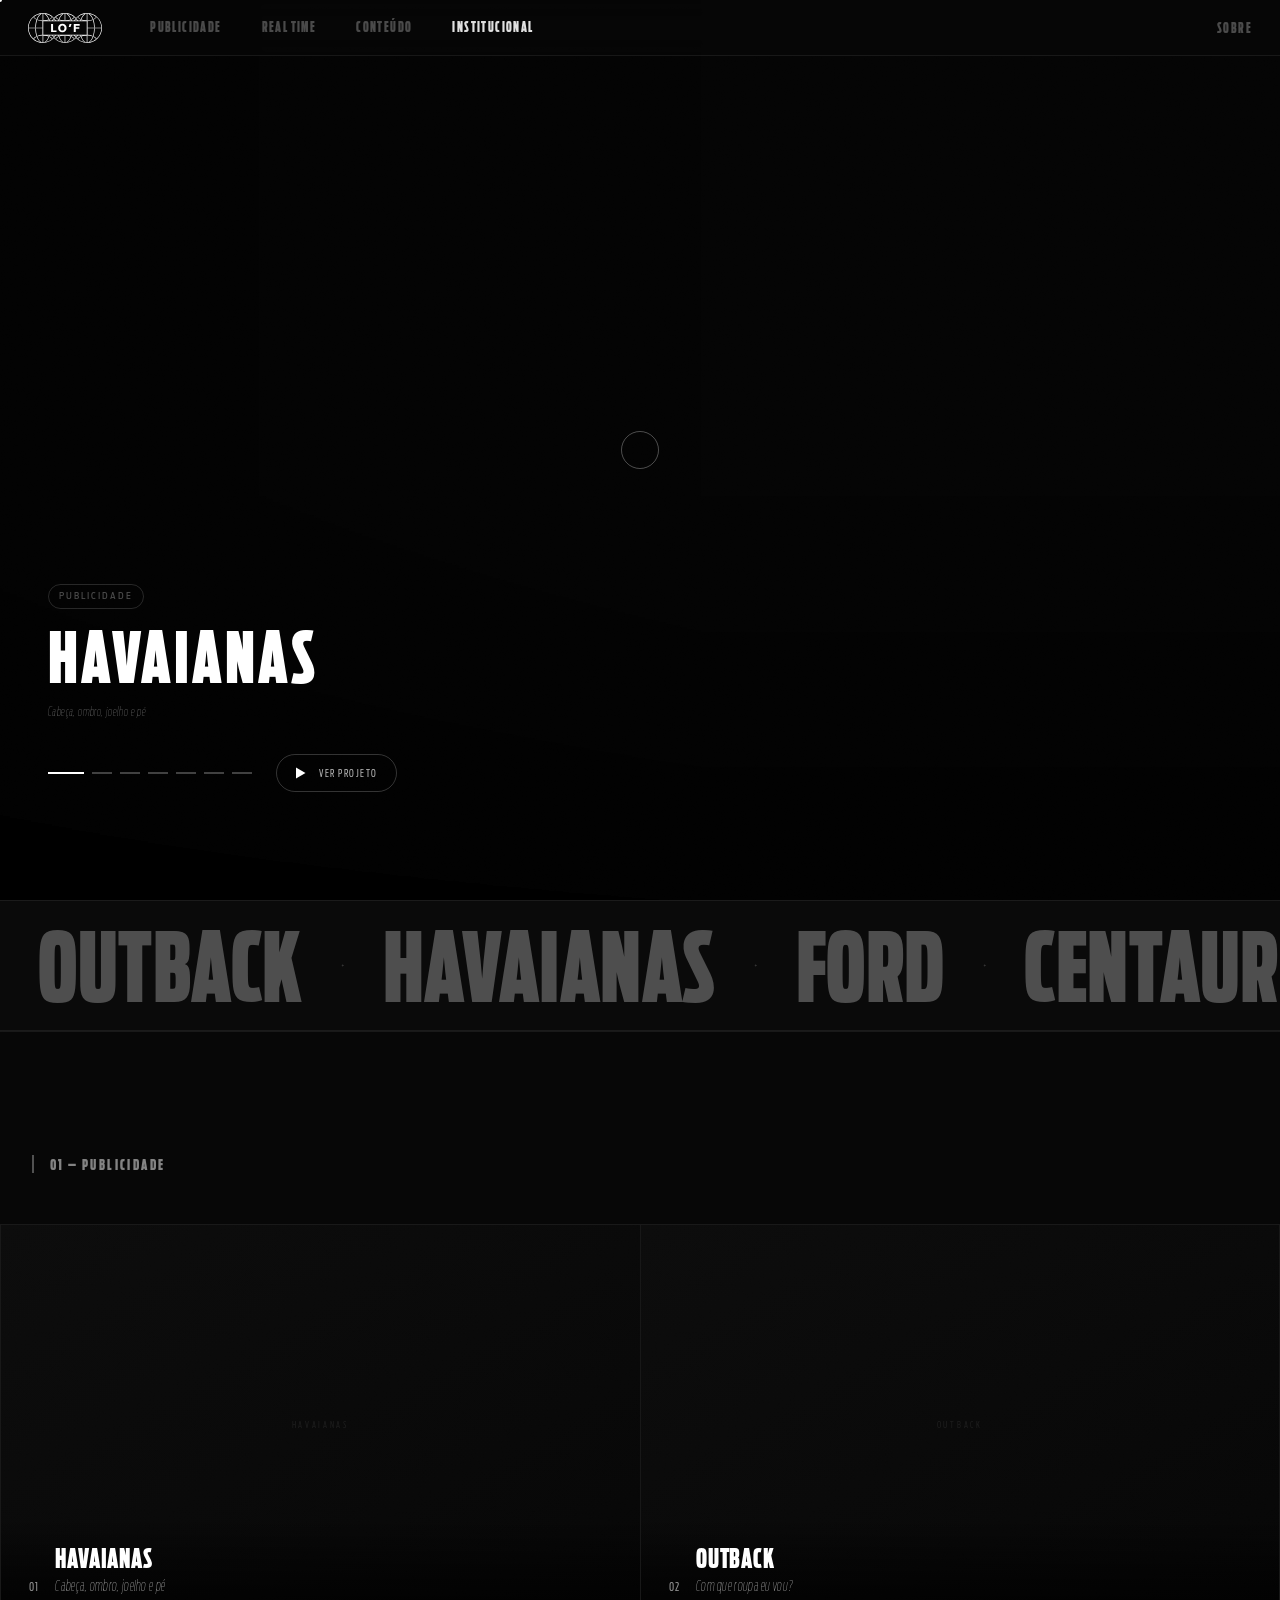
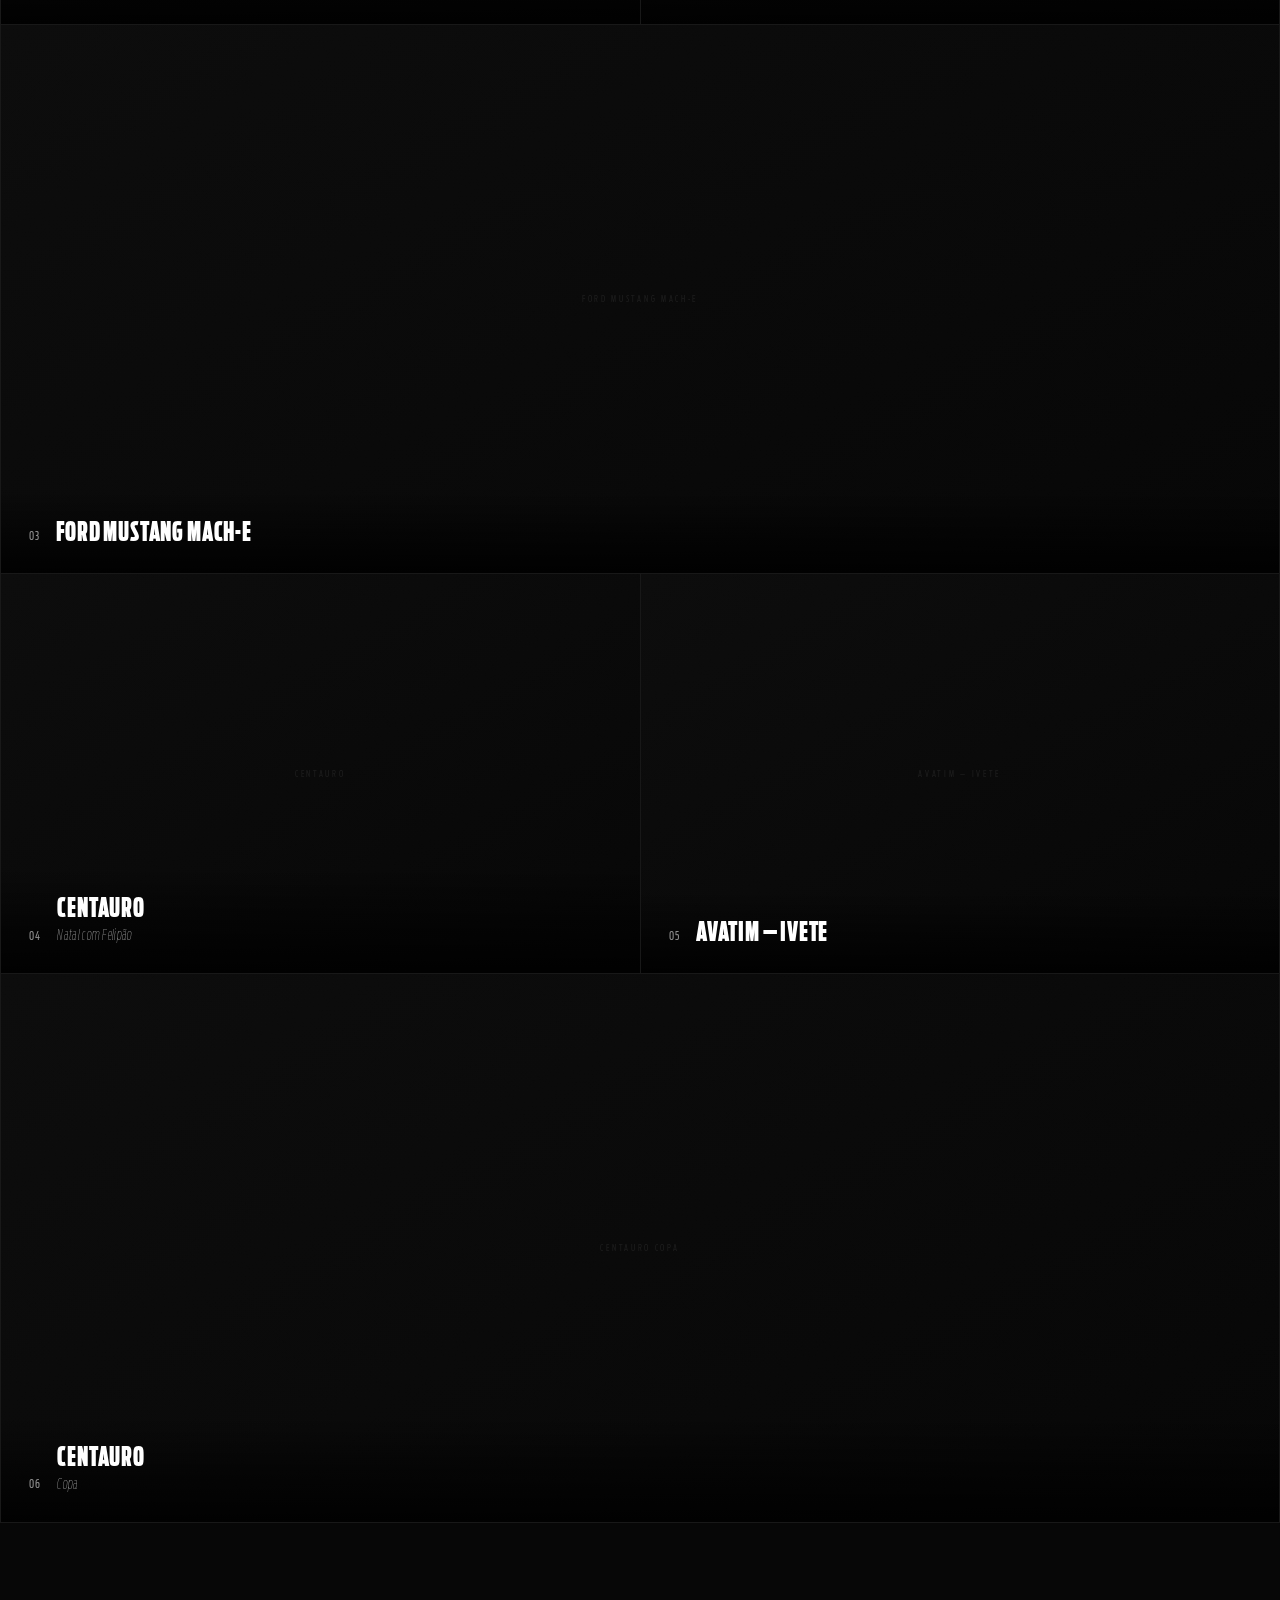
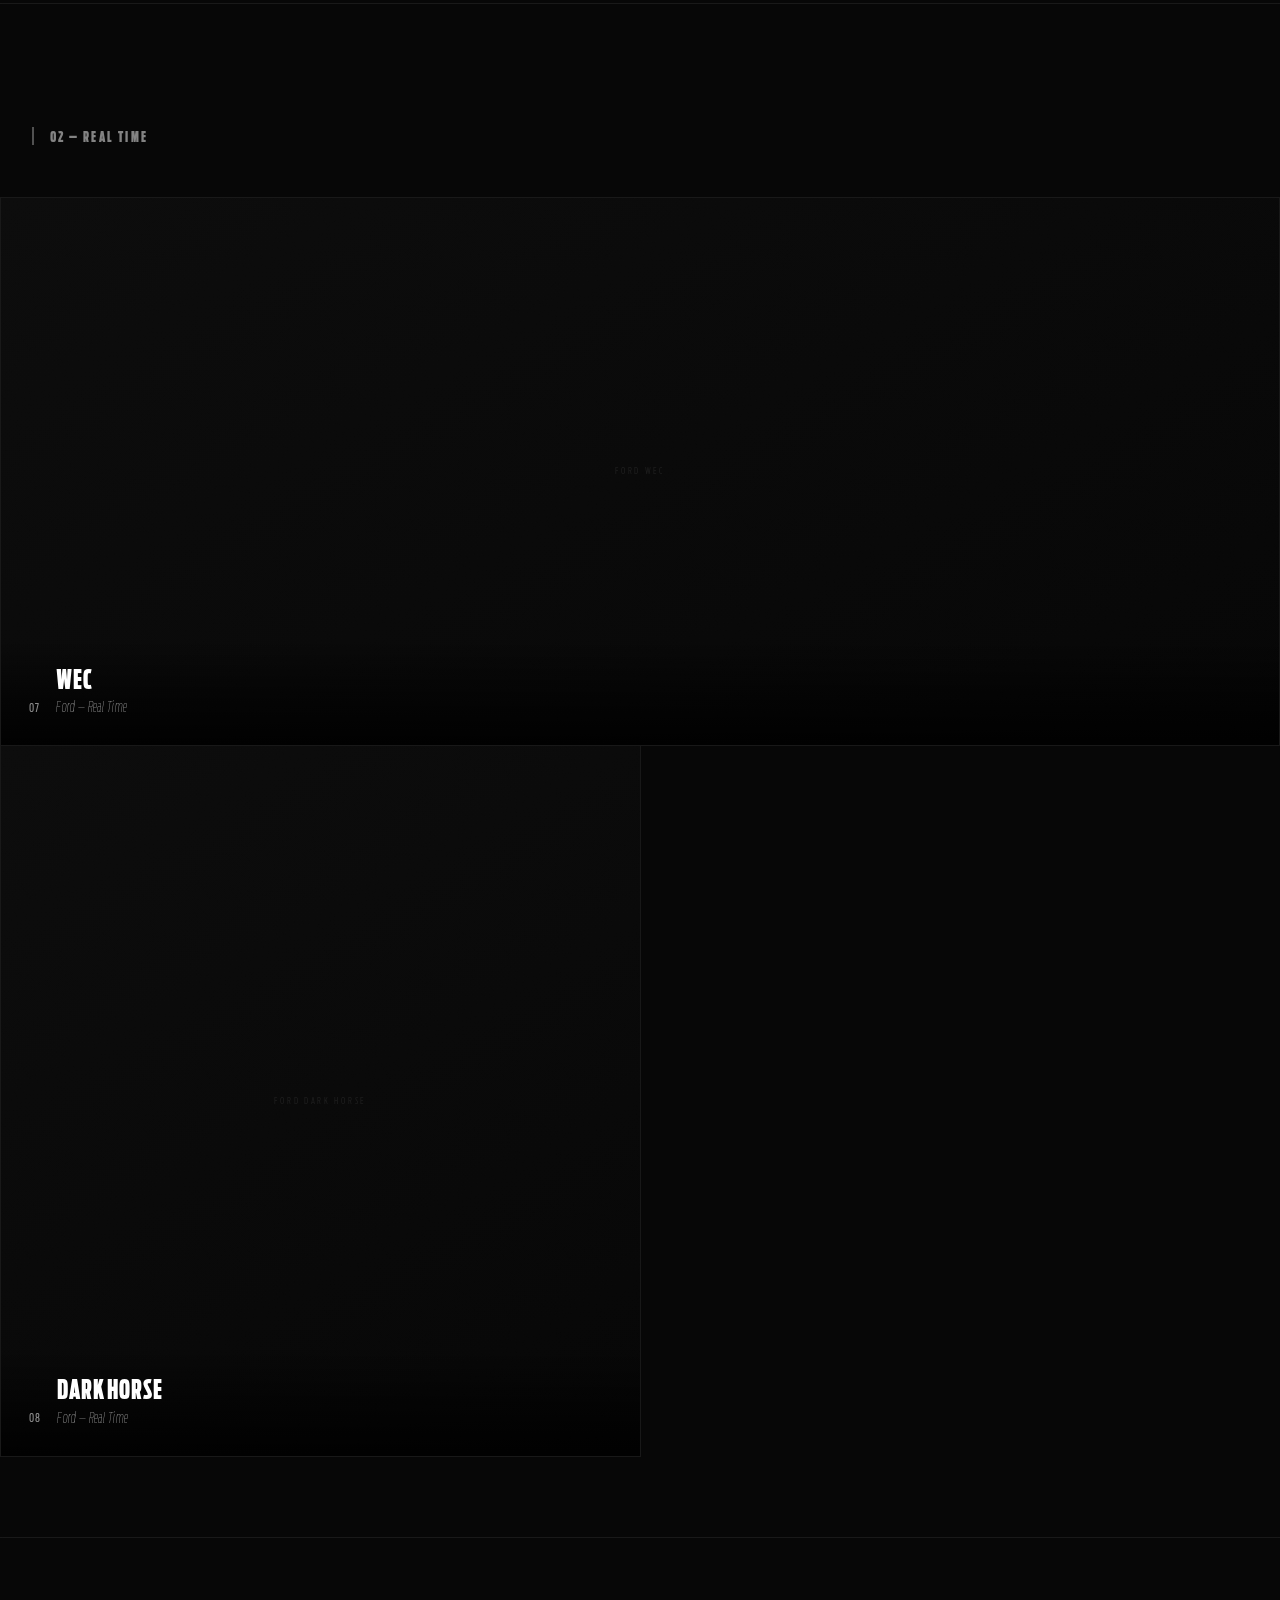
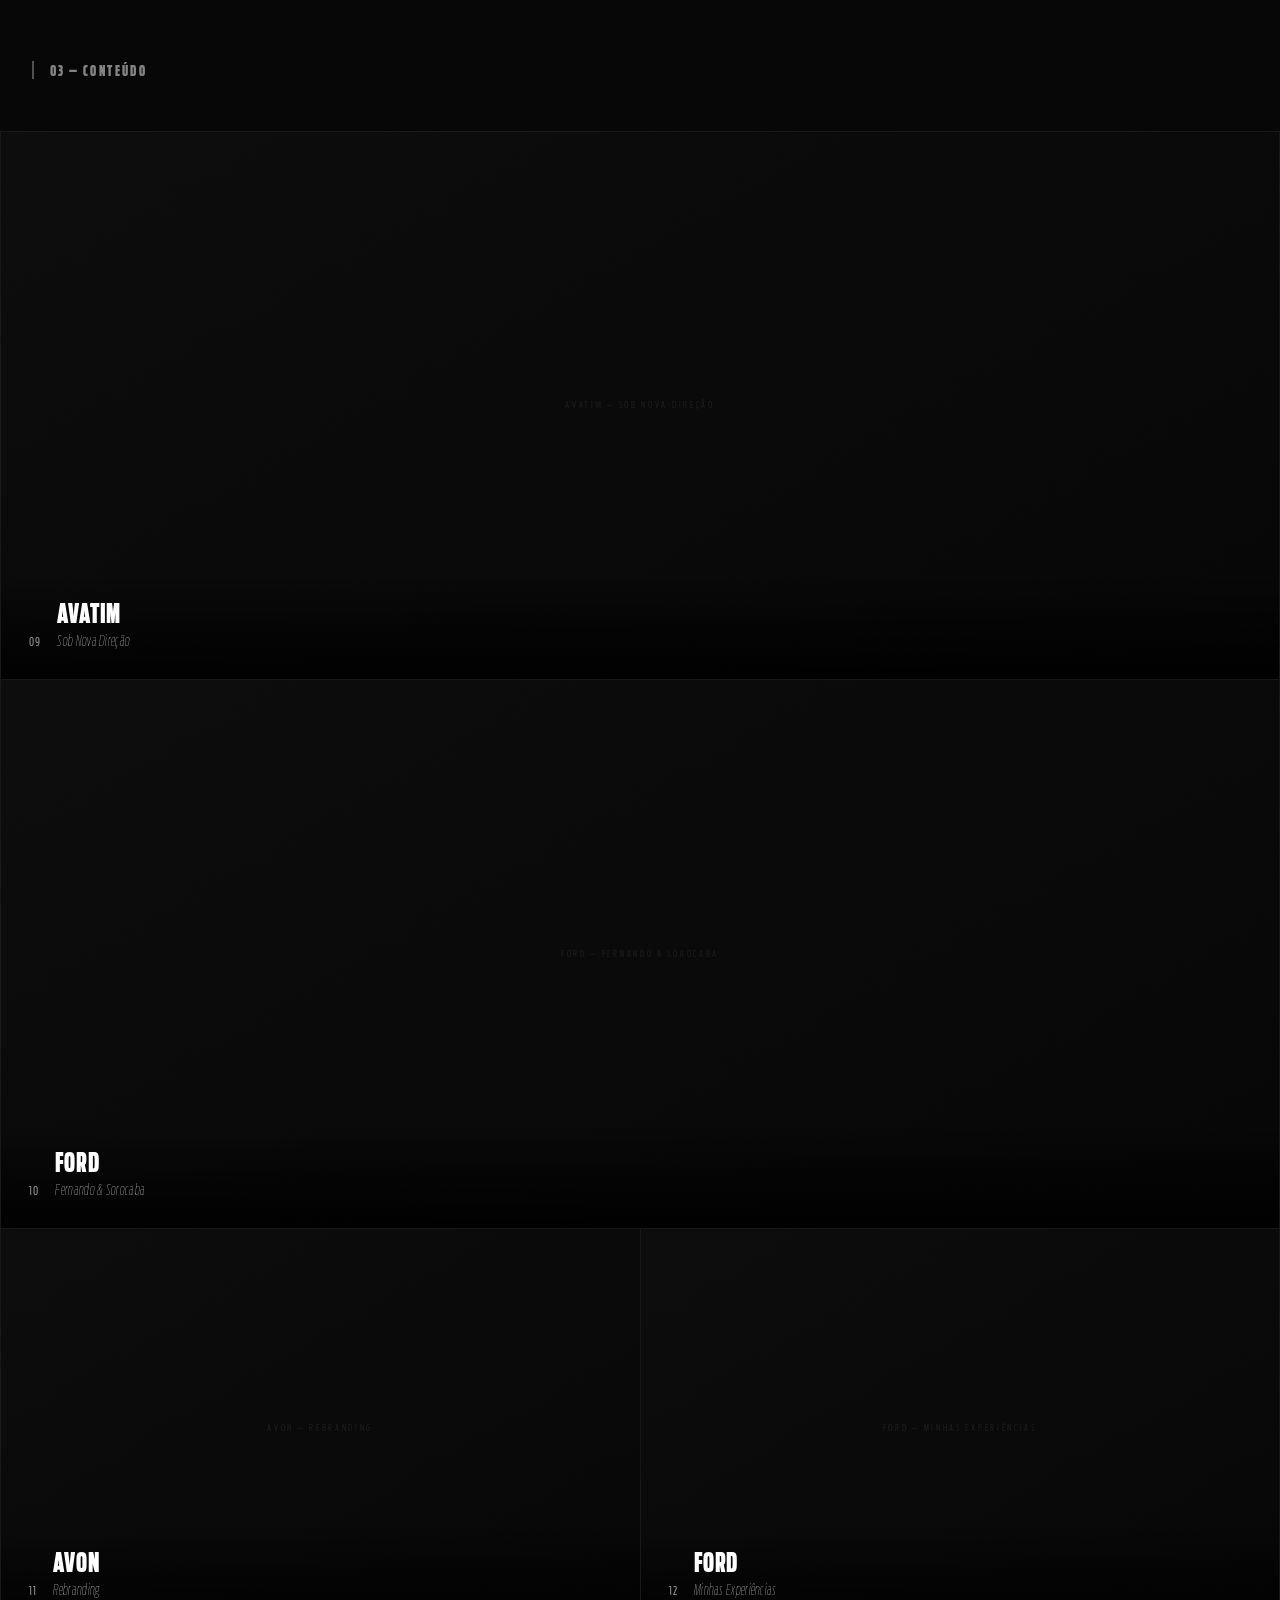
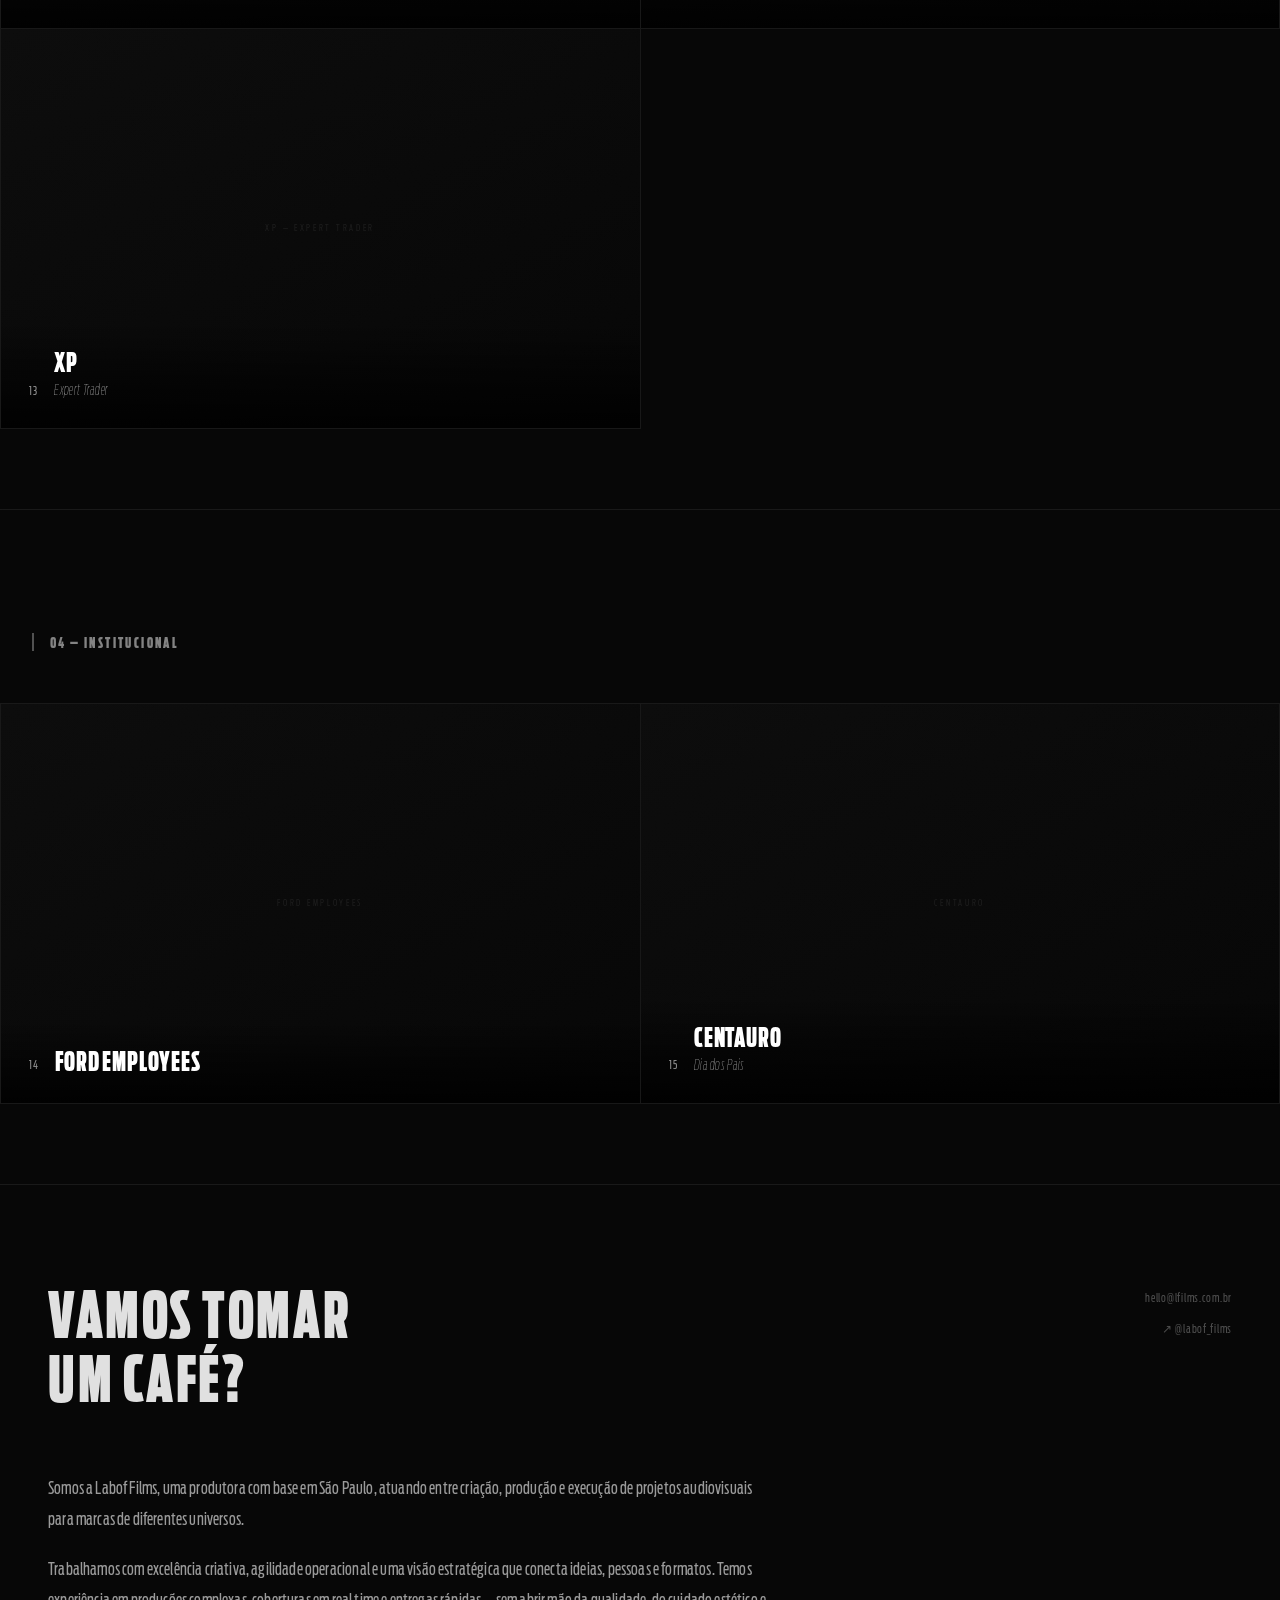
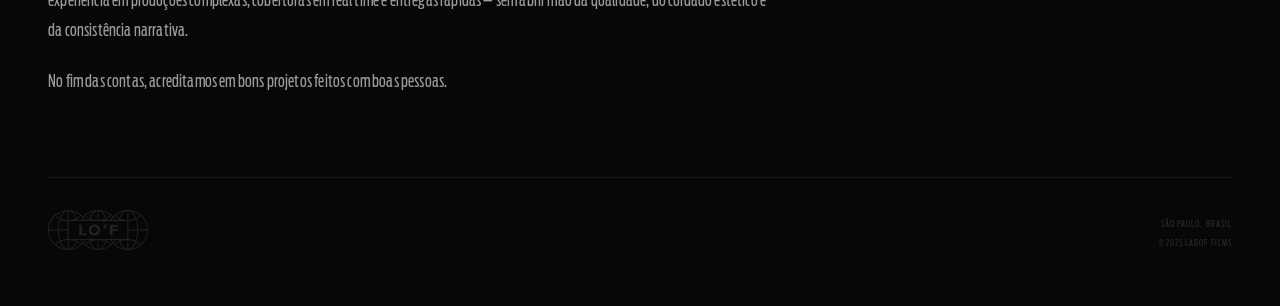
==== index.html @ b220f568 "Site Labof Films — versão inicial para publicação Portfólio estático da produtora Labof Films (São P" ====
<!DOCTYPE html>
<html lang="pt-BR">
<head>
  <meta charset="UTF-8" />
  <meta name="viewport" content="width=device-width, initial-scale=1.0" />
  <title>Labof Films</title>
  <link rel="stylesheet" href="css/style.css?v=9" />
  <!-- Fontes locais Ford Antenna -->
</head>
<body>

  <!-- Fundo desfocado fixo — imagem do projeto ativo vaza por baixo do vidro -->
  <div class="blur-bg" id="blurBg">
    <div class="blur-bg-img visible" id="blurBgA"></div>
    <div class="blur-bg-img" id="blurBgB"></div>
  </div>

  <!-- Custom cursor -->
  <div class="cursor" id="cursor"></div>
  <div class="cursor-dot" id="cursorDot"></div>

  <!-- ═══════════════════════════════════════════════
       INTRO — Logo screen (2s then fades)
  ════════════════════════════════════════════════ -->
  <div class="intro" id="intro">
    <div class="intro-logo-wrap" id="introLogoWrap">
      <img src="assets/logo/labof-logo-white.svg" alt="Labof Films" class="intro-logo" id="introLogo" />
    </div>
  </div>

  <!-- ═══════════════════════════════════════════════
       NAV — Fixed, appears after intro
  ════════════════════════════════════════════════ -->
  <nav class="nav" id="nav">
    <a href="#" class="nav-logo" id="navLogo">
      <img src="assets/logo/labof-logo-white.svg" alt="Labof Films" />
    </a>
    <div class="nav-links">
      <a href="#section-publicidade" class="nav-link">Publicidade</a>
      <a href="#section-realtime" class="nav-link">Real Time</a>
      <a href="#section-conteudo" class="nav-link">Conteúdo</a>
      <a href="#section-institucional" class="nav-link">Institucional</a>
    </div>
    <button class="nav-sobre" id="navSobre">Sobre</button>
  </nav>

  <!-- ═══════════════════════════════════════════════
       HERO — Full-screen slideshow
  ════════════════════════════════════════════════ -->
  <section class="hero" id="hero">
    <!-- Slides -->
    <div class="hero-slides" id="heroSlides">

      <div class="hero-slide active" data-id="havaianas" data-vimeo="549407968" data-title="Havaianas" data-sub="Cabeça, ombro, joelho e pé" data-tag="Publicidade">
        <div class="slide-bg">
          <iframe src="https://player.vimeo.com/video/549407968?background=1&autoplay=1&loop=1&muted=1&quality=auto&dnt=1" frameborder="0" allow="autoplay; fullscreen" allowfullscreen tabindex="-1" aria-hidden="true"></iframe>
        </div>
      </div>

      <div class="hero-slide" data-id="outback" data-vimeo="1202701373" data-title="Outback" data-sub="Com que roupa eu vou?" data-tag="Publicidade">
        <div class="slide-bg">
          <iframe src="https://player.vimeo.com/video/1202701373?background=1&autoplay=1&loop=1&muted=1&quality=auto&dnt=1" frameborder="0" allow="autoplay; fullscreen" allowfullscreen tabindex="-1" aria-hidden="true"></iframe>
        </div>
      </div>

      <div class="hero-slide" data-id="ford-mustang" data-vimeo="896895463" data-title="Ford Mustang Mach-E" data-sub="" data-tag="Publicidade">
        <div class="slide-bg">
          <iframe src="https://player.vimeo.com/video/896895463?background=1&autoplay=1&loop=1&muted=1&quality=auto&dnt=1" frameborder="0" allow="autoplay; fullscreen" allowfullscreen tabindex="-1" aria-hidden="true"></iframe>
        </div>
      </div>

      <div class="hero-slide" data-id="ford-wec" data-vimeo="1103595061" data-title="WEC" data-sub="Ford — Real Time" data-tag="Real Time">
        <div class="slide-bg">
          <iframe src="https://player.vimeo.com/video/1103595061?background=1&autoplay=1&loop=1&muted=1&quality=auto&dnt=1" frameborder="0" allow="autoplay; fullscreen" allowfullscreen tabindex="-1" aria-hidden="true"></iframe>
        </div>
      </div>

      <div class="hero-slide" data-id="avatim-snd" data-vimeo="1034055050" data-title="Avatim" data-sub="Sob Nova Direção" data-tag="Conteúdo">
        <div class="slide-bg">
          <iframe src="https://player.vimeo.com/video/1034055050?background=1&autoplay=1&loop=1&muted=1&quality=auto&dnt=1" frameborder="0" allow="autoplay; fullscreen" allowfullscreen tabindex="-1" aria-hidden="true"></iframe>
        </div>
      </div>

      <div class="hero-slide" data-id="ford-employees" data-vimeo="1056047226" data-title="Ford Employees" data-sub="" data-tag="Institucional">
        <div class="slide-bg">
          <iframe src="https://player.vimeo.com/video/1056047226?background=1&autoplay=1&loop=1&muted=1&quality=auto&dnt=1" frameborder="0" allow="autoplay; fullscreen" allowfullscreen tabindex="-1" aria-hidden="true"></iframe>
        </div>
      </div>

      <div class="hero-slide" data-id="centauro-pais" data-vimeo="1104136580" data-title="Centauro" data-sub="Dia dos Pais" data-tag="Institucional">
        <div class="slide-bg">
          <iframe src="https://player.vimeo.com/video/1104136580?background=1&autoplay=1&loop=1&muted=1&quality=auto&dnt=1" frameborder="0" allow="autoplay; fullscreen" allowfullscreen tabindex="-1" aria-hidden="true"></iframe>
        </div>
      </div>

    </div>

    <!-- Hero UI overlay -->
    <div class="hero-ui">
      <div class="hero-info">
        <span class="hero-tag" id="heroTag">Publicidade</span>
        <h2 class="hero-title" id="heroTitle">Havaianas</h2>
        <p class="hero-sub" id="heroSub">Cabeça, ombro, joelho e pé</p>
      </div>
      <div class="hero-controls">
        <div class="hero-dots" id="heroDots"></div>
        <button class="hero-play-btn" id="heroPlayBtn">
          <svg width="18" height="18" viewBox="0 0 18 18" fill="none">
            <path d="M5 3.5L14.5 9L5 14.5V3.5Z" fill="white"/>
          </svg>
          <span>Ver projeto</span>
        </button>
      </div>
    </div>

  </section>

  <!-- ═══════════════════════════════════════════════
       TICKER — clientes rolando
  ════════════════════════════════════════════════ -->
  <div class="clients-ticker" aria-hidden="true">
    <div class="ticker-track">
      <span>Outback</span><span class="ticker-sep">✦</span>
      <span>Havaianas</span><span class="ticker-sep">✦</span>
      <span>Ford</span><span class="ticker-sep">✦</span>
      <span>Centauro</span><span class="ticker-sep">✦</span>
      <span>WEC</span><span class="ticker-sep">✦</span>
      <span>Dark Horse</span><span class="ticker-sep">✦</span>
      <span>Avatim</span><span class="ticker-sep">✦</span>
      <!-- duplicado para loop infinito suave -->
      <span>Outback</span><span class="ticker-sep">✦</span>
      <span>Havaianas</span><span class="ticker-sep">✦</span>
      <span>Ford</span><span class="ticker-sep">✦</span>
      <span>Centauro</span><span class="ticker-sep">✦</span>
      <span>WEC</span><span class="ticker-sep">✦</span>
      <span>Dark Horse</span><span class="ticker-sep">✦</span>
      <span>Avatim</span><span class="ticker-sep">✦</span>
    </div>
  </div>

  <!-- ═══════════════════════════════════════════════
       SECTIONS — by category
  ════════════════════════════════════════════════ -->
  <main class="main" id="main">

    <!-- ── PUBLICIDADE ── -->
    <section class="category-section" id="section-publicidade" data-cat="Publicidade">
      <div class="section-label">
        <span class="section-tag">01 — Publicidade</span>
      </div>
      <div class="projects-grid">

        <article class="project" data-id="havaianas" data-vimeo="549407968" data-title="Havaianas" data-sub="Cabeça, ombro, joelho e pé">
          <div class="project-thumb">
            <div class="thumb-inner">
              <div class="thumb-placeholder">HAVAIANAS</div>
            </div>
            <div class="thumb-overlay"></div>
          </div>
          <div class="project-info">
            <span class="project-idx">01</span>
            <div class="project-text">
              <strong>Havaianas</strong>
              <em>Cabeça, ombro, joelho e pé</em>
            </div>
          </div>
        </article>

        <article class="project" data-id="outback" data-vimeo="1202701373" data-title="Outback" data-sub="Com que roupa eu vou?">
          <div class="project-thumb">
            <div class="thumb-inner">
              <div class="thumb-placeholder">OUTBACK</div>
            </div>
            <div class="thumb-overlay"></div>
          </div>
          <div class="project-info">
            <span class="project-idx">02</span>
            <div class="project-text">
              <strong>Outback</strong>
              <em>Com que roupa eu vou?</em>
            </div>
          </div>
        </article>

        <article class="project project--wide" data-id="ford-mustang" data-vimeo="896895463" data-title="Ford Mustang Mach-E" data-sub="">
          <div class="project-thumb">
            <div class="thumb-inner">
              <div class="thumb-placeholder">FORD MUSTANG MACH-E</div>
            </div>
            <div class="thumb-overlay"></div>
          </div>
          <div class="project-info">
            <span class="project-idx">03</span>
            <div class="project-text">
              <strong>Ford Mustang Mach-E</strong>
              <em></em>
            </div>
          </div>
        </article>

        <article class="project" data-id="centauro-natal" data-vimeo="1168498394" data-title="Centauro" data-sub="Natal com Felipão">
          <div class="project-thumb">
            <div class="thumb-inner">
              <div class="thumb-placeholder">CENTAURO</div>
            </div>
            <div class="thumb-overlay"></div>
          </div>
          <div class="project-info">
            <span class="project-idx">04</span>
            <div class="project-text">
              <strong>Centauro</strong>
              <em>Natal com Felipão</em>
            </div>
          </div>
        </article>

        <article class="project" data-id="avatim-ivete" data-vimeo="1202701374" data-title="Avatim — Ivete" data-sub="">
          <div class="project-thumb">
            <div class="thumb-inner">
              <div class="thumb-placeholder">AVATIM — IVETE</div>
            </div>
            <div class="thumb-overlay"></div>
          </div>
          <div class="project-info">
            <span class="project-idx">05</span>
            <div class="project-text">
              <strong>Avatim — Ivete</strong>
              <em></em>
            </div>
          </div>
        </article>

        <article class="project project--wide" data-id="centauro-copa" data-vimeo="1202701375" data-title="Centauro" data-sub="Copa">
          <div class="project-thumb">
            <div class="thumb-inner">
              <div class="thumb-placeholder">CENTAURO COPA</div>
            </div>
            <div class="thumb-overlay"></div>
          </div>
          <div class="project-info">
            <span class="project-idx">06</span>
            <div class="project-text">
              <strong>Centauro</strong>
              <em>Copa</em>
            </div>
          </div>
        </article>

      </div>
    </section>

    <!-- ── REAL TIME ── -->
    <section class="category-section" id="section-realtime" data-cat="Real Time">
      <div class="section-label">
        <span class="section-tag">02 — Real Time</span>
      </div>
      <div class="projects-grid">

        <article class="project project--wide" data-id="ford-wec" data-vimeo="1103595061" data-title="WEC" data-sub="Ford — Real Time">
          <div class="project-thumb">
            <div class="thumb-inner">
              <div class="thumb-placeholder">FORD WEC</div>
            </div>
            <div class="thumb-overlay"></div>
          </div>
          <div class="project-info">
            <span class="project-idx">06</span>
            <div class="project-text">
              <strong>WEC</strong>
              <em>Ford — Real Time</em>
            </div>
          </div>
        </article>

        <article class="project project--tall" data-id="ford-darkhorse" data-vimeo="1202701389" data-title="Dark Horse" data-sub="Ford — Real Time">
          <div class="project-thumb">
            <div class="thumb-inner">
              <div class="thumb-placeholder">FORD DARK HORSE</div>
            </div>
            <div class="thumb-overlay"></div>
          </div>
          <div class="project-info">
            <span class="project-idx">07</span>
            <div class="project-text">
              <strong>Dark Horse</strong>
              <em>Ford — Real Time</em>
            </div>
          </div>
        </article>

      </div>
    </section>

    <!-- ── CONTEÚDO ── -->
    <section class="category-section" id="section-conteudo" data-cat="Conteúdo">
      <div class="section-label">
        <span class="section-tag">03 — Conteúdo</span>
      </div>
      <div class="projects-grid">

        <article class="project project--wide" data-id="avatim-snd" data-vimeo="1034055050" data-title="Avatim" data-sub="Sob Nova Direção">
          <div class="project-thumb">
            <div class="thumb-inner">
              <div class="thumb-placeholder">AVATIM — SOB NOVA DIREÇÃO</div>
            </div>
            <div class="thumb-overlay"></div>
          </div>
          <div class="project-info">
            <span class="project-idx">08</span>
            <div class="project-text">
              <strong>Avatim</strong>
              <em>Sob Nova Direção</em>
            </div>
          </div>
        </article>

        <article class="project project--wide" data-id="ford-fernando-sorocaba" data-vimeo="1194520209" data-title="Ford" data-sub="Fernando & Sorocaba">
          <div class="project-thumb">
            <div class="thumb-inner">
              <div class="thumb-placeholder">FORD — FERNANDO &amp; SOROCABA</div>
            </div>
            <div class="thumb-overlay"></div>
          </div>
          <div class="project-info">
            <span class="project-idx">09</span>
            <div class="project-text">
              <strong>Ford</strong>
              <em>Fernando &amp; Sorocaba</em>
            </div>
          </div>
        </article>

        <article class="project" data-id="avon-rebranding" data-vimeo="PLACEHOLDER_AVON" data-title="Avon" data-sub="Rebranding">
          <div class="project-thumb">
            <div class="thumb-inner">
              <div class="thumb-placeholder">AVON — REBRANDING</div>
            </div>
            <div class="thumb-overlay"></div>
          </div>
          <div class="project-info">
            <span class="project-idx">10</span>
            <div class="project-text">
              <strong>Avon</strong>
              <em>Rebranding</em>
            </div>
          </div>
        </article>

        <article class="project" data-id="ford-minhas-experiencias" data-vimeo="1202701583" data-title="Ford" data-sub="Minhas Experiências">
          <div class="project-thumb">
            <div class="thumb-inner">
              <div class="thumb-placeholder">FORD — MINHAS EXPERIÊNCIAS</div>
            </div>
            <div class="thumb-overlay"></div>
          </div>
          <div class="project-info">
            <span class="project-idx">11</span>
            <div class="project-text">
              <strong>Ford</strong>
              <em>Minhas Experiências</em>
            </div>
          </div>
        </article>

        <article class="project" data-id="xp-expert-trader" data-vimeo="1202701372" data-title="XP" data-sub="Expert Trader">
          <div class="project-thumb">
            <div class="thumb-inner">
              <div class="thumb-placeholder">XP — EXPERT TRADER</div>
            </div>
            <div class="thumb-overlay"></div>
          </div>
          <div class="project-info">
            <span class="project-idx">12</span>
            <div class="project-text">
              <strong>XP</strong>
              <em>Expert Trader</em>
            </div>
          </div>
        </article>

      </div>
    </section>

    <!-- ── INSTITUCIONAL ── -->
    <section class="category-section" id="section-institucional" data-cat="Institucional">
      <div class="section-label">
        <span class="section-tag">04 — Institucional</span>
      </div>
      <div class="projects-grid">

        <article class="project" data-id="ford-employees" data-vimeo="1056047226" data-title="Ford Employees" data-sub="">
          <div class="project-thumb">
            <div class="thumb-inner">
              <div class="thumb-placeholder">FORD EMPLOYEES</div>
            </div>
            <div class="thumb-overlay"></div>
          </div>
          <div class="project-info">
            <span class="project-idx">10</span>
            <div class="project-text">
              <strong>Ford Employees</strong>
              <em></em>
            </div>
          </div>
        </article>

        <article class="project" data-id="centauro-pais" data-vimeo="1104136580" data-title="Centauro" data-sub="Dia dos Pais">
          <div class="project-thumb">
            <div class="thumb-inner">
              <div class="thumb-placeholder">CENTAURO</div>
            </div>
            <div class="thumb-overlay"></div>
          </div>
          <div class="project-info">
            <span class="project-idx">11</span>
            <div class="project-text">
              <strong>Centauro</strong>
              <em>Dia dos Pais</em>
            </div>
          </div>
        </article>

      </div>
    </section>

    <!-- ── FOOTER ── -->
    <footer class="footer">
      <div class="footer-top">
        <p class="footer-headline">Vamos tomar<br>um café?</p>
        <div class="footer-contacts">
          <a href="mailto:hello@lfilms.com.br" class="footer-contact-link">hello@lfilms.com.br</a>
          <a href="https://www.instagram.com/labof_films/" target="_blank" rel="noopener" class="footer-contact-link">↗ @labof_films</a>
        </div>
      </div>
      <div class="footer-body">
        <p>Somos a Labof Films, uma produtora com base em São Paulo, atuando entre criação, produção e execução de projetos audiovisuais para marcas de diferentes universos.</p>
        <p>Trabalhamos com excelência criativa, agilidade operacional e uma visão estratégica que conecta ideias, pessoas e formatos. Temos experiência em produções complexas, coberturas em real time e entregas rápidas — sem abrir mão da qualidade, do cuidado estético e da consistência narrativa.</p>
        <p>No fim das contas, acreditamos em bons projetos feitos com boas pessoas.</p>
      </div>
      <div class="footer-bottom">
        <img src="assets/logo/labof-logo-white.svg" alt="Labof Films" class="footer-logo" />
        <div class="footer-meta">
          <span>São Paulo, Brasil</span>
          <span>© 2025 Labof Films</span>
        </div>
      </div>
    </footer>

  </main>

  <!-- ═══════════════════════════════════════════════
       SOBRE overlay
  ════════════════════════════════════════════════ -->
  <div class="sobre-overlay" id="sobreOverlay">
    <button class="sobre-close" id="sobreClose">
      <svg width="16" height="16" viewBox="0 0 16 16" fill="none">
        <path d="M2 2L14 14M14 2L2 14" stroke="currentColor" stroke-width="1"/>
      </svg>
    </button>
    <div class="sobre-content">
      <div class="sobre-col sobre-col--logo">
        <img src="assets/logo/labof-logo-white.svg" alt="Labof Films" />
      </div>
      <div class="sobre-col sobre-col--text">
        <p>Acreditamos no audiovisual como um território de experimentação. Um espaço onde ideias ganham forma, linguagem e impacto. Um lugar onde criação, técnica e estratégia se encontram para transformar conceitos em narrativas relevantes, bem executadas e vivas no tempo em que acontecem.</p>
        <p>Trabalhamos com uma abordagem aberta e colaborativa de produção. Olhamos além do óbvio, conectando talentos, equipes e soluções que fazem sentido para cada desafio, seja ele criativo, técnico ou operacional.</p>
        <p>Valorizamos quem se arrisca, quem testa novos caminhos, quem entende que inovação também está na forma de produzir. Especialmente em projetos que exigem precisão, velocidade e entregas em tempo real — como no universo automotivo, onde acumulamos sólida experiência.</p>
        <p>Não por discurso, mas porque isso eleva o trabalho. E porque o impacto de um bom filme vai além da tela — ele reverbera na marca, no público e no mundo ao redor.</p>
        <div class="sobre-links">
          <a href="https://www.instagram.com/labof_films/" target="_blank" rel="noopener">↗ Instagram</a>
          <a href="mailto:hello@lfilms.com.br">hello@lfilms.com.br</a>
        </div>
      </div>
    </div>
  </div>

  <!-- ═══════════════════════════════════════════════
       VIDEO MODAL
  ════════════════════════════════════════════════ -->
  <div class="modal" id="modal">
    <div class="modal-backdrop" id="modalBackdrop"></div>
    <button class="modal-close" id="modalClose">
      <svg width="16" height="16" viewBox="0 0 16 16" fill="none">
        <path d="M2 2L14 14M14 2L2 14" stroke="white" stroke-width="1"/>
      </svg>
    </button>
    <div class="modal-body">
      <div class="modal-player" id="modalPlayer"></div>
      <p class="modal-label" id="modalLabel"></p>
    </div>
  </div>

  <script src="js/common.js?v=3"></script>
  <script src="js/main.js?v=11"></script>
</body>
</html>
---- css/style.css ----
/* ─── Fontes ─────────────────────────────────────────────────── */
@font-face {
  font-family: 'Antenna';
  src: url('../assets/fonts/ford-antenna-black-cmp-587eb6f0d9e46.otf') format('opentype');
  font-weight: 900;
  font-style: normal;
  font-display: swap;
}
@font-face {
  font-family: 'Antenna';
  src: url('../assets/fonts/ford-antenna-medium-cnd-587bd97171cbd.otf') format('opentype');
  font-weight: 500;
  font-style: normal;
  font-display: swap;
}
@font-face {
  font-family: 'Antenna';
  src: url('../assets/fonts/ford-antenna-regular-xcnd-589558121012a.otf') format('opentype');
  font-weight: 400;
  font-style: normal;
  font-display: swap;
}
@font-face {
  font-family: 'Antenna';
  src: url('../assets/fonts/ford-antenna-thin-italic-xcnd-58894adb8be4f.otf') format('opentype');
  font-weight: 200;
  font-style: italic;
  font-display: swap;
}

/* ─── Reset & tokens ────────────────────────────────────────── */
*, *::before, *::after { box-sizing: border-box; margin: 0; padding: 0; }

:root {
  --bg:       #080808;
  --text:     #e0e0e0;
  --muted:    rgba(255,255,255,.28);
  --border:   rgba(255,255,255,.07);
  --ease:     cubic-bezier(0.16, 1, 0.3, 1);
  --nav-h:    56px;
}

html { scroll-behavior: smooth; }

body {
  background: var(--bg);
  color: var(--text);
  font-family: 'Antenna', sans-serif;
  font-weight: 400;
  font-size: 13px;
  line-height: 1.6;
  cursor: none;
  overflow-x: hidden;
  -webkit-font-smoothing: antialiased;
  -moz-osx-font-smoothing: grayscale;
  letter-spacing: .02em;
}

a  { color: inherit; text-decoration: none; }
img { display: block; max-width: 100%; }
button { font-family: inherit; background: none; border: none; cursor: none; }

/* ─── Cursor (anel + ponto, lazy follow) ─────────────────────── */
.cursor {
  position: fixed;
  width: 38px; height: 38px;
  border: 1px solid rgba(255,255,255,.3);
  border-radius: 50%;
  pointer-events: none;
  z-index: 9000;
  transform: translate(-50%,-50%);
  transition: width .4s var(--ease), height .4s var(--ease),
              border-color .3s, opacity .2s;
  mix-blend-mode: difference;
}
.cursor-dot {
  position: fixed;
  width: 4px; height: 4px;
  background: #fff;
  border-radius: 50%;
  pointer-events: none;
  z-index: 9001;
  transform: translate(-50%,-50%);
  mix-blend-mode: difference;
}
body.c-expand .cursor { width: 64px; height: 64px; border-color: rgba(255,255,255,.15); }
body.c-hidden .cursor, body.c-hidden .cursor-dot { opacity: 0; }

/* ─── Ticker de clientes ─────────────────────────────────────── */
.clients-ticker {
  position: relative;
  width: 100%;
  overflow: hidden;
  background: #0a0a0a;
  border-top: 1px solid var(--border);
  border-bottom: 1px solid var(--border);
  padding: 0;
  z-index: 10;
}

.ticker-track {
  display: flex;
  align-items: center;
  white-space: nowrap;
  animation: tickerScroll 32s linear infinite;
  will-change: transform;
}

.ticker-track span {
  font-size: clamp(42px, 7.5vw, 96px);
  font-weight: 900;
  line-height: .82;
  letter-spacing: .005em;
  text-transform: uppercase;
  color: var(--muted);
  padding: .26em .4em;             /* texto preenche a barra; padding define a altura */
  transition: color .3s;
}

.ticker-track span:hover { color: var(--text); }

.ticker-sep {
  font-size: .32em !important;     /* separador pequeno, centralizado */
  color: rgba(255,255,255,.18) !important;
  padding: 0 !important;
  letter-spacing: 0 !important;
  align-self: center;
}

@keyframes tickerScroll {
  from { transform: translateX(0); }
  to   { transform: translateX(-50%); }
}

/* ─── Intro ──────────────────────────────────────────────────── */
.intro {
  position: fixed;
  inset: 0;
  background: var(--bg);
  display: flex;
  align-items: center;
  justify-content: center;
  z-index: 8000;
  /* saída: logo expande e funde com o hero */
  transition: opacity 1.1s var(--ease), visibility 1.1s;
}
.intro.out {
  opacity: 0;
  visibility: hidden;
  pointer-events: none;
}

.intro-logo-wrap {
  width: min(340px, 55vw);
  opacity: 0;
  animation: introIn .9s var(--ease) .3s forwards;
  transform-origin: center center;
  /* na saída, o wrapper vai crescer junto com o fade do intro */
  transition: transform 1.1s var(--ease);
}
.intro.out .intro-logo-wrap {
  transform: scale(1.18);
}
@keyframes introIn {
  from { opacity: 0; transform: scale(.88) translateY(12px); }
  to   { opacity: 1; transform: scale(1)   translateY(0); }
}

/* logo 3D rotate enquanto intro mostra */
.intro-logo {
  width: 100%;
  animation: logoSpin 2s ease-in-out .3s 1 forwards;
  transform-style: preserve-3d;
}
@keyframes logoSpin {
  0%   { transform: perspective(700px) rotateY(-22deg) rotateX(10deg); filter: brightness(.7); }
  55%  { transform: perspective(700px) rotateY(8deg)  rotateX(-5deg);  filter: brightness(1.1); }
  100% { transform: perspective(700px) rotateY(0deg)  rotateX(0deg);   filter: brightness(1); }
}

/* ─── NAV ────────────────────────────────────────────────────── */
.nav {
  position: fixed;
  top: 0; left: 0; right: 0;
  height: var(--nav-h);
  display: flex;
  align-items: center;
  padding: 0 28px;
  gap: 32px;
  z-index: 500;
  background: rgba(8,8,8,.7);
  backdrop-filter: blur(14px);
  -webkit-backdrop-filter: blur(14px);
  border-bottom: 1px solid var(--border);
  opacity: 0;
  transform: translateY(-100%);
  transition: opacity .7s var(--ease), transform .7s var(--ease);
}
.nav.show { opacity: 1; transform: translateY(0); }

.nav-logo img { height: 30px; width: auto; }

.nav-links {
  display: flex;
  gap: 40px;
  flex: 1;
  padding-left: 16px;   /* alinhado à esquerda, bem espaçado */
}
.nav-link {
  font-size: 14px;
  font-weight: 900;
  letter-spacing: .1em;
  text-transform: uppercase;
  color: var(--muted);
  transition: color .2s;
}
.nav-link:hover, .nav-link.active { color: var(--text); }

.nav-sobre {
  font-size: 14px;
  font-weight: 900;
  letter-spacing: .1em;
  text-transform: uppercase;
  color: var(--muted);
  margin-left: auto;
  transition: color .2s;
  padding: 0;
}
.nav-sobre:hover { color: var(--text); }

/* ─── HERO ───────────────────────────────────────────────────── */
.hero {
  position: relative;
  width: 100%;
  height: 100svh;
  overflow: hidden;
  background: #040404;
}

/* Slides */
.hero-slides { position: absolute; inset: 0; cursor: pointer; }

.hero-slide {
  position: absolute;
  inset: 0;
  opacity: 0;
  transition: opacity 1.2s var(--ease);
}
.hero-slide.active { opacity: 1; }

/* Primeiro slide entra com o fundo crescendo levemente */
.hero-slide.active .slide-bg {
  animation: heroReveal 1.8s var(--ease) forwards;
}
@keyframes heroReveal {
  from { transform: scale(1.08); filter: brightness(.3); }
  to   { transform: scale(1);    filter: brightness(1); }
}

.slide-bg {
  position: absolute;
  inset: 0;
  overflow: hidden;
}

.slide-bg img {
  width: 100%; height: 100%;
  object-fit: cover;
  transform: scale(1.06);
  filter: brightness(.55) grayscale(.2);
  transition: transform 6s linear;
}
.hero-slide.active .slide-bg img {
  transform: scale(1);
}

/* Vimeo background iframe — cover exato como object-fit:cover */
.slide-bg iframe {
  position: absolute;
  top: 50%;
  left: 50%;
  /* 16:9 → garante que cobre 100vh e 100vw */
  width: max(100vw, 177.78vh);  /* 177.78vh = 100/9*16 */
  height: max(100vh, 56.25vw);  /* 56.25vw  = 100/16*9 */
  transform: translate(-50%, -50%);
  border: none;
  pointer-events: none;
  filter: brightness(.7) grayscale(.15);
}

/* thumbnail placeholder */
.slide-placeholder {
  background: linear-gradient(135deg, #0e0e0e 0%, #050505 100%);
}
.slide-bg.slide-placeholder {
  position: absolute;
  inset: 0;
}

/* dark vignette */
.hero::after {
  content: '';
  position: absolute;
  inset: 0;
  background:
    linear-gradient(to top,  rgba(0,0,0,.75) 0%, transparent 45%),
    linear-gradient(to right, rgba(0,0,0,.4) 0%, transparent 55%);
  pointer-events: none;
  z-index: 2;
}

/* Grain */
.hero::before {
  content: '';
  position: absolute;
  inset: 0;
  background-image: url("data:image/svg+xml,%3Csvg xmlns='http://www.w3.org/2000/svg' width='260' height='260'%3E%3Cfilter id='n'%3E%3CfeTurbulence type='fractalNoise' baseFrequency='0.8' numOctaves='4' stitchTiles='stitch'/%3E%3CfeColorMatrix type='saturate' values='0'/%3E%3C/filter%3E%3Crect width='260' height='260' filter='url(%23n)' opacity='0.06'/%3E%3C/svg%3E");
  background-size: 180px 180px;
  mix-blend-mode: overlay;
  z-index: 3;
  pointer-events: none;
  opacity: .7;
}

/* Hero UI overlay */
.hero-ui {
  position: absolute;
  inset: 0;
  z-index: 5;
  display: flex;
  flex-direction: column;
  justify-content: flex-end;
  padding: 0 48px 80px;
  /* entra após o intro sair */
  opacity: 0;
  transform: translateY(18px);
  transition: opacity .9s var(--ease) .2s, transform .9s var(--ease) .2s;
}
.hero-ui.show { opacity: 1; transform: translateY(0); }

.hero-info { margin-bottom: 32px; }

.hero-tag {
  display: inline-block;
  font-size: 9px;
  font-weight: 500;
  letter-spacing: .22em;
  text-transform: uppercase;
  color: var(--muted);
  margin-bottom: 12px;
  border: 1px solid rgba(255,255,255,.15);
  padding: 4px 10px;
  border-radius: 100px;
}

.hero-title {
  font-size: clamp(36px, 5.5vw, 76px);
  font-weight: 900;
  letter-spacing: .04em;
  line-height: 1.0;
  color: #fff;
  text-transform: uppercase;
  transition: opacity .4s, transform .4s;
}

.hero-sub {
  font-size: 13px;
  font-weight: 200;
  font-style: italic;
  color: rgba(255,255,255,.45);
  margin-top: 10px;
  letter-spacing: .03em;
  transition: opacity .4s, transform .4s;
}

/* Controls */
.hero-controls {
  display: flex;
  align-items: center;
  gap: 24px;
  margin-bottom: 28px;
}

.hero-dots {
  display: flex;
  gap: 8px;
}
.hero-dot {
  width: 20px; height: 2px;
  background: rgba(255,255,255,.25);
  border: none;
  cursor: none;
  transition: background .3s, width .3s;
  padding: 0;
}
.hero-dot.active {
  background: #fff;
  width: 36px;
}

.hero-play-btn {
  display: flex;
  align-items: center;
  gap: 10px;
  font-size: 10px;
  letter-spacing: .15em;
  text-transform: uppercase;
  color: rgba(255,255,255,.7);
  border: 1px solid rgba(255,255,255,.2);
  padding: 9px 18px 9px 14px;
  border-radius: 100px;
  transition: color .2s, border-color .2s, background .2s;
}
.hero-play-btn:hover {
  color: #fff;
  border-color: rgba(255,255,255,.5);
  background: rgba(255,255,255,.06);
}


/* ─── MAIN ───────────────────────────────────────────────────── */
.main {
  position: relative;
  background: transparent;   /* deixa o blur-bg vazar */
}

/* ─── Fundo desfocado fixo (vidro) ─────────────────────────── */
/* Camada de imagens borradas que ficam fixas enquanto o
   conteúdo rola por cima, criando o efeito de vidro fosco    */
.blur-bg {
  position: fixed;
  inset: 0;
  z-index: 0;
  pointer-events: none;
  overflow: hidden;
}
.blur-bg-img {
  position: absolute;
  inset: -10%;           /* um pouco maior pra blur não cortar nas bordas */
  width: 120%; height: 120%;
  background-size: cover;
  background-position: center;
  filter: blur(48px) brightness(.35) saturate(.6);
  opacity: 0;
  transition: opacity 1.4s ease;
}
.blur-bg-img.visible { opacity: 1; }

/* ─── CATEGORY SECTION ───────────────────────────────────────── */
.category-section {
  position: relative;
  z-index: 1;
  padding: 120px 0 80px;
  border-top: 1px solid var(--border);
  /* vidro fosco sobre o blur-bg */
  background: rgba(8,8,8,.55);
  backdrop-filter: blur(2px);
  -webkit-backdrop-filter: blur(2px);
}

.section-label {
  padding: 0 32px;
  margin-bottom: 48px;
  opacity: 0;
  transform: translateY(12px);
  transition: opacity .7s var(--ease), transform .7s var(--ease);
}
.section-label.reveal { opacity: 1; transform: translateY(0); }

.section-tag {
  font-size: 15px;
  font-weight: 900;
  letter-spacing: .16em;
  text-transform: uppercase;
  color: rgba(255,255,255,.5);
  border-left: 2px solid rgba(255,255,255,.3);
  padding-left: 16px;
}

/* Active section highlight in nav */
.section-tag.active-section { color: rgba(255,255,255,.55); }

/* ─── PROJECTS GRID ──────────────────────────────────────────── */
.projects-grid {
  display: grid;
  grid-template-columns: repeat(2, 1fr);
  border-top: 1px solid var(--border);
  border-left: 1px solid var(--border);
}

.project {
  position: relative;
  border-right: 1px solid var(--border);
  border-bottom: 1px solid var(--border);
  overflow: hidden;
  cursor: none;
  opacity: 0;
  transform: translateY(20px);
  transition:
    opacity .65s var(--ease),
    transform .65s var(--ease);
}
.project.reveal { opacity: 1; transform: translateY(0); }
.project:nth-child(2) { transition-delay: .07s; }
.project:nth-child(3) { transition-delay: .04s; }
.project:nth-child(4) { transition-delay: .11s; }

.project--wide { grid-column: 1 / -1; }

/* ── Thumbnail ── */
.project-thumb {
  position: relative;
  overflow: hidden;
  background: #060606;
}
.project:not(.project--wide):not(.project--tall) .project-thumb { aspect-ratio: 16/10; }
.project--wide .project-thumb { aspect-ratio: 21/9; }
.project--tall .project-thumb { aspect-ratio: 9/10; }

.thumb-inner {
  position: absolute;
  inset: 0;
  transition: transform .9s var(--ease);
}
.project:hover .thumb-inner { transform: scale(1.04); }

.thumb-inner img {
  width: 100%; height: 100%;
  object-fit: cover;
  filter: brightness(.7) grayscale(.15);
  transition: filter .5s;
}
.project:hover .thumb-inner img { filter: brightness(.55); }

.thumb-placeholder {
  position: absolute; inset: 0;
  display: flex; align-items: center; justify-content: center;
  font-size: 9px;
  letter-spacing: .3em;
  color: rgba(255,255,255,.08);
  background: linear-gradient(150deg, #0c0c0c, #060606);
}

/* grain on each thumb */
.project-thumb::before {
  content: '';
  position: absolute; inset: 0;
  background-image: url("data:image/svg+xml,%3Csvg xmlns='http://www.w3.org/2000/svg' width='220' height='220'%3E%3Cfilter id='n'%3E%3CfeTurbulence type='fractalNoise' baseFrequency='0.8' numOctaves='4' stitchTiles='stitch'/%3E%3CfeColorMatrix type='saturate' values='0'/%3E%3C/filter%3E%3Crect width='220' height='220' filter='url(%23n)' opacity='0.05'/%3E%3C/svg%3E");
  background-size: 180px 180px;
  mix-blend-mode: overlay;
  z-index: 2;
  pointer-events: none;
}

.thumb-overlay {
  position: absolute; inset: 0;
  background: linear-gradient(to top, rgba(0,0,0,.5) 0%, transparent 50%);
  z-index: 3;
  pointer-events: none;
  opacity: 0;
  transition: opacity .4s;
}
.project:hover .thumb-overlay { opacity: 1; }

/* play ring on hover */
.project-thumb::after {
  content: '';
  position: absolute;
  top: 50%; left: 50%;
  width: 56px; height: 56px;
  border: 1px solid rgba(255,255,255,.55);
  border-radius: 50%;
  transform: translate(-50%,-50%) scale(.75);
  opacity: 0;
  z-index: 4;
  pointer-events: none;
  transition: opacity .3s var(--ease), transform .3s var(--ease);
  background: url("data:image/svg+xml,%3Csvg xmlns='http://www.w3.org/2000/svg' viewBox='0 0 56 56'%3E%3Cpath d='M23 19L37 28L23 37V19Z' fill='white'/%3E%3C/svg%3E") center/56px no-repeat;
}
.project:hover .project-thumb::after {
  opacity: 1;
  transform: translate(-50%,-50%) scale(1);
}

/* ── Hover preview: freeze frame P&B → vídeo colorido ── */
.thumb-poster {
  position: absolute; inset: 0;
  width: 100%; height: 100%;
  object-fit: cover;
  filter: grayscale(1) brightness(.6) contrast(1.05);
  transition: filter .55s var(--ease), transform 1.2s var(--ease);
  z-index: 0;
}
.thumb-video {
  position: absolute; inset: 0;
  overflow: hidden;
  opacity: 0;
  transition: opacity .55s var(--ease);
  z-index: 1;
  pointer-events: none;
}
.thumb-video iframe {
  position: absolute;
  top: 50%; left: 50%;
  transform: translate(-50%, -50%);
  border: 0;
  aspect-ratio: 16 / 9;
  /* preenche pela altura (cards mais estreitos que 16:9 → corta nas laterais) */
  height: 100%;
  width: auto;
}
/* cards wide (21:9) são mais largos que o vídeo → preenche pela largura */
.project--wide .thumb-video iframe {
  width: 100%;
  height: auto;
}
/* hover → colore o frame e revela o vídeo */
.project:hover .thumb-poster { filter: grayscale(0) brightness(1); transform: scale(1.05); }
.project:hover .thumb-video  { opacity: 1; }
/* com poster, esconde o texto-placeholder */
.project.has-poster .thumb-placeholder { display: none; }

/* ── Project info bar ── */
/* Legenda sobre o frame */
.project-info {
  position: absolute;
  left: 0; right: 0; bottom: 0;
  z-index: 5;
  display: flex;
  align-items: flex-end;
  gap: 16px;
  padding: 26px 28px;
  background: linear-gradient(to top,
    rgba(0,0,0,.9) 0%, rgba(0,0,0,.5) 50%, transparent 100%);
  pointer-events: none;
}
.project-idx {
  font-size: 12px;
  color: rgba(255,255,255,.55);
  letter-spacing: .1em;
  font-variant-numeric: tabular-nums;
  line-height: 1.8;
}
.project-text {
  display: flex;
  flex-direction: column;
  gap: 3px;
  flex: 1;
}
.project-text strong {
  font-size: clamp(22px, 2.1vw, 30px);
  font-weight: 900;
  letter-spacing: .03em;
  text-transform: uppercase;
  color: #fff;
  line-height: 1.02;
}
.project-text em {
  font-size: 15px;
  font-style: italic;
  font-weight: 200;
  letter-spacing: .02em;
  color: rgba(255,255,255,.7);
}

/* ─── FOOTER ─────────────────────────────────────────────────── */
.footer {
  border-top: 1px solid var(--border);
  padding: 96px 48px 56px;
  position: relative;
  z-index: 1;
  background: rgba(8,8,8,.8);
  backdrop-filter: blur(16px);
  -webkit-backdrop-filter: blur(16px);
}

.footer-top {
  display: flex;
  justify-content: space-between;
  align-items: flex-start;
  margin-bottom: 64px;
}

.footer-headline {
  font-size: clamp(40px, 5vw, 80px);
  font-weight: 900;
  line-height: 1.0;
  letter-spacing: .04em;
  text-transform: uppercase;
  color: var(--text);
}

.footer-contacts {
  display: flex;
  flex-direction: column;
  align-items: flex-end;
  gap: 12px;
  padding-top: 8px;
}

.footer-contact-link {
  font-size: 12px;
  letter-spacing: .06em;
  color: var(--muted);
  transition: color .2s;
  position: relative;
}
.footer-contact-link::after {
  content: '';
  position: absolute;
  bottom: -2px; left: 0;
  width: 0; height: 1px;
  background: var(--text);
  transition: width .3s var(--ease);
}
.footer-contact-link:hover { color: var(--text); }
.footer-contact-link:hover::after { width: 100%; }

.footer-body {
  max-width: 720px;
  margin-bottom: 80px;
}
.footer-body p {
  font-size: 17px;
  font-weight: 400;
  line-height: 1.8;
  color: rgba(255,255,255,.6);
  margin-bottom: 20px;
  letter-spacing: .01em;
}

.footer-bottom {
  display: flex;
  justify-content: space-between;
  align-items: flex-end;
  padding-top: 32px;
  border-top: 1px solid var(--border);
}
.footer-logo { width: 100px; opacity: .1; }
.footer-meta {
  display: flex;
  flex-direction: column;
  align-items: flex-end;
  gap: 4px;
  font-size: 9px;
  letter-spacing: .12em;
  text-transform: uppercase;
  color: rgba(255,255,255,.15);
}

/* ─── SOBRE OVERLAY ──────────────────────────────────────────── */
.sobre-overlay {
  position: fixed; inset: 0;
  background: rgba(5,5,5,.97);
  z-index: 600;
  display: flex;
  align-items: center;
  justify-content: center;
  opacity: 0;
  pointer-events: none;
  transition: opacity .5s var(--ease);
}
.sobre-overlay.open { opacity: 1; pointer-events: all; }

.sobre-close {
  position: absolute;
  top: 28px; right: 36px;
  color: var(--muted);
  transition: color .2s, transform .3s var(--ease);
  padding: 8px;
}
.sobre-close:hover { color: var(--text); transform: rotate(90deg); }

.sobre-content {
  display: grid;
  grid-template-columns: 220px 1fr;
  gap: 80px;
  max-width: 960px;
  width: 100%;
  padding: 0 60px;
  transform: translateY(18px);
  transition: transform .6s var(--ease);
}
.sobre-overlay.open .sobre-content { transform: translateY(0); }

.sobre-col--logo img { width: 160px; opacity: .5; }

.sobre-col--text p {
  font-size: 13px;
  font-weight: 400;
  line-height: 1.9;
  color: rgba(255,255,255,.4);
  margin-bottom: 20px;
  max-width: 520px;
  letter-spacing: .01em;
}

.sobre-links {
  display: flex;
  flex-direction: column;
  gap: 10px;
  margin-top: 36px;
  padding-top: 28px;
  border-top: 1px solid var(--border);
}
.sobre-links a {
  font-size: 10px;
  letter-spacing: .12em;
  text-transform: uppercase;
  color: var(--muted);
  transition: color .2s;
}
.sobre-links a:hover { color: var(--text); }

/* ─── MODAL ──────────────────────────────────────────────────── */
.modal {
  position: fixed; inset: 0;
  z-index: 700;
  display: flex;
  align-items: center;
  justify-content: center;
  opacity: 0;
  pointer-events: none;
  transition: opacity .4s var(--ease);
}
.modal.open { opacity: 1; pointer-events: all; }

.modal-backdrop {
  position: absolute; inset: 0;
  background: rgba(0,0,0,.95);
}

.modal-close {
  position: fixed;
  top: 24px; right: 32px;
  z-index: 2;
  color: var(--muted);
  border: 1px solid var(--border);
  border-radius: 50%;
  width: 38px; height: 38px;
  display: flex; align-items: center; justify-content: center;
  transition: color .2s, border-color .2s, transform .3s var(--ease);
}
.modal-close:hover { color: #fff; border-color: rgba(255,255,255,.3); transform: rotate(90deg); }

.modal-body {
  position: relative; z-index: 1;
  width: 90vw; max-width: 1140px;
  transform: scale(.97);
  transition: transform .5s var(--ease);
}
.modal.open .modal-body { transform: scale(1); }

.modal-player {
  position: relative;
  width: 100%;
  aspect-ratio: 16/9;
  background: #000;
}
.modal-player iframe {
  position: absolute; inset: 0;
  width: 100%; height: 100%;
  border: none;
}

.modal-label {
  margin-top: 14px;
  font-size: 10px;
  letter-spacing: .12em;
  text-transform: uppercase;
  color: var(--muted);
}

/* ─── Scrollbar ──────────────────────────────────────────────── */
::-webkit-scrollbar { width: 3px; }
::-webkit-scrollbar-track { background: var(--bg); }
::-webkit-scrollbar-thumb { background: #1c1c1c; }
::selection { background: #fff; color: #000; }

/* ─── Mobile ─────────────────────────────────────────────────── */
@media (max-width: 768px) {
  body { cursor: auto; }
  .cursor, .cursor-dot { display: none; }
  .nav-links { display: none; }
  .nav { padding: 0 20px; }
  .nav-logo img { height: 24px; }
  .hero-ui { padding: 0 24px 60px; }
  .hero-title { font-size: 32px; }
  .scroll-hint { display: none; }
  .projects-grid { grid-template-columns: 1fr; }
  .project--wide { grid-column: 1; }
  .category-section { padding: 72px 0 48px; }
  .footer { padding: 72px 24px 48px; }
  .footer-top { flex-direction: column; gap: 32px; }
  .footer-contacts { align-items: flex-start; }
  .sobre-content { grid-template-columns: 1fr; gap: 32px; padding: 0 24px; }
  .sobre-col--logo { display: none; }
}
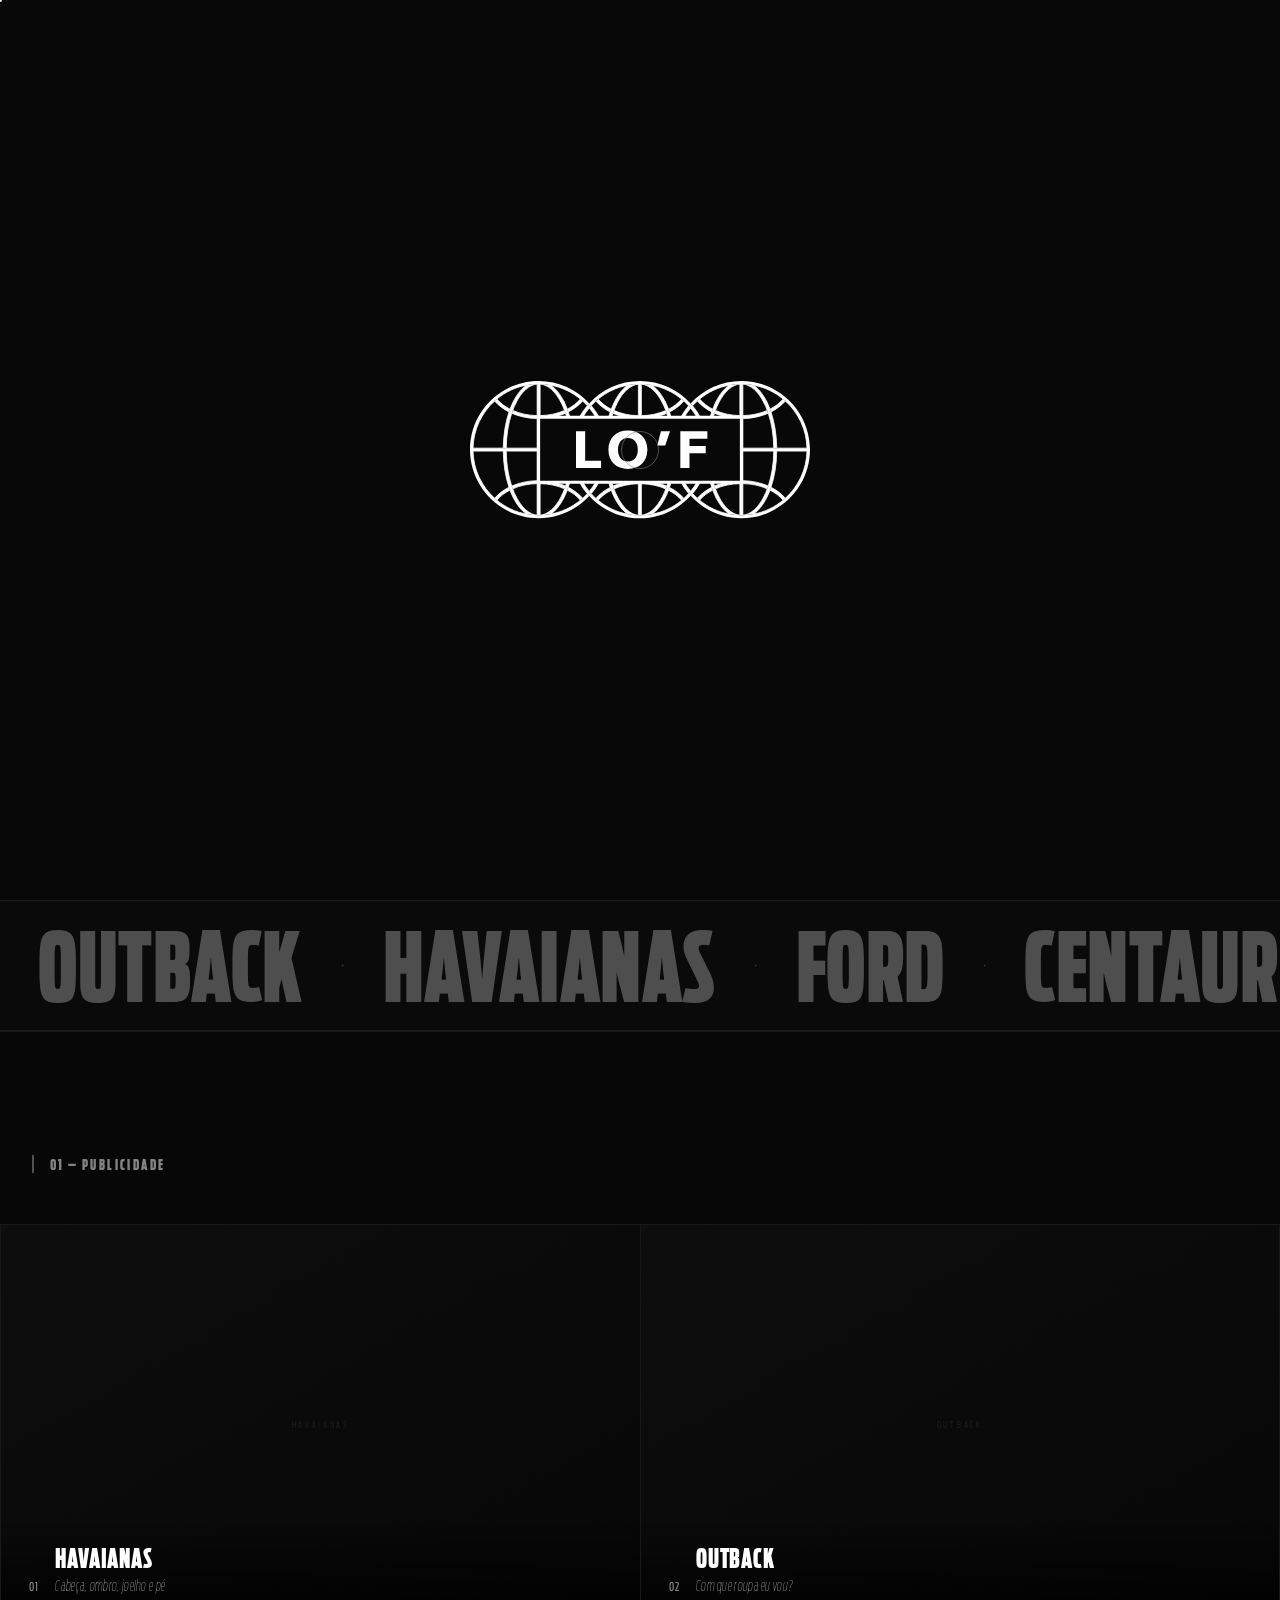
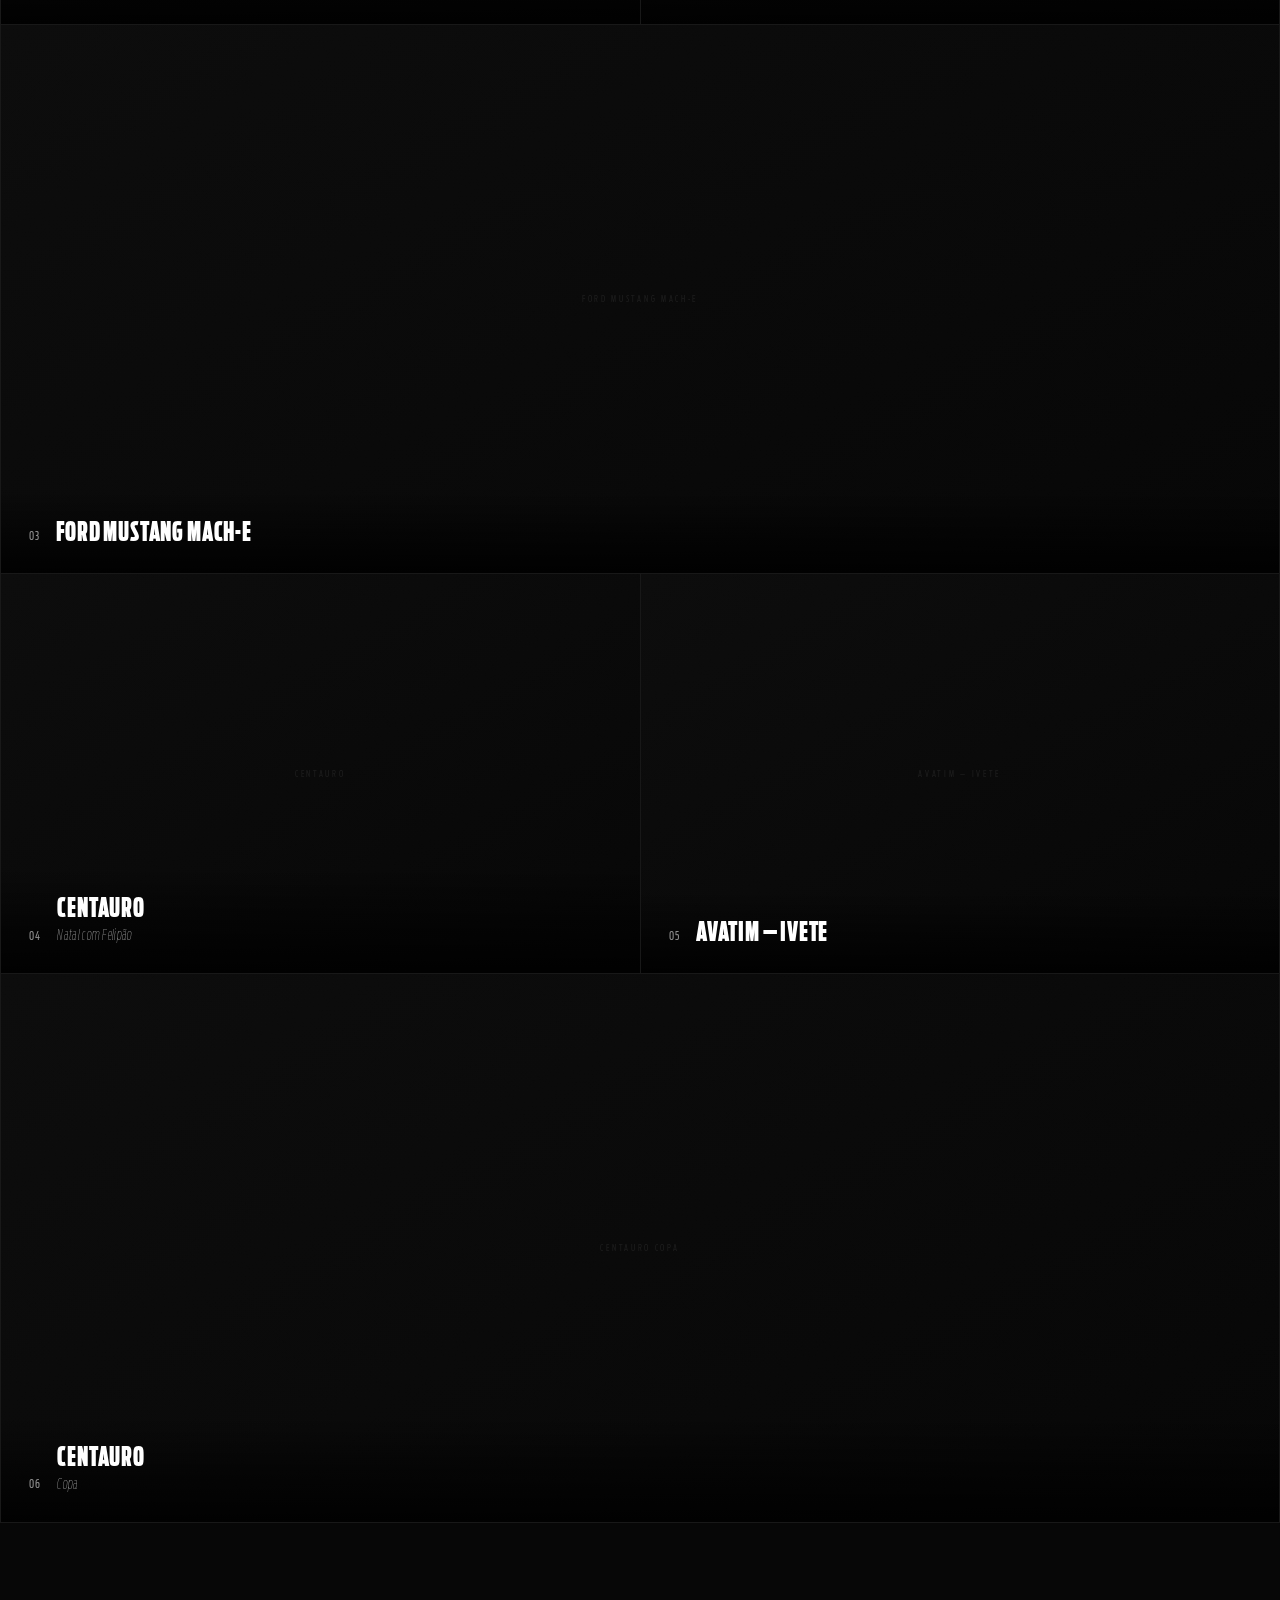
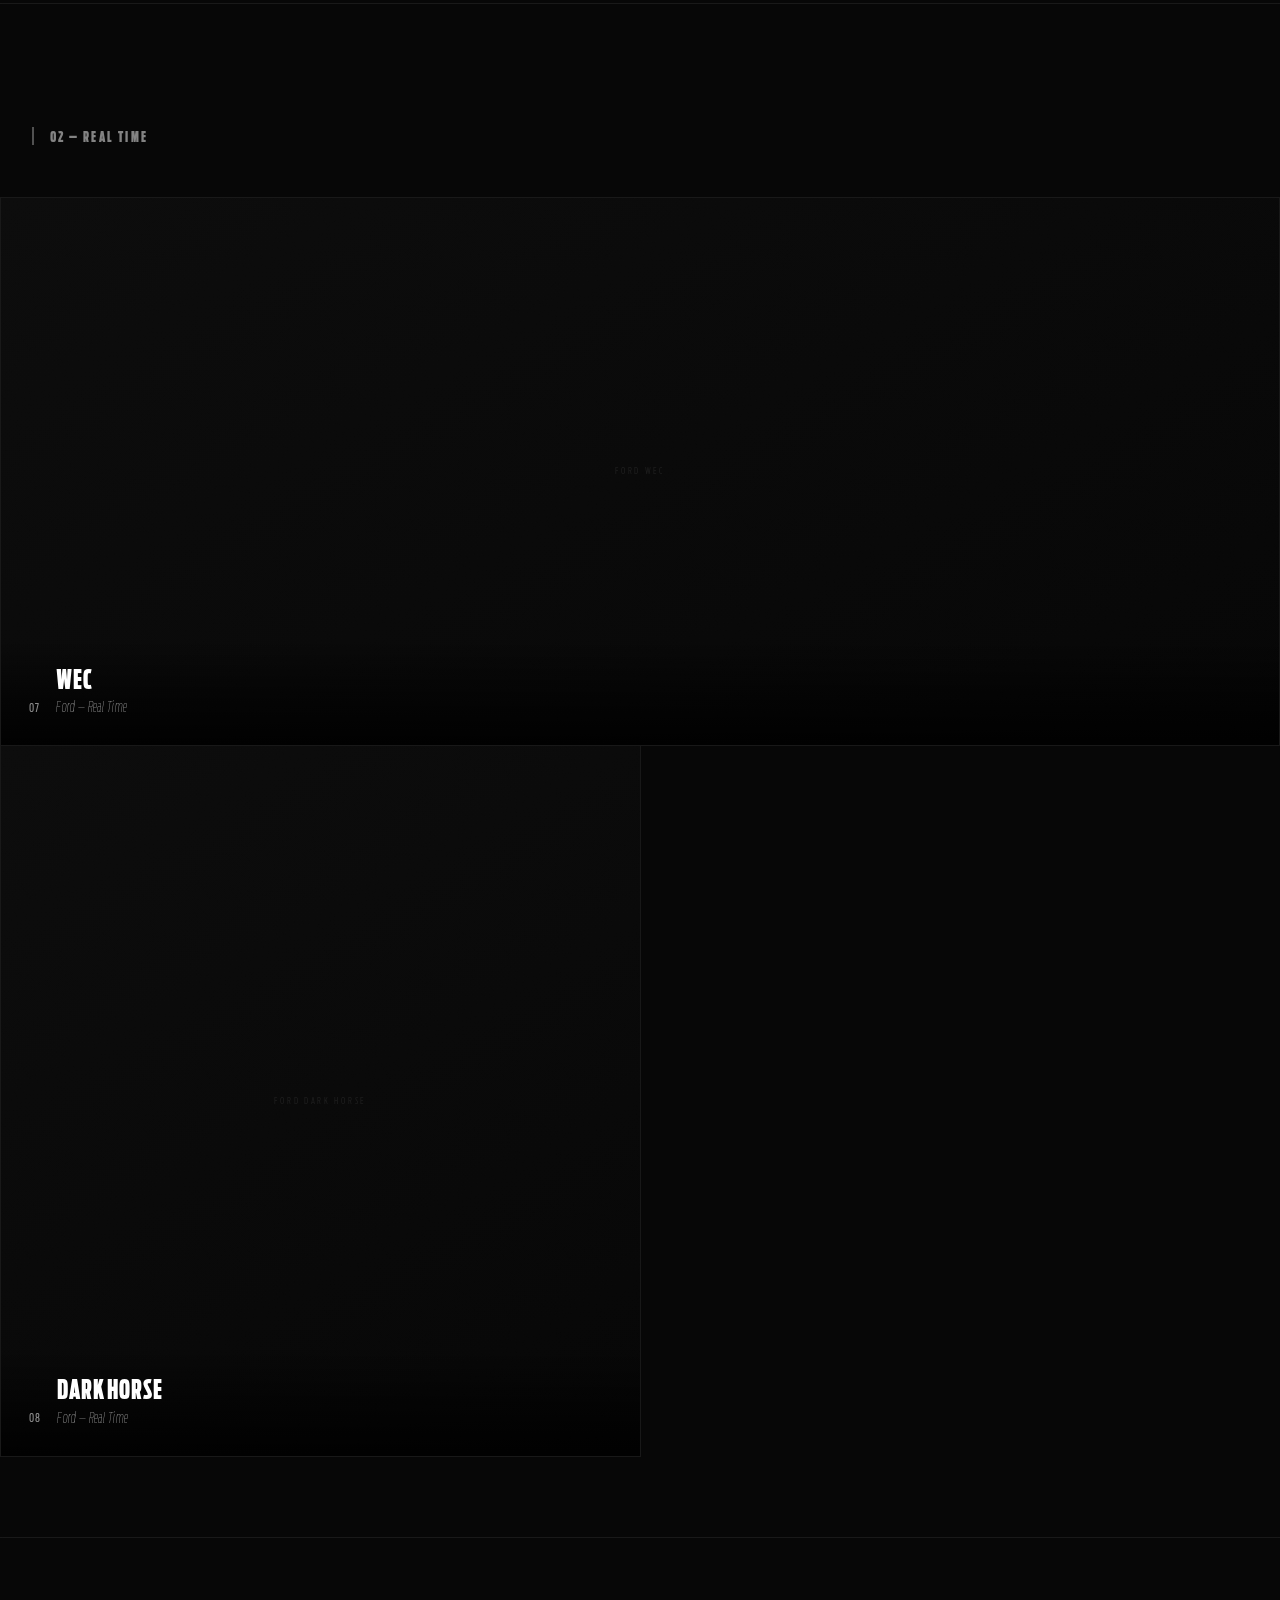
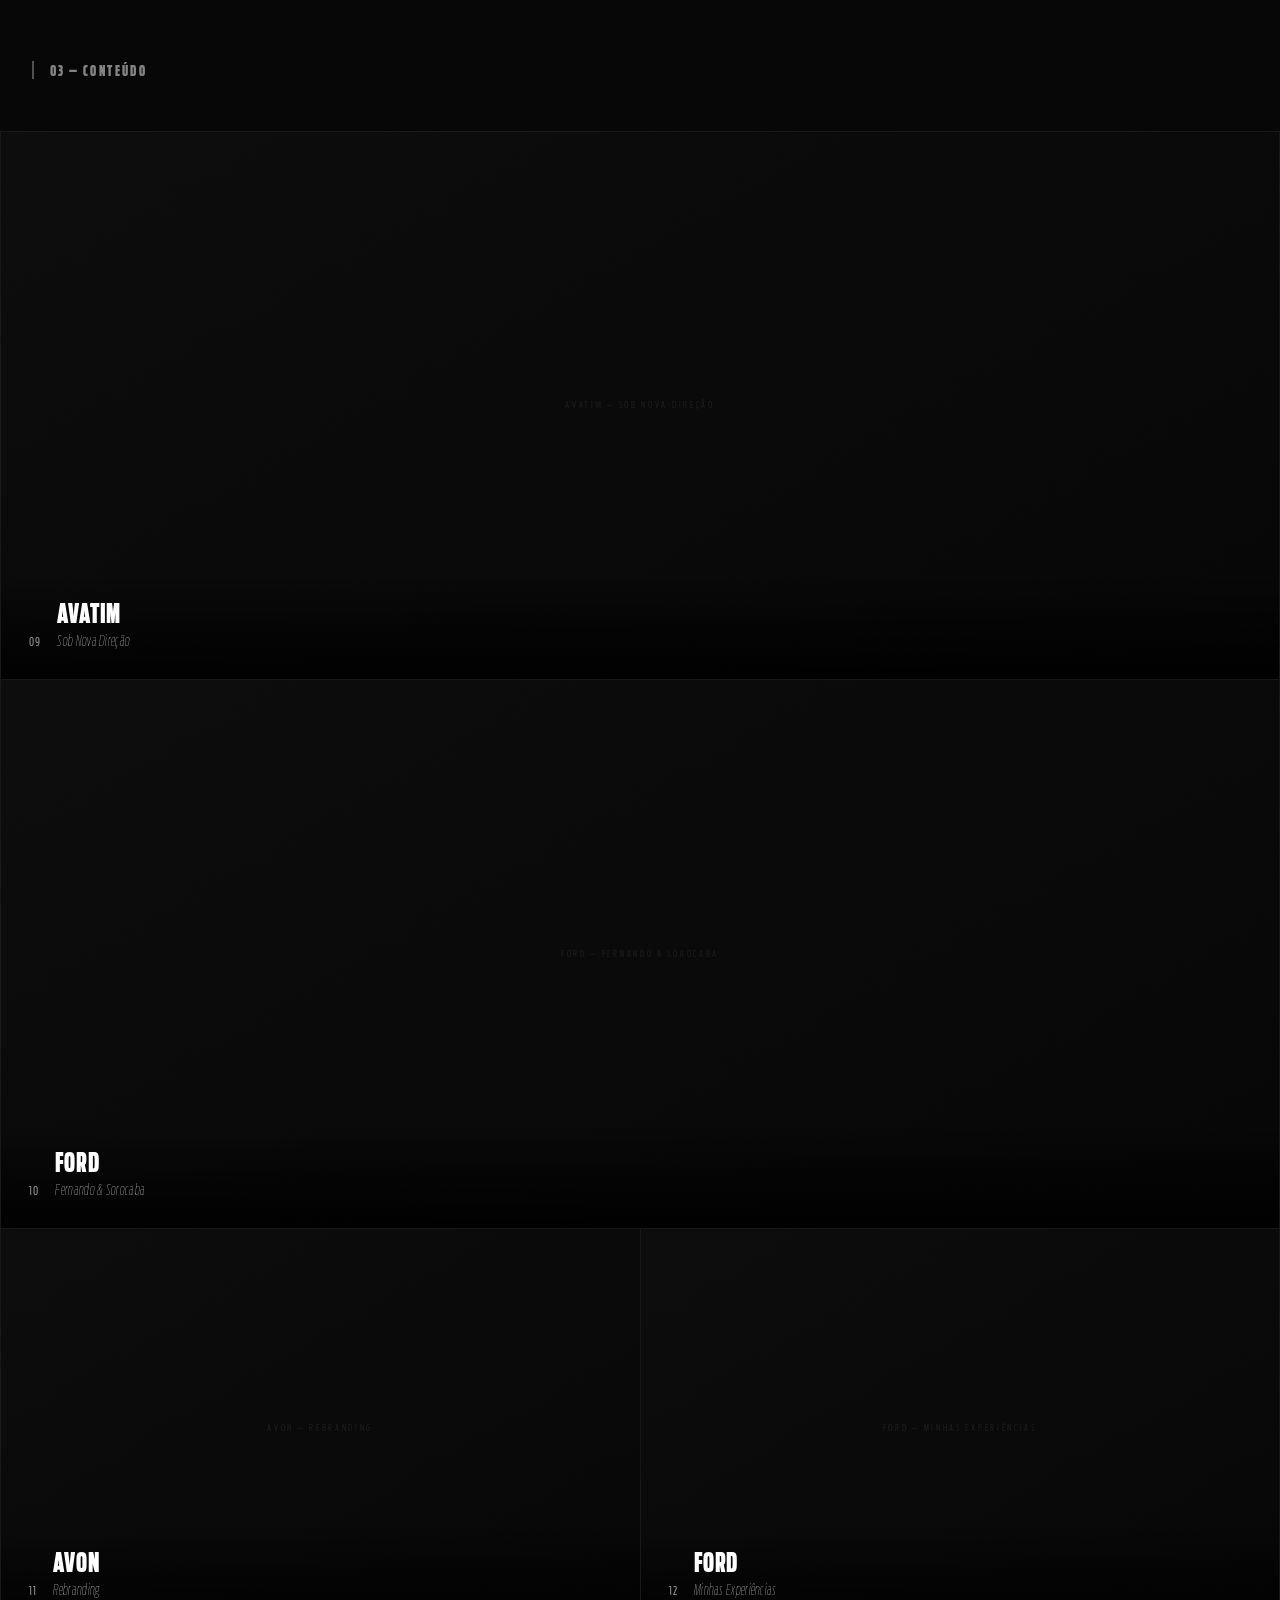
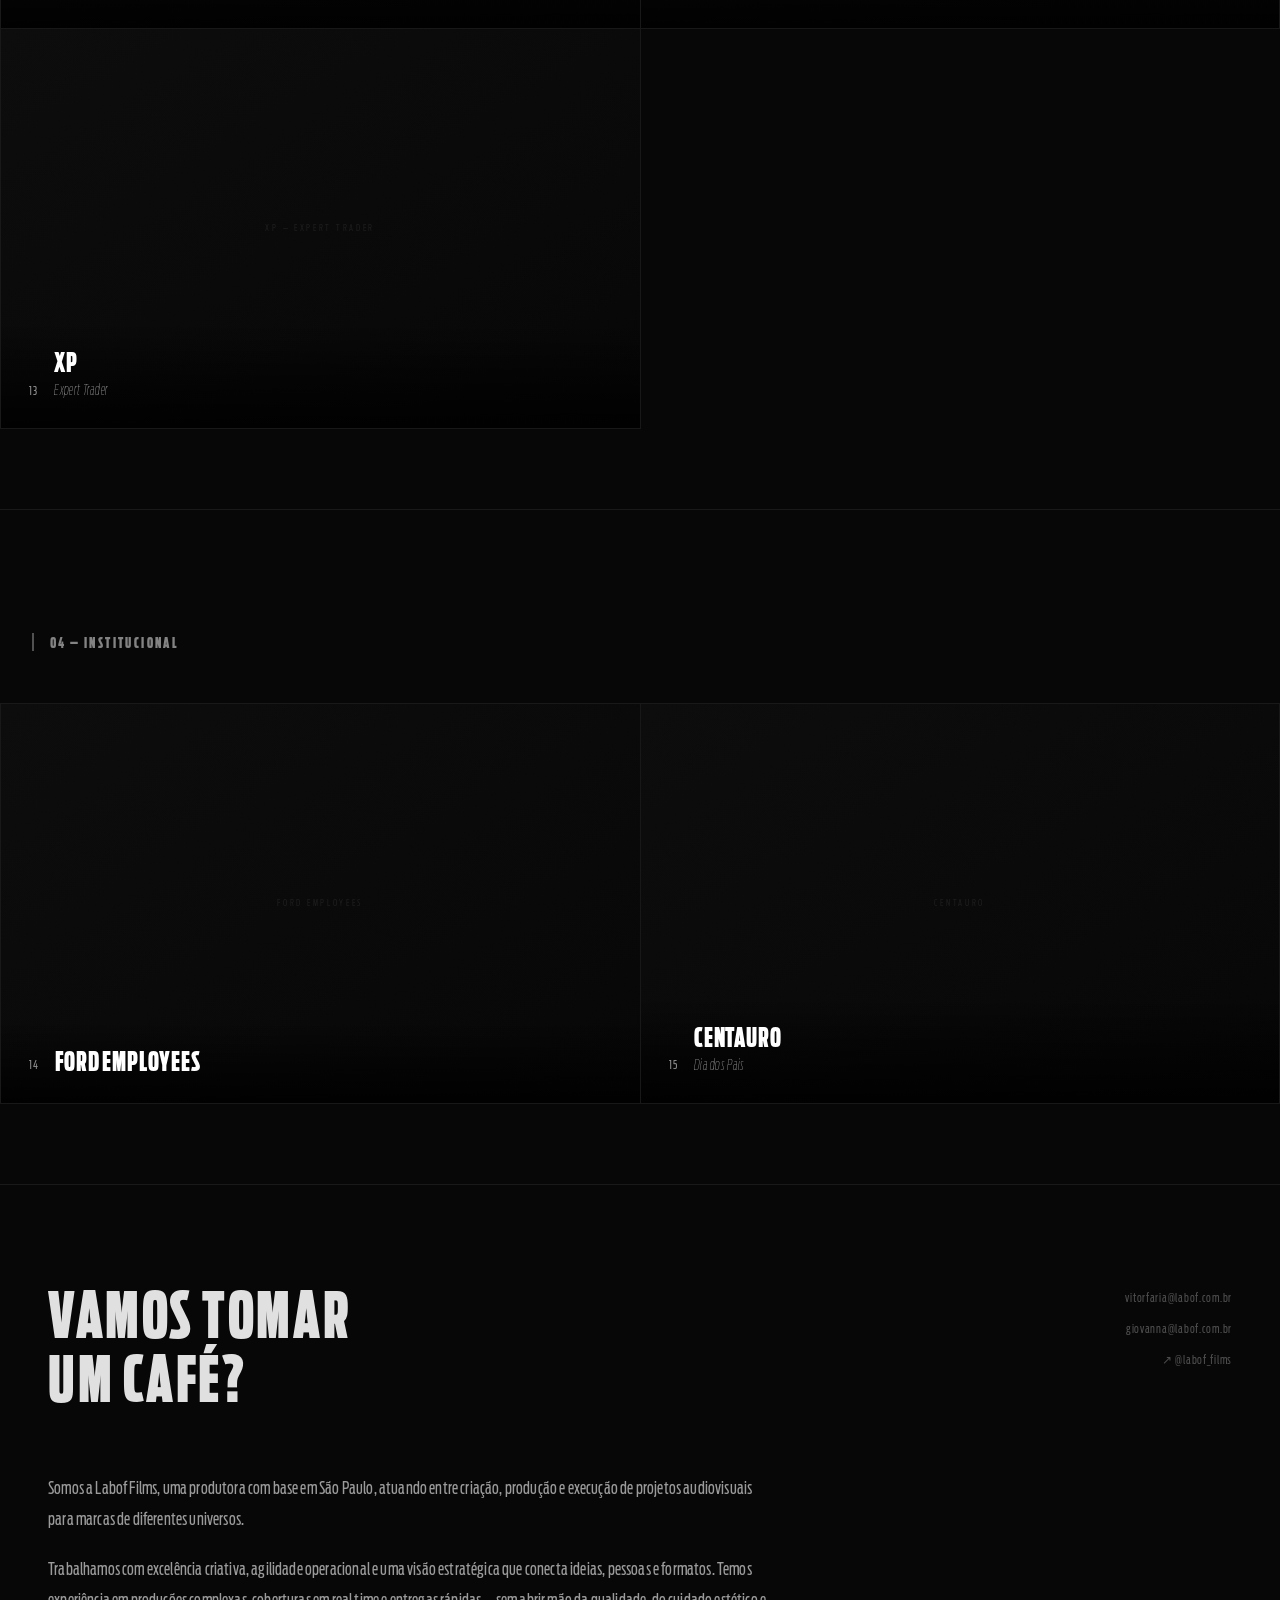
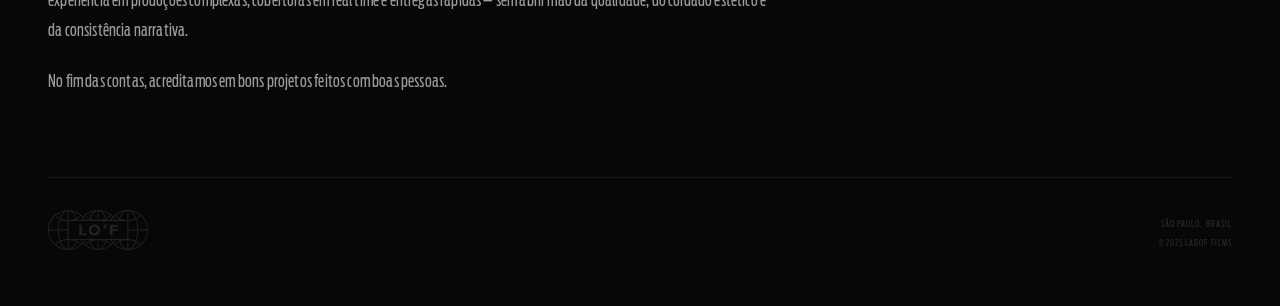
==== commit a7510512: "Emails atualizados + vídeos Avon + animação do logo (stroke-draw) - Emails: vitorfaria@labof.com.br " ====
--- a/index.html
+++ b/index.html
@@ -4,7 +4,7 @@
   <meta charset="UTF-8" />
   <meta name="viewport" content="width=device-width, initial-scale=1.0" />
   <title>Labof Films</title>
-  <link rel="stylesheet" href="css/style.css?v=9" />
+  <link rel="stylesheet" href="css/style.css?v=15" />
   <!-- Fontes locais Ford Antenna -->
 </head>
 <body>
@@ -24,7 +24,7 @@
   ════════════════════════════════════════════════ -->
   <div class="intro" id="intro">
     <div class="intro-logo-wrap" id="introLogoWrap">
-      <img src="assets/logo/labof-logo-white.svg" alt="Labof Films" class="intro-logo" id="introLogo" />
+      <div class="intro-logo" id="introLogo"></div>
     </div>
   </div>
 
@@ -214,7 +214,7 @@
           </div>
         </article>
 
-        <article class="project" data-id="avatim-ivete" data-vimeo="1202701374" data-title="Avatim — Ivete" data-sub="">
+        <article class="project" data-id="avatim-ivete" data-vimeo="1202701374" data-title="Avatim — Ivete" data-sub="" style="--poster-zoom:1.35">
           <div class="project-thumb">
             <div class="thumb-inner">
               <div class="thumb-placeholder">AVATIM — IVETE</div>
@@ -230,7 +230,7 @@
           </div>
         </article>
 
-        <article class="project project--wide" data-id="centauro-copa" data-vimeo="1202701375" data-title="Centauro" data-sub="Copa">
+        <article class="project project--wide" data-id="centauro-copa" data-vimeo="1202701375" data-title="Centauro" data-sub="Copa" style="--poster-zoom:1.35">
           <div class="project-thumb">
             <div class="thumb-inner">
               <div class="thumb-placeholder">CENTAURO COPA</div>
@@ -330,7 +330,7 @@
           </div>
         </article>
 
-        <article class="project" data-id="avon-rebranding" data-vimeo="PLACEHOLDER_AVON" data-title="Avon" data-sub="Rebranding">
+        <article class="project" data-id="avon-rebranding" data-vimeo="1203864929" data-title="Avon" data-sub="Rebranding">
           <div class="project-thumb">
             <div class="thumb-inner">
               <div class="thumb-placeholder">AVON — REBRANDING</div>
@@ -428,7 +428,8 @@
       <div class="footer-top">
         <p class="footer-headline">Vamos tomar<br>um café?</p>
         <div class="footer-contacts">
-          <a href="mailto:hello@lfilms.com.br" class="footer-contact-link">hello@lfilms.com.br</a>
+          <a href="mailto:vitorfaria@labof.com.br" class="footer-contact-link">vitorfaria@labof.com.br</a>
+          <a href="mailto:giovanna@labof.com.br" class="footer-contact-link">giovanna@labof.com.br</a>
           <a href="https://www.instagram.com/labof_films/" target="_blank" rel="noopener" class="footer-contact-link">↗ @labof_films</a>
         </div>
       </div>
@@ -468,7 +469,8 @@
         <p>Não por discurso, mas porque isso eleva o trabalho. E porque o impacto de um bom filme vai além da tela — ele reverbera na marca, no público e no mundo ao redor.</p>
         <div class="sobre-links">
           <a href="https://www.instagram.com/labof_films/" target="_blank" rel="noopener">↗ Instagram</a>
-          <a href="mailto:hello@lfilms.com.br">hello@lfilms.com.br</a>
+          <a href="mailto:vitorfaria@labof.com.br">vitorfaria@labof.com.br</a>
+          <a href="mailto:giovanna@labof.com.br">giovanna@labof.com.br</a>
         </div>
       </div>
     </div>
@@ -491,6 +493,6 @@
   </div>
 
   <script src="js/common.js?v=3"></script>
-  <script src="js/main.js?v=11"></script>
+  <script src="js/main.js?v=15"></script>
 </body>
 </html>
--- a/css/style.css
+++ b/css/style.css
@@ -152,31 +152,35 @@
 
 .intro-logo-wrap {
   width: min(340px, 55vw);
-  opacity: 0;
-  animation: introIn .9s var(--ease) .3s forwards;
   transform-origin: center center;
-  /* na saída, o wrapper vai crescer junto com o fade do intro */
+  /* na saída, o wrapper cresce junto com o fade do intro */
   transition: transform 1.1s var(--ease);
 }
 .intro.out .intro-logo-wrap {
   transform: scale(1.18);
 }
-@keyframes introIn {
-  from { opacity: 0; transform: scale(.88) translateY(12px); }
-  to   { opacity: 1; transform: scale(1)   translateY(0); }
-}
-
-/* logo 3D rotate enquanto intro mostra */
-.intro-logo {
-  width: 100%;
-  animation: logoSpin 2s ease-in-out .3s 1 forwards;
-  transform-style: preserve-3d;
-}
-@keyframes logoSpin {
-  0%   { transform: perspective(700px) rotateY(-22deg) rotateX(10deg); filter: brightness(.7); }
-  55%  { transform: perspective(700px) rotateY(8deg)  rotateX(-5deg);  filter: brightness(1.1); }
-  100% { transform: perspective(700px) rotateY(0deg)  rotateX(0deg);   filter: brightness(1); }
-}
+
+/* ── Logo: linhas se desenhando (stroke-draw) + fill surgindo ── */
+.intro-logo { width: 100%; }
+.intro-logo svg { width: 100%; height: auto; display: block; overflow: visible; }
+
+/* As linhas-guia (cls-1) viram traços brancos e se desenham */
+.intro-logo .cls-1 {
+  fill: none;
+  stroke: #fff;
+  stroke-width: 2.4;
+  stroke-linecap: round;
+  stroke-linejoin: round;
+}
+/* O preenchimento (cls-2: slivers + "LO'F") começa invisível */
+.intro-logo .cls-2 {
+  fill: #fff;
+  opacity: 0;
+  transition: opacity .8s var(--ease);
+}
+/* Quando preenche: fill aparece e os traços-guia somem (evita duplicar) */
+.intro-logo svg.fill-in .cls-2 { opacity: 1; }
+.intro-logo svg.fill-in .cls-1 { opacity: 0; transition: opacity .7s var(--ease) .25s; }
 
 /* ─── NAV ────────────────────────────────────────────────────── */
 .nav {
@@ -588,6 +592,8 @@
   width: 100%; height: 100%;
   object-fit: cover;
   filter: grayscale(1) brightness(.6) contrast(1.05);
+  transform: scale(var(--poster-zoom, 1));   /* zoom opcional por card */
+  transform-origin: center;
   transition: filter .55s var(--ease), transform 1.2s var(--ease);
   z-index: 0;
 }
@@ -595,6 +601,7 @@
   position: absolute; inset: 0;
   overflow: hidden;
   opacity: 0;
+  transform: scale(var(--poster-zoom, 1));   /* acompanha o zoom do poster */
   transition: opacity .55s var(--ease);
   z-index: 1;
   pointer-events: none;
@@ -615,7 +622,7 @@
   height: auto;
 }
 /* hover → colore o frame e revela o vídeo */
-.project:hover .thumb-poster { filter: grayscale(0) brightness(1); transform: scale(1.05); }
+.project:hover .thumb-poster { filter: grayscale(0) brightness(1); transform: scale(calc(var(--poster-zoom, 1) * 1.05)); }
 .project:hover .thumb-video  { opacity: 1; }
 /* com poster, esconde o texto-placeholder */
 .project.has-poster .thumb-placeholder { display: none; }
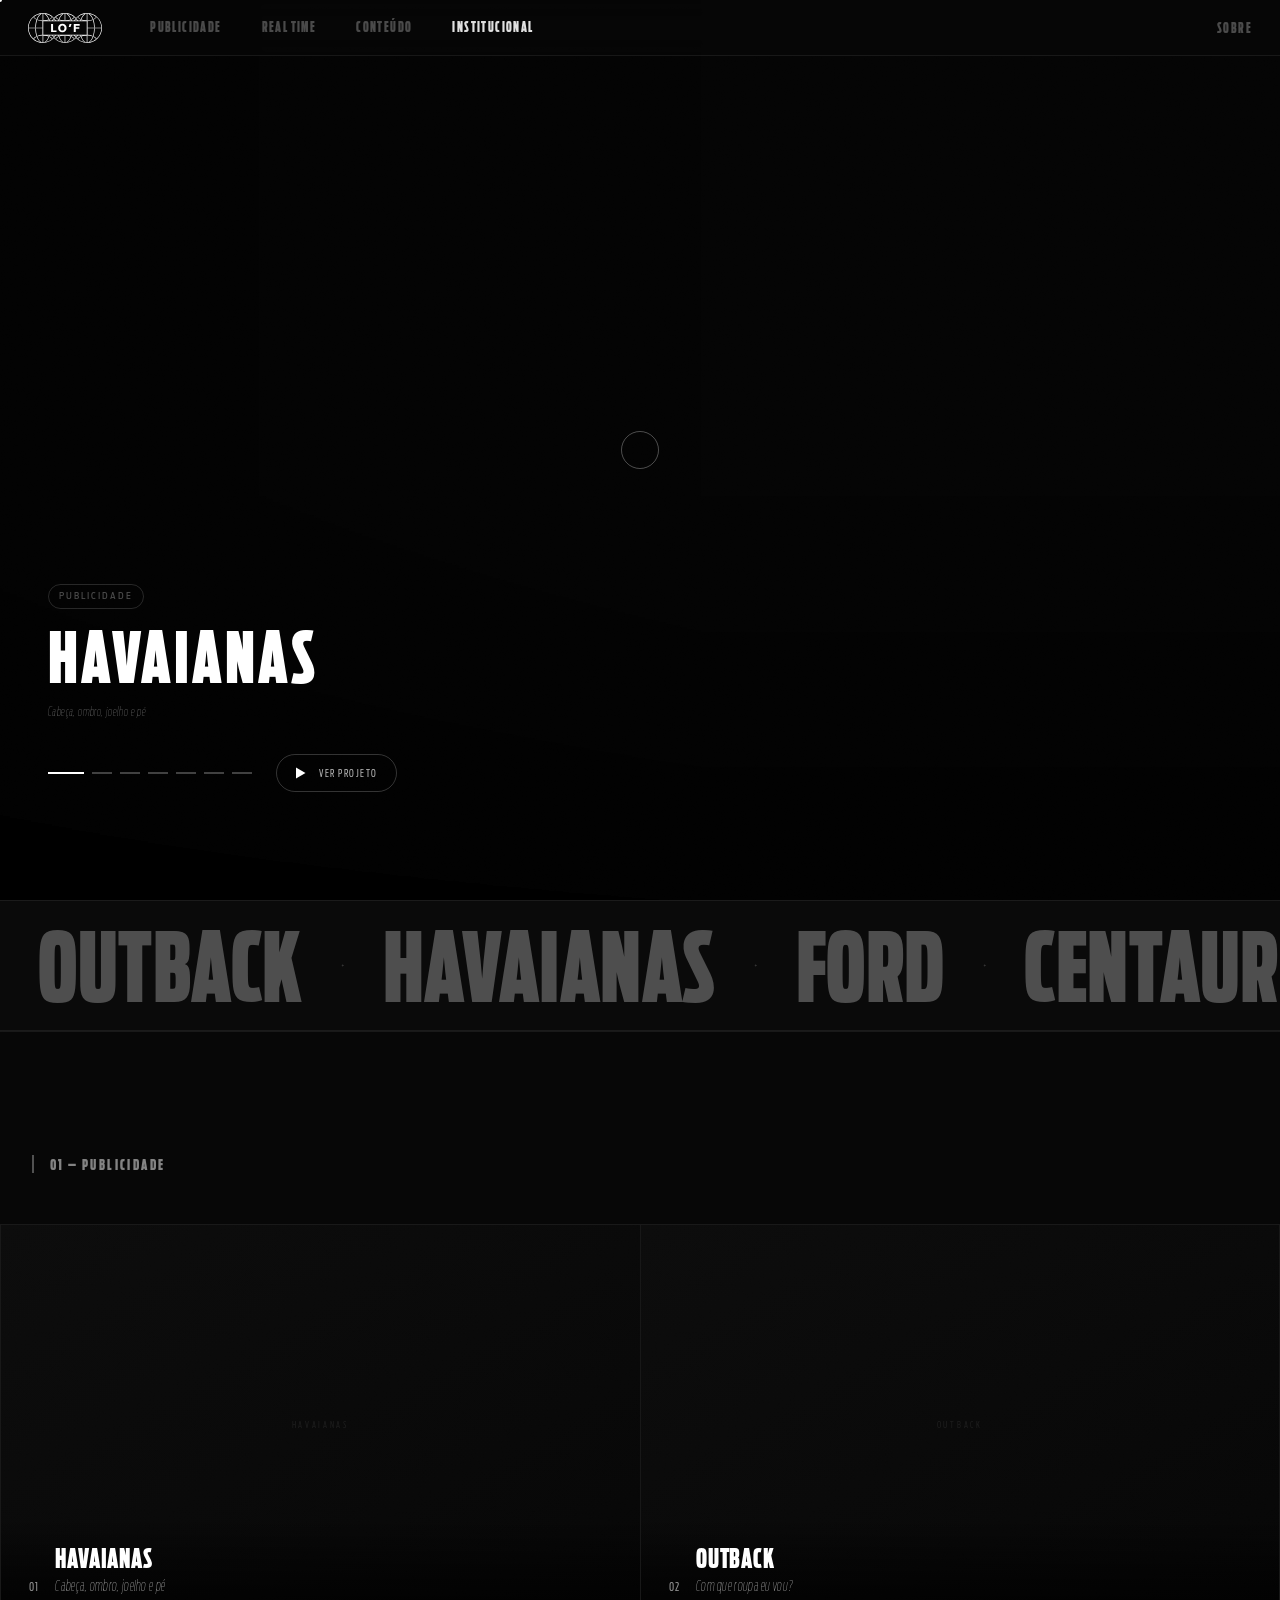
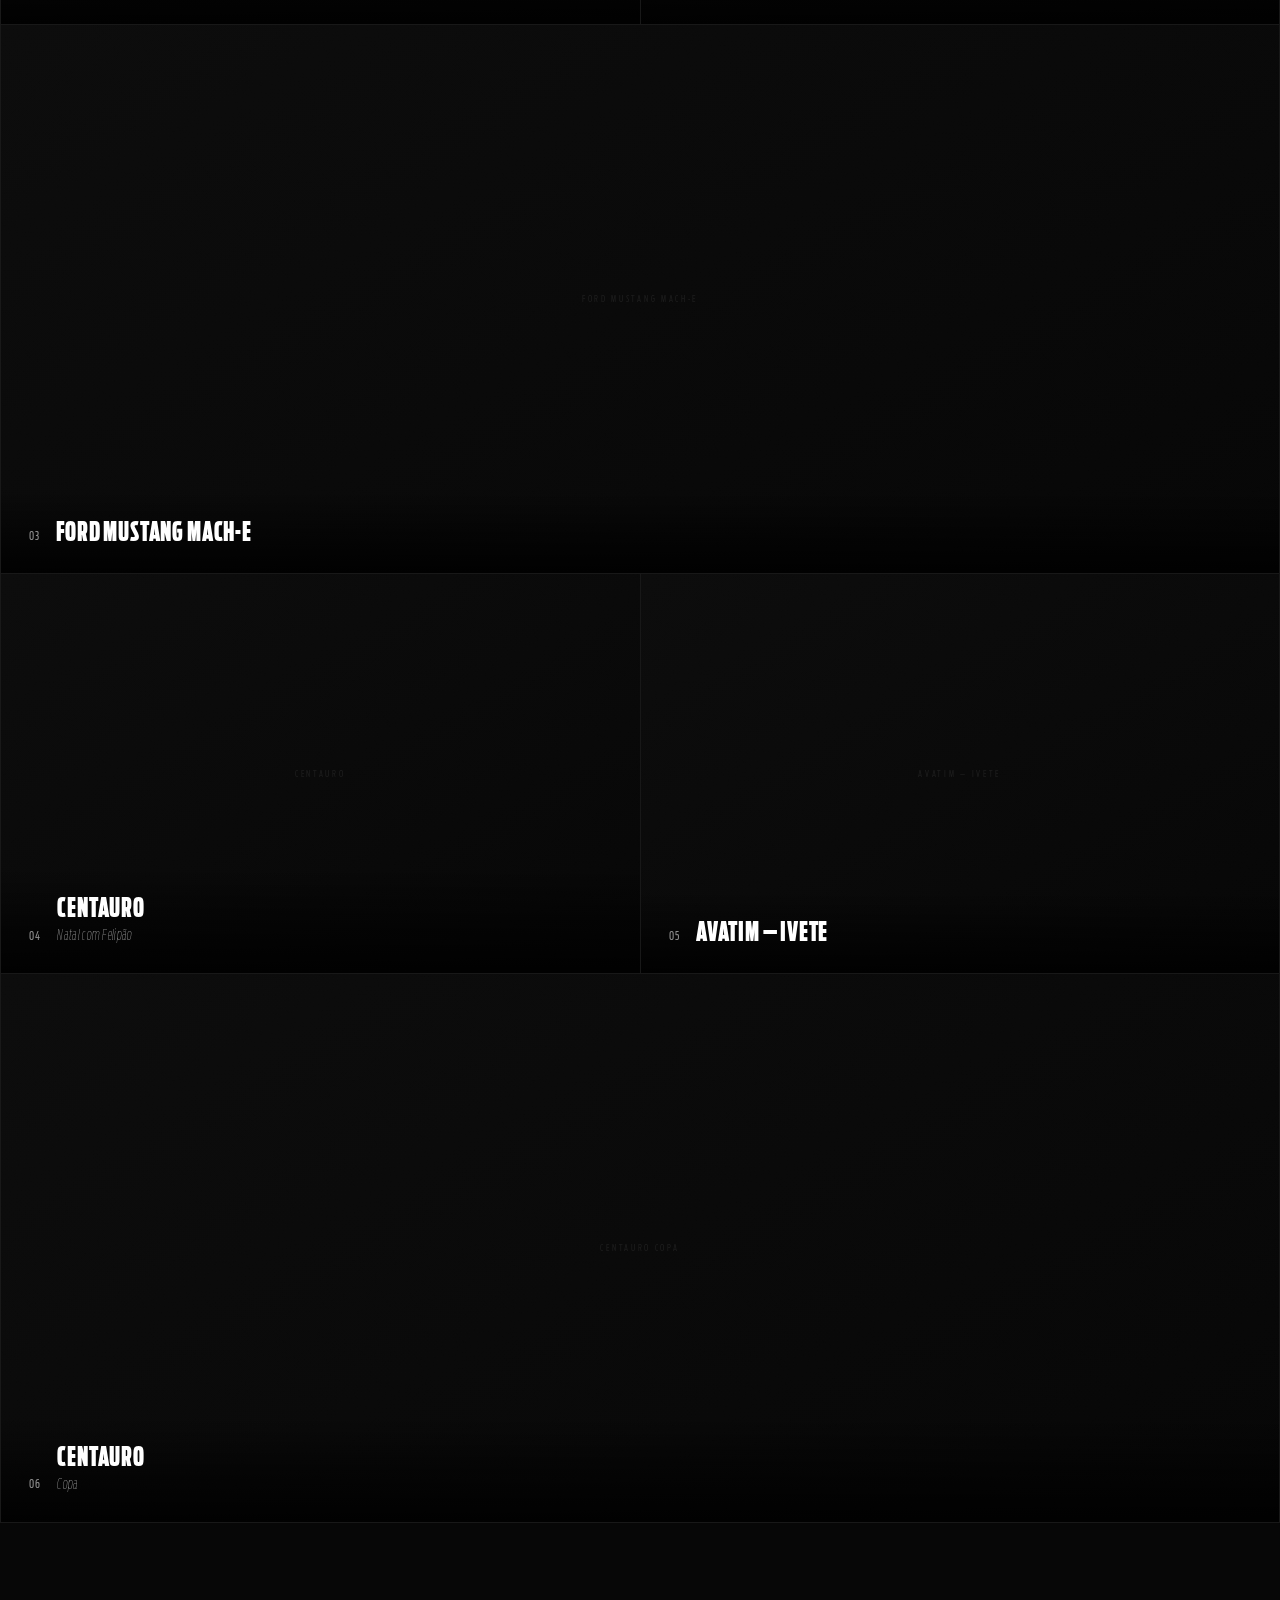
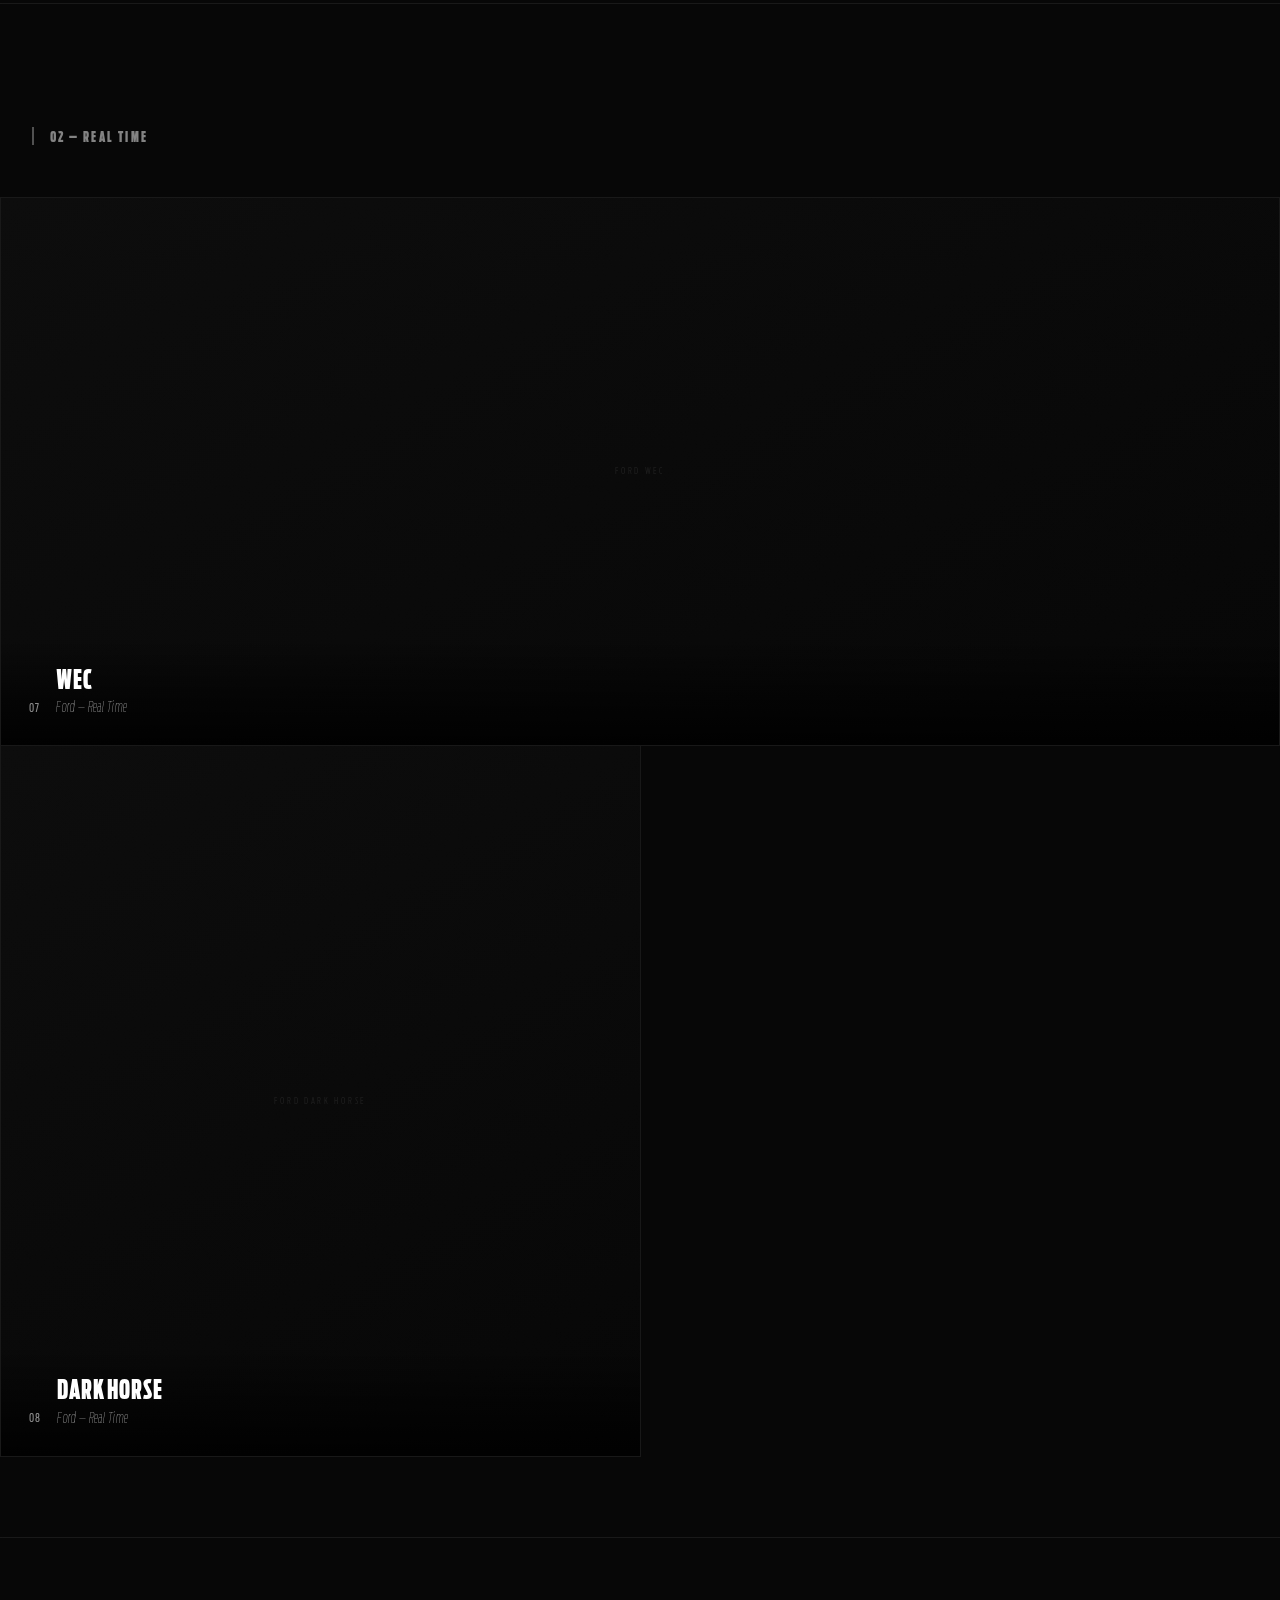
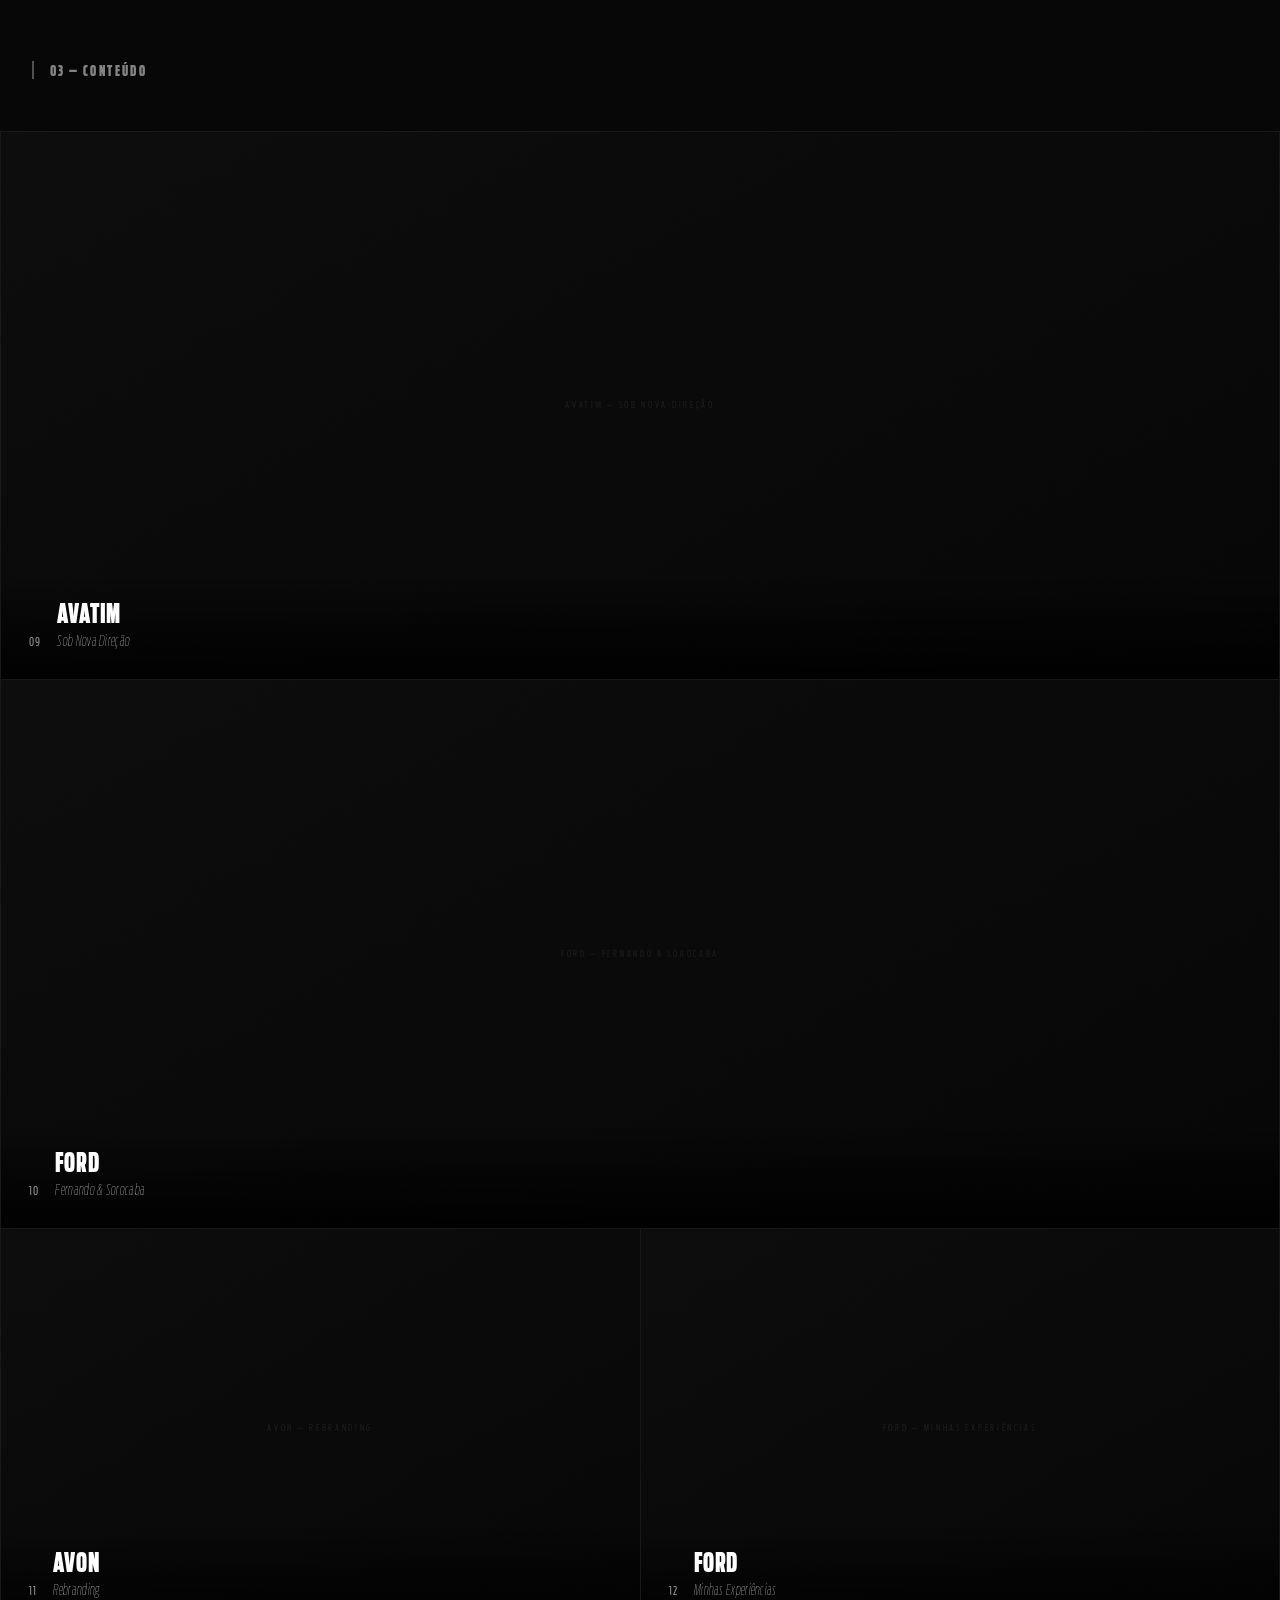
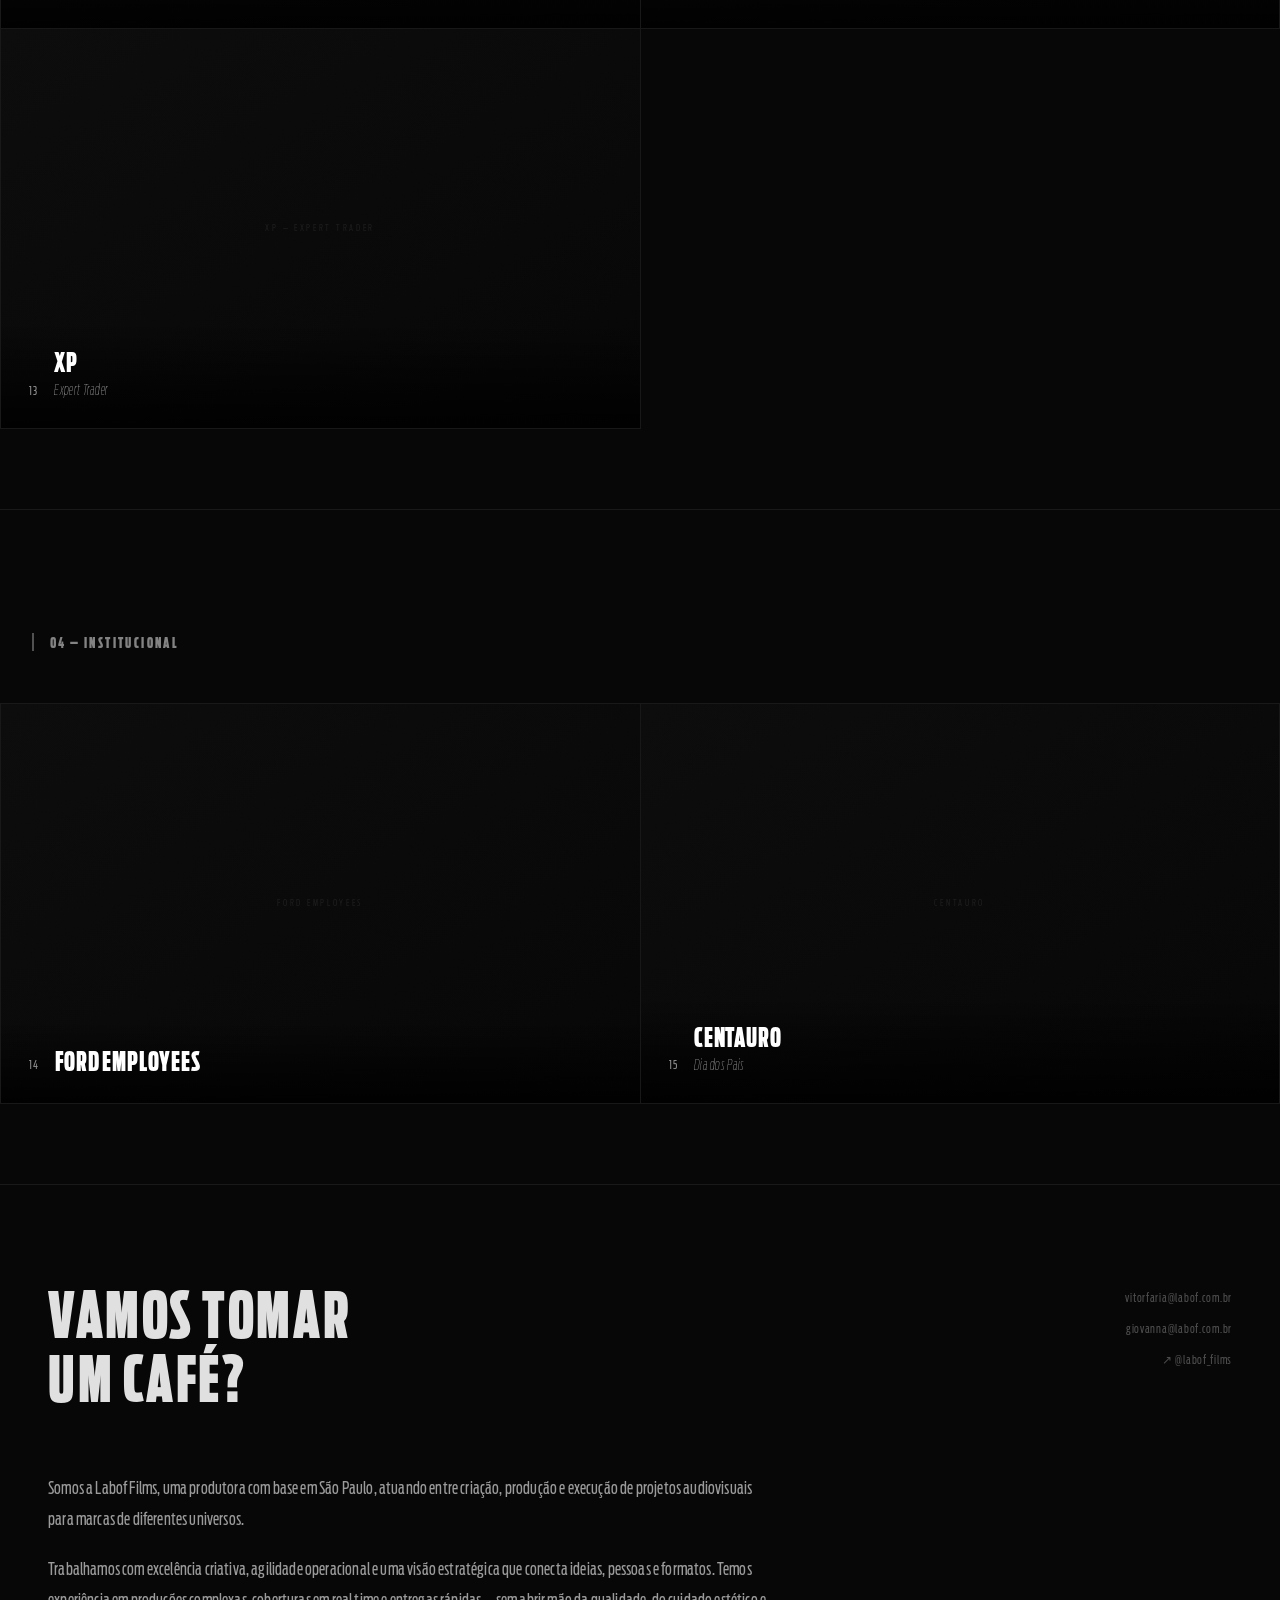
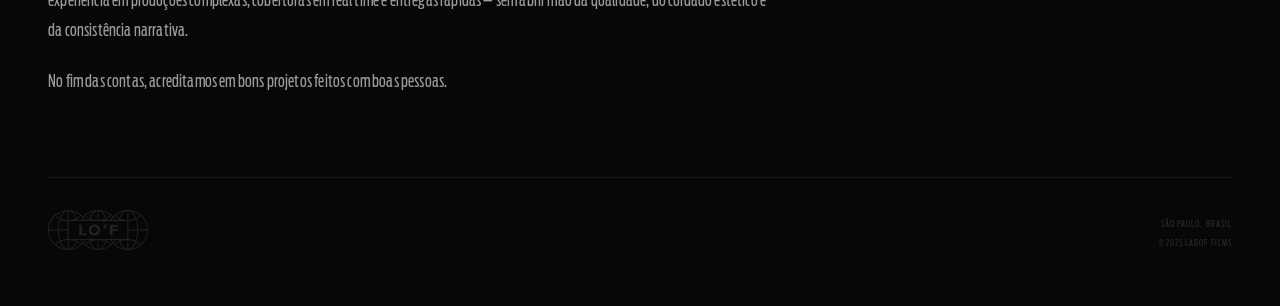
==== commit c98086aa: "Reverte animação do logo para o giro 3D original Co-Authored-By: Claude Sonnet 4.6 <noreply@anthropi" ====
--- a/index.html
+++ b/index.html
@@ -4,7 +4,7 @@
   <meta charset="UTF-8" />
   <meta name="viewport" content="width=device-width, initial-scale=1.0" />
   <title>Labof Films</title>
-  <link rel="stylesheet" href="css/style.css?v=15" />
+  <link rel="stylesheet" href="css/style.css?v=17" />
   <!-- Fontes locais Ford Antenna -->
 </head>
 <body>
@@ -24,7 +24,7 @@
   ════════════════════════════════════════════════ -->
   <div class="intro" id="intro">
     <div class="intro-logo-wrap" id="introLogoWrap">
-      <div class="intro-logo" id="introLogo"></div>
+      <img src="assets/logo/labof-logo-white.svg" alt="Labof Films" class="intro-logo" id="introLogo" />
     </div>
   </div>
 
@@ -493,6 +493,6 @@
   </div>
 
   <script src="js/common.js?v=3"></script>
-  <script src="js/main.js?v=15"></script>
+  <script src="js/main.js?v=17"></script>
 </body>
 </html>
--- a/css/style.css
+++ b/css/style.css
@@ -152,35 +152,29 @@
 
 .intro-logo-wrap {
   width: min(340px, 55vw);
+  opacity: 0;
+  animation: introIn .9s var(--ease) .3s forwards;
   transform-origin: center center;
-  /* na saída, o wrapper cresce junto com o fade do intro */
   transition: transform 1.1s var(--ease);
 }
 .intro.out .intro-logo-wrap {
   transform: scale(1.18);
 }
-
-/* ── Logo: linhas se desenhando (stroke-draw) + fill surgindo ── */
-.intro-logo { width: 100%; }
-.intro-logo svg { width: 100%; height: auto; display: block; overflow: visible; }
-
-/* As linhas-guia (cls-1) viram traços brancos e se desenham */
-.intro-logo .cls-1 {
-  fill: none;
-  stroke: #fff;
-  stroke-width: 2.4;
-  stroke-linecap: round;
-  stroke-linejoin: round;
-}
-/* O preenchimento (cls-2: slivers + "LO'F") começa invisível */
-.intro-logo .cls-2 {
-  fill: #fff;
-  opacity: 0;
-  transition: opacity .8s var(--ease);
-}
-/* Quando preenche: fill aparece e os traços-guia somem (evita duplicar) */
-.intro-logo svg.fill-in .cls-2 { opacity: 1; }
-.intro-logo svg.fill-in .cls-1 { opacity: 0; transition: opacity .7s var(--ease) .25s; }
+@keyframes introIn {
+  from { opacity: 0; transform: scale(.88) translateY(12px); }
+  to   { opacity: 1; transform: scale(1)   translateY(0); }
+}
+
+.intro-logo {
+  width: 100%;
+  animation: logoSpin 2s ease-in-out .3s 1 forwards;
+  transform-style: preserve-3d;
+}
+@keyframes logoSpin {
+  0%   { transform: perspective(700px) rotateY(-22deg) rotateX(10deg); filter: brightness(.7); }
+  55%  { transform: perspective(700px) rotateY(8deg)  rotateX(-5deg);  filter: brightness(1.1); }
+  100% { transform: perspective(700px) rotateY(0deg)  rotateX(0deg);   filter: brightness(1); }
+}
 
 /* ─── NAV ────────────────────────────────────────────────────── */
 .nav {
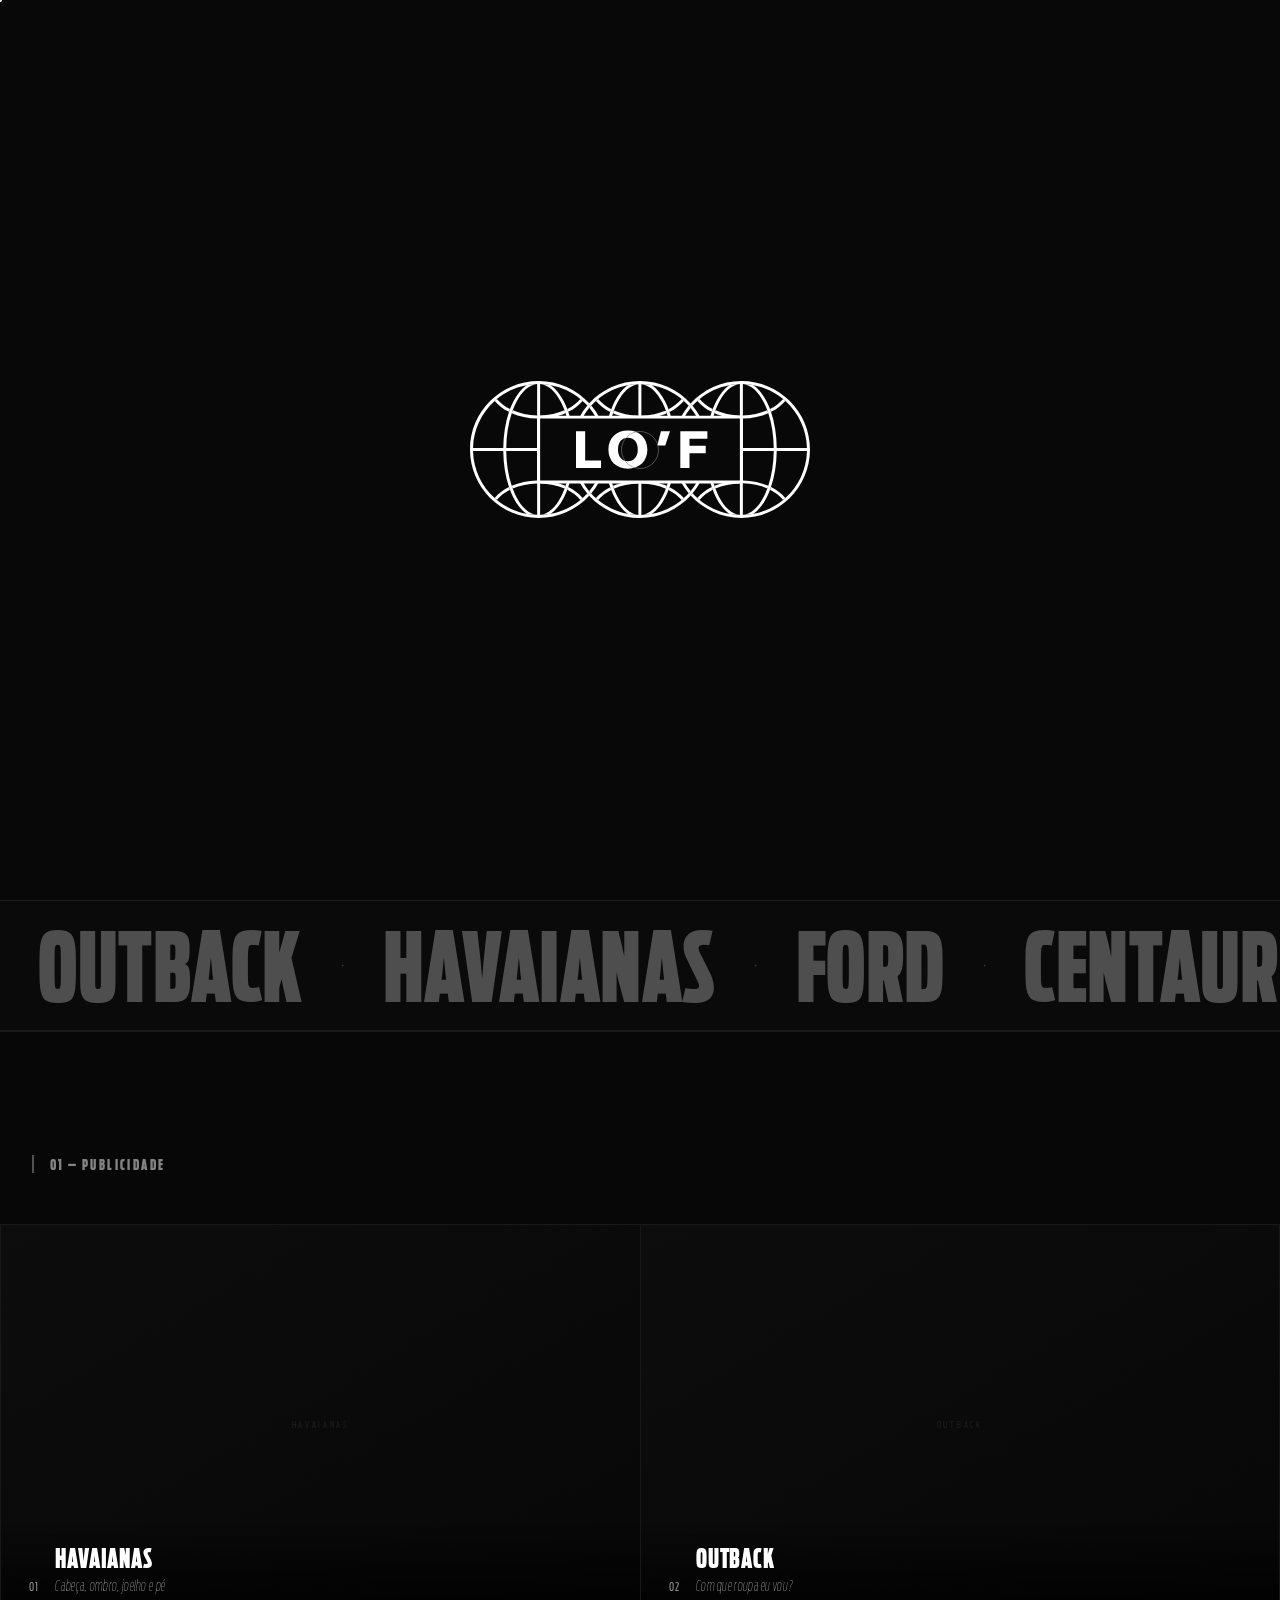
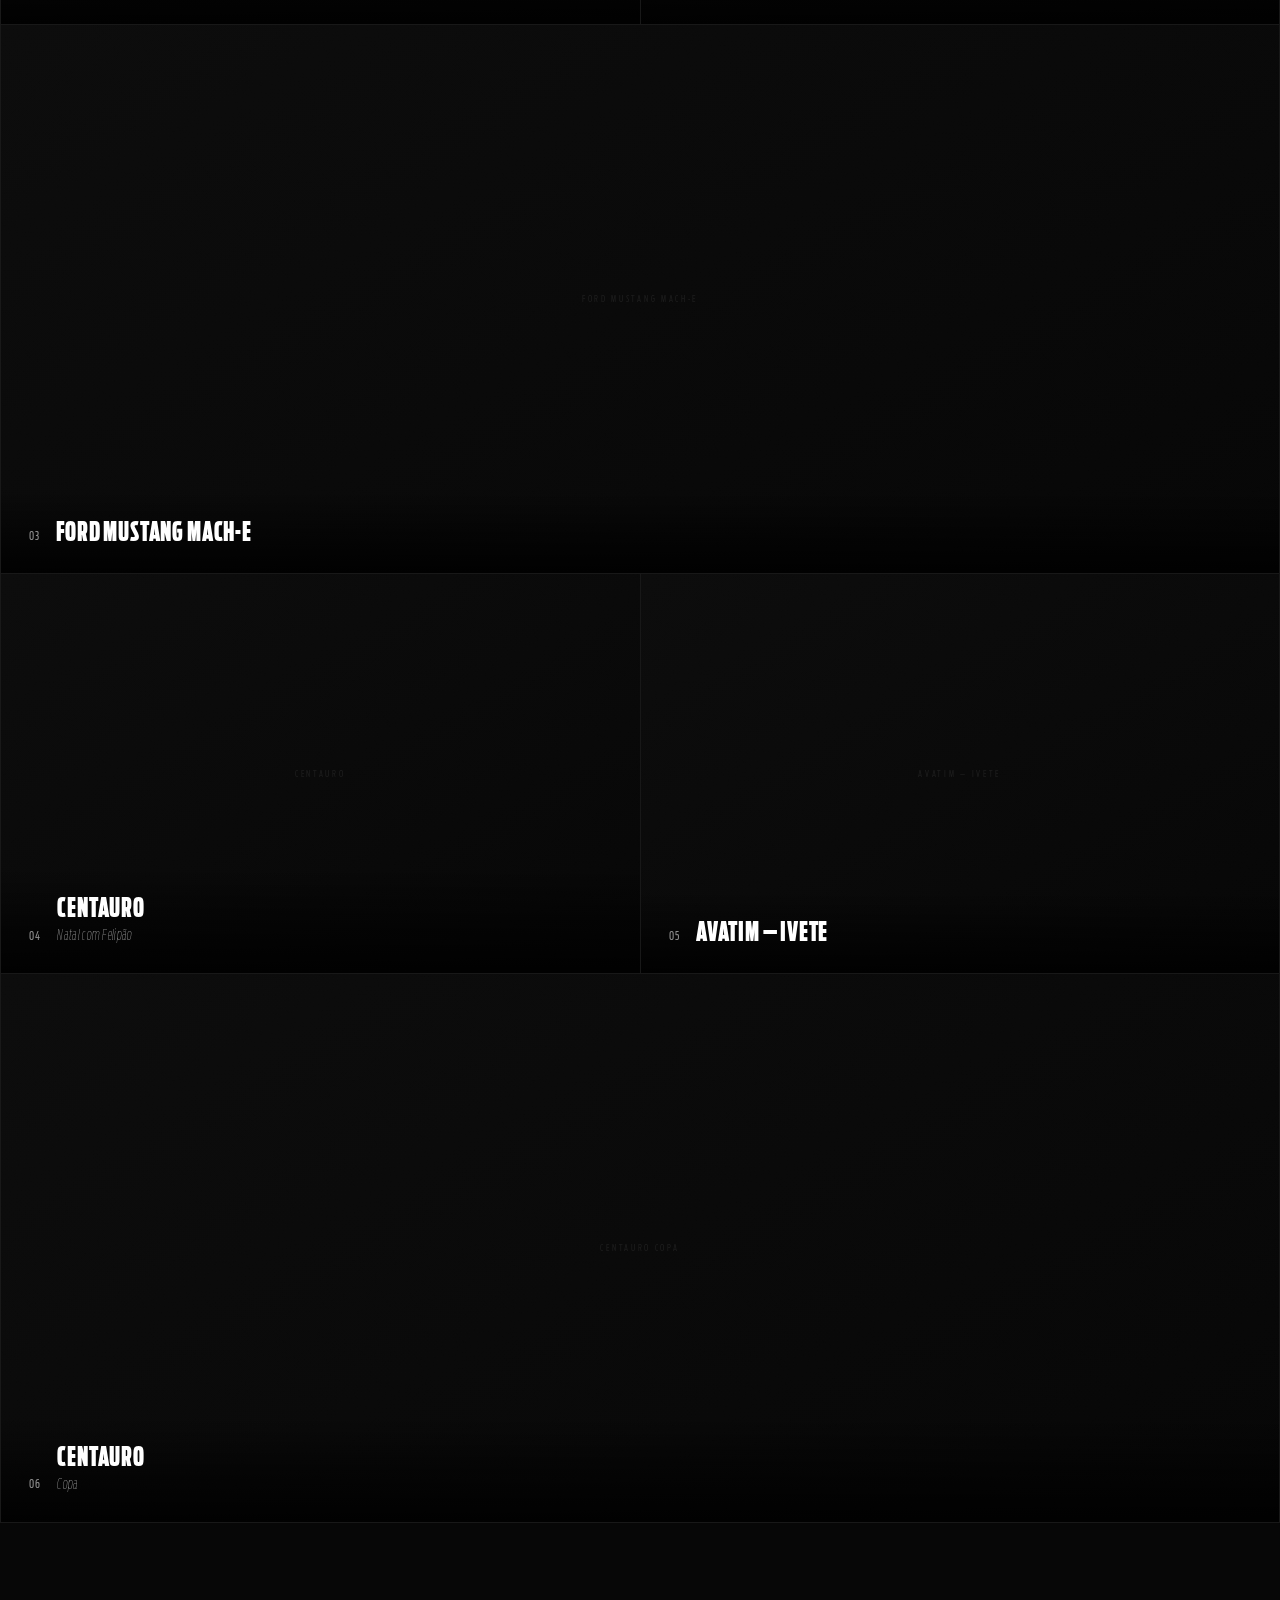
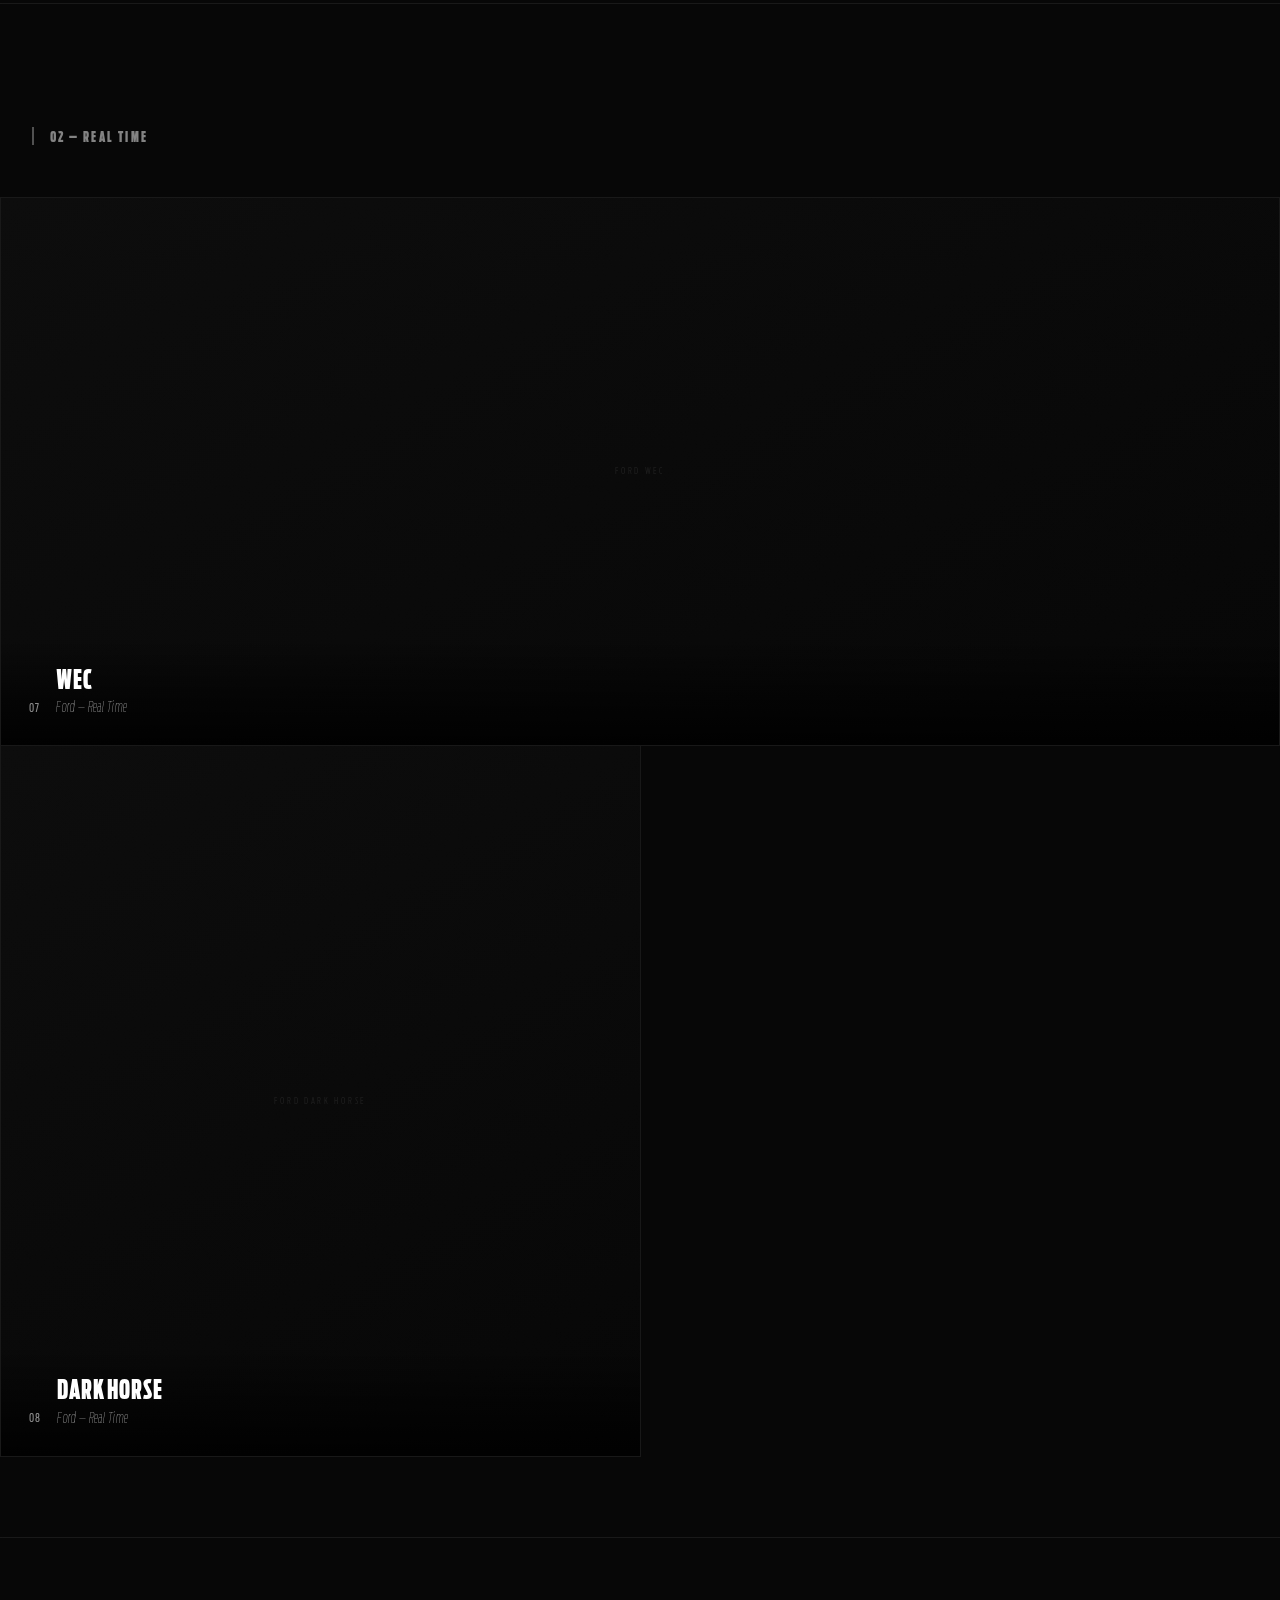
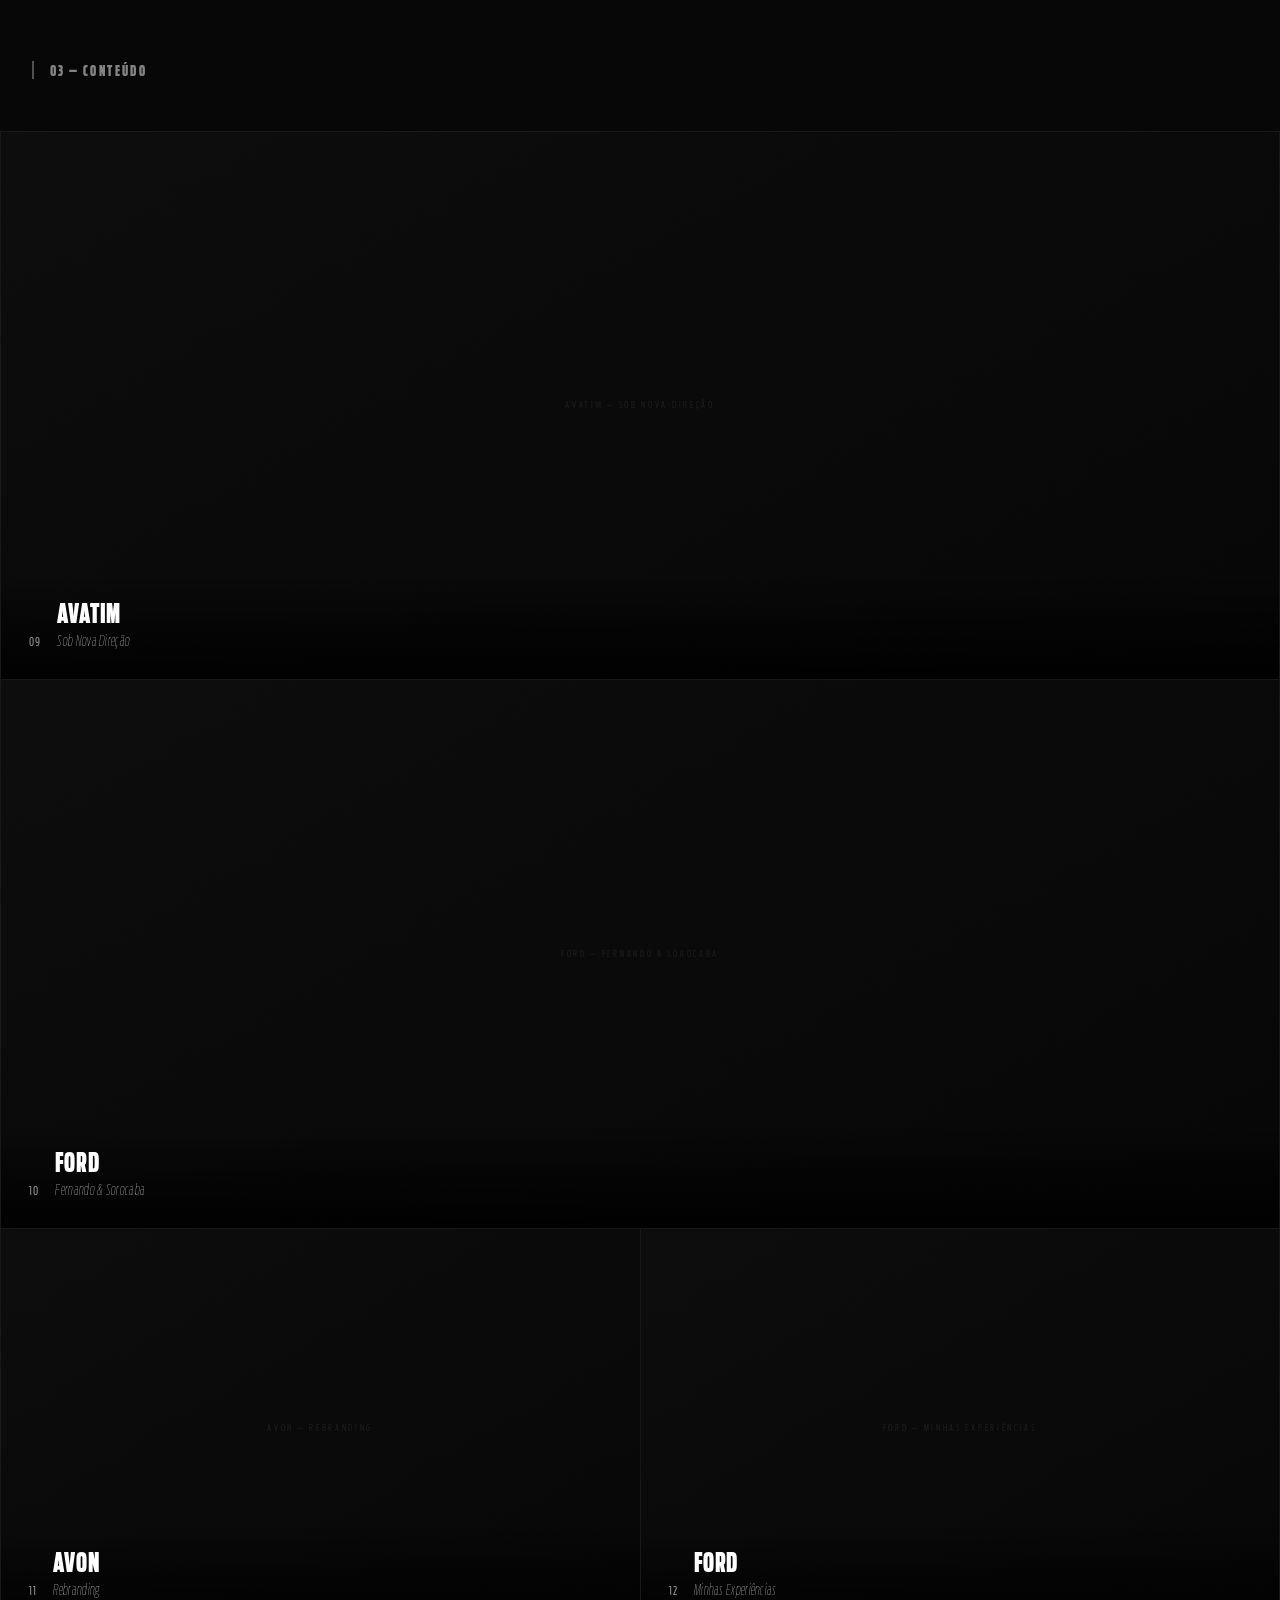
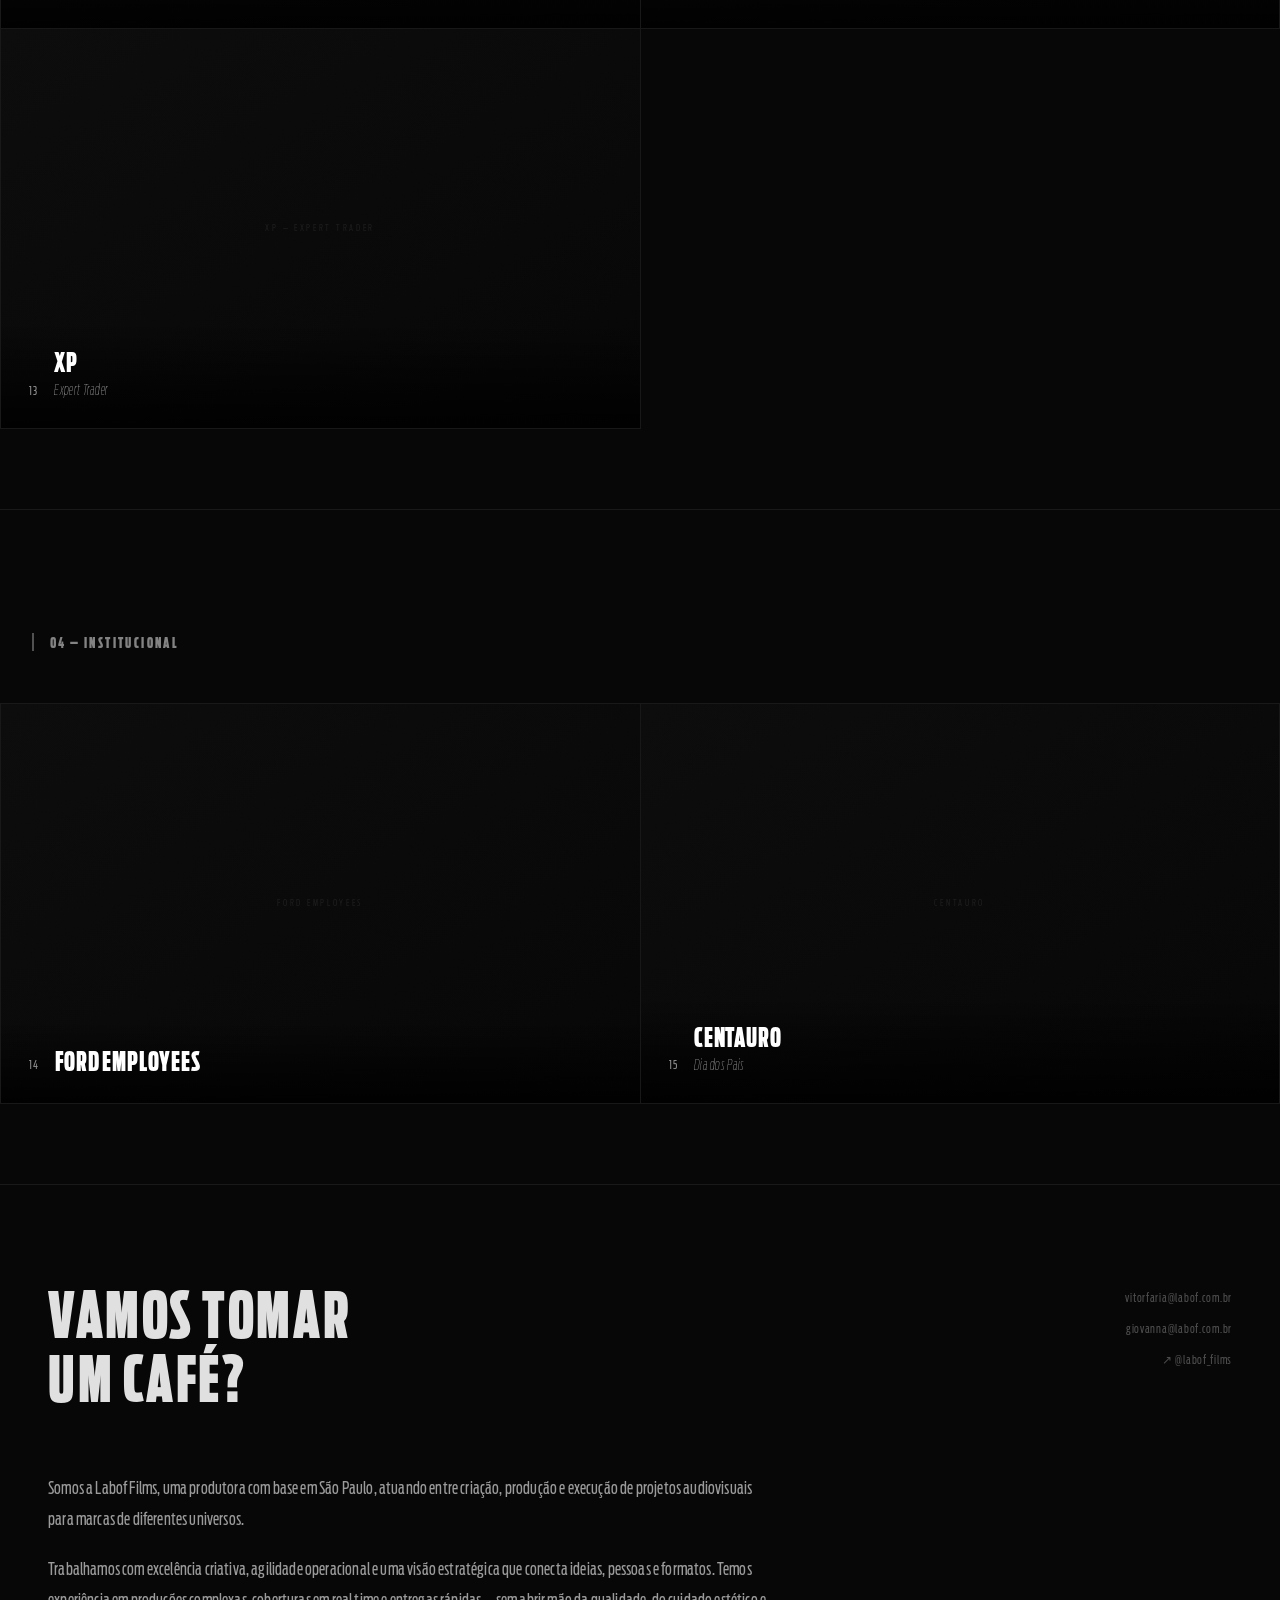
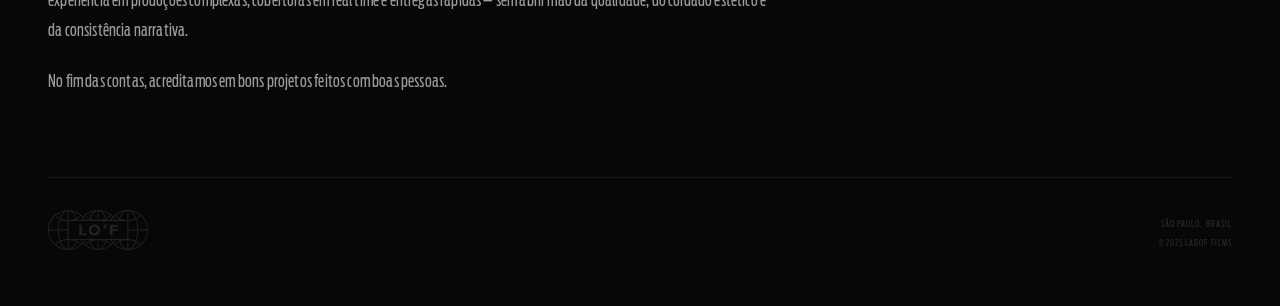
==== commit 4aa03fd0: "Centauro Copa: usa thumb atualizada do Vimeo CDN (bypass vumbnail cache) Co-Authored-By: Claude Sonn" ====
--- a/index.html
+++ b/index.html
@@ -4,8 +4,10 @@
   <meta charset="UTF-8" />
   <meta name="viewport" content="width=device-width, initial-scale=1.0" />
   <title>Labof Films</title>
+  <link rel="icon" type="image/png" sizes="32x32" href="assets/favicon-32.png" />
+  <link rel="icon" type="image/png" sizes="436x436" href="assets/favicon.png" />
+  <link rel="apple-touch-icon" sizes="180x180" href="assets/apple-touch-icon.png" />
   <link rel="stylesheet" href="css/style.css?v=17" />
-  <!-- Fontes locais Ford Antenna -->
 </head>
 <body>
 
@@ -230,7 +232,7 @@
           </div>
         </article>
 
-        <article class="project project--wide" data-id="centauro-copa" data-vimeo="1202701375" data-title="Centauro" data-sub="Copa" style="--poster-zoom:1.35">
+        <article class="project project--wide" data-id="centauro-copa" data-vimeo="1202701375" data-title="Centauro" data-sub="Copa" data-poster="https://i.vimeocdn.com/video/2170811290-601d86e960f6e8b5cb290ce037a2d06aa35e9539a1f73588fc9115a3b2faf400-d_1280x720" style="--poster-zoom:1">
           <div class="project-thumb">
             <div class="thumb-inner">
               <div class="thumb-placeholder">CENTAURO COPA</div>
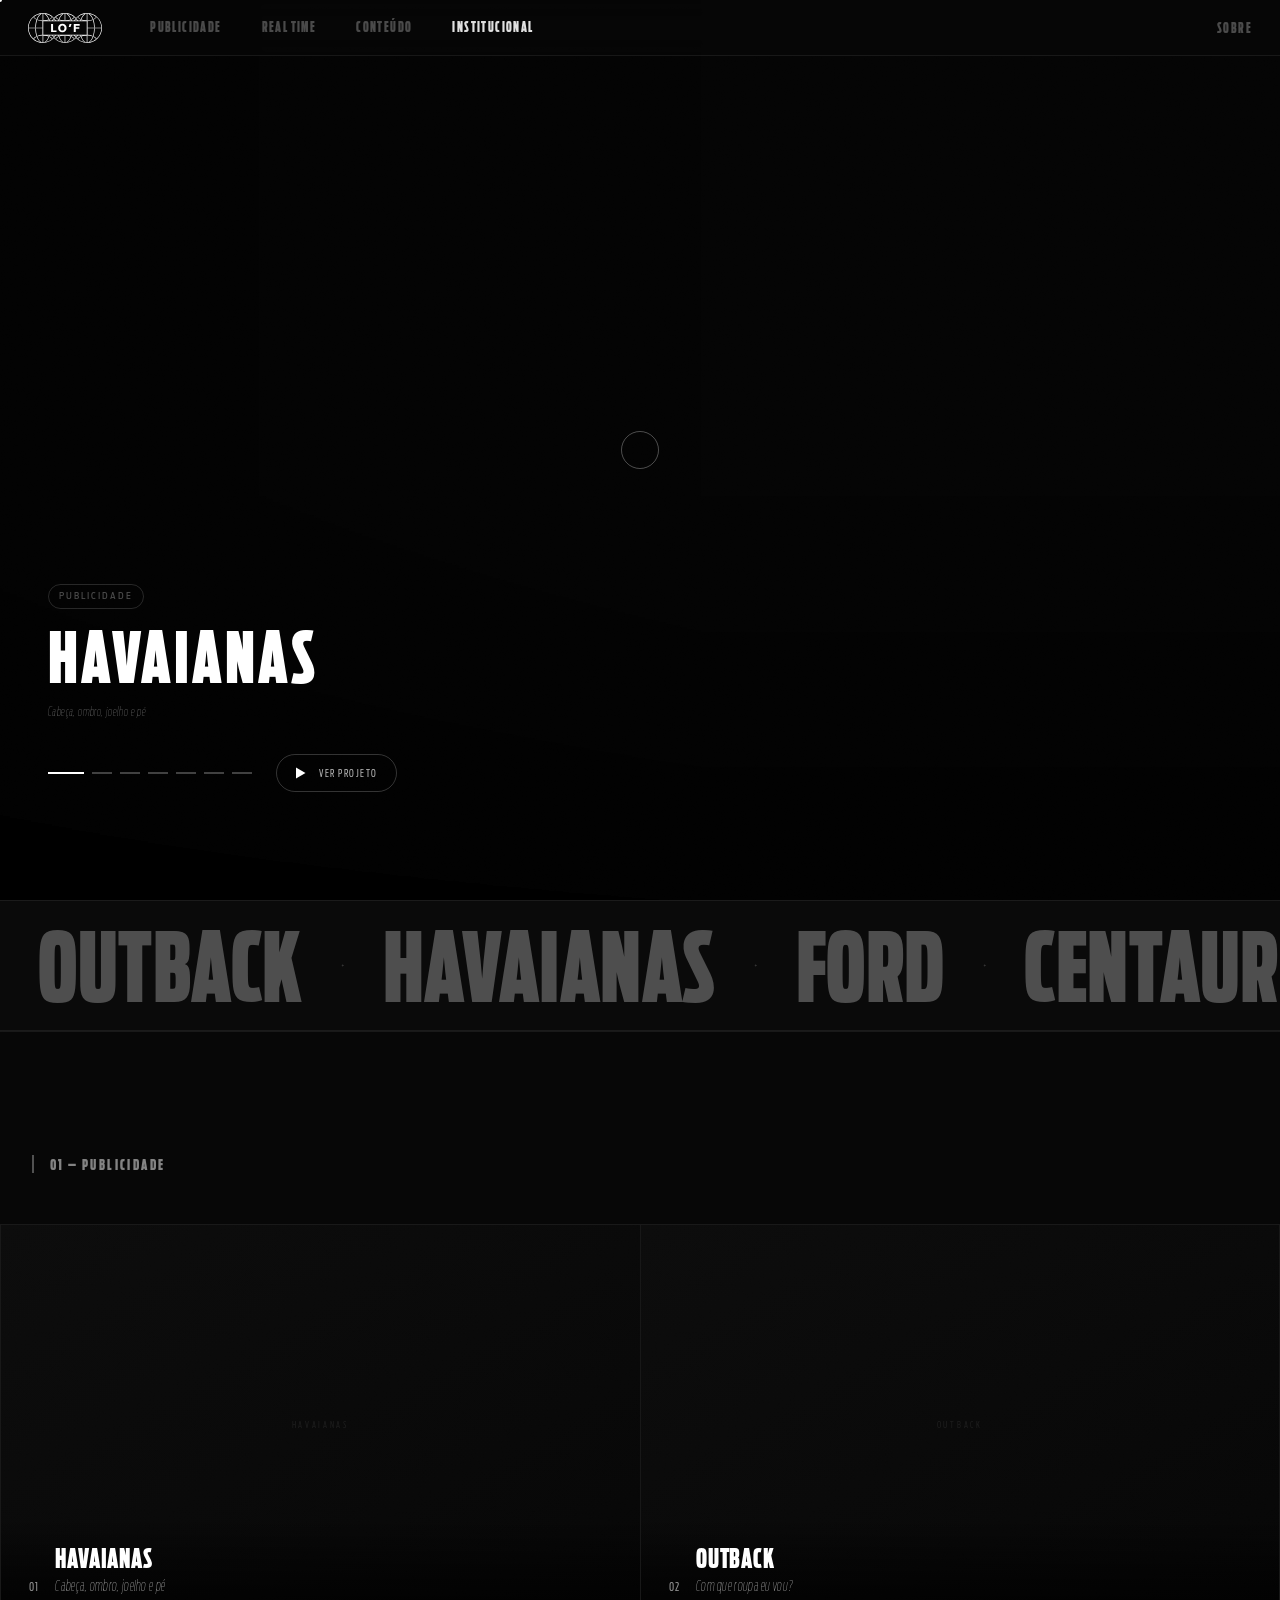
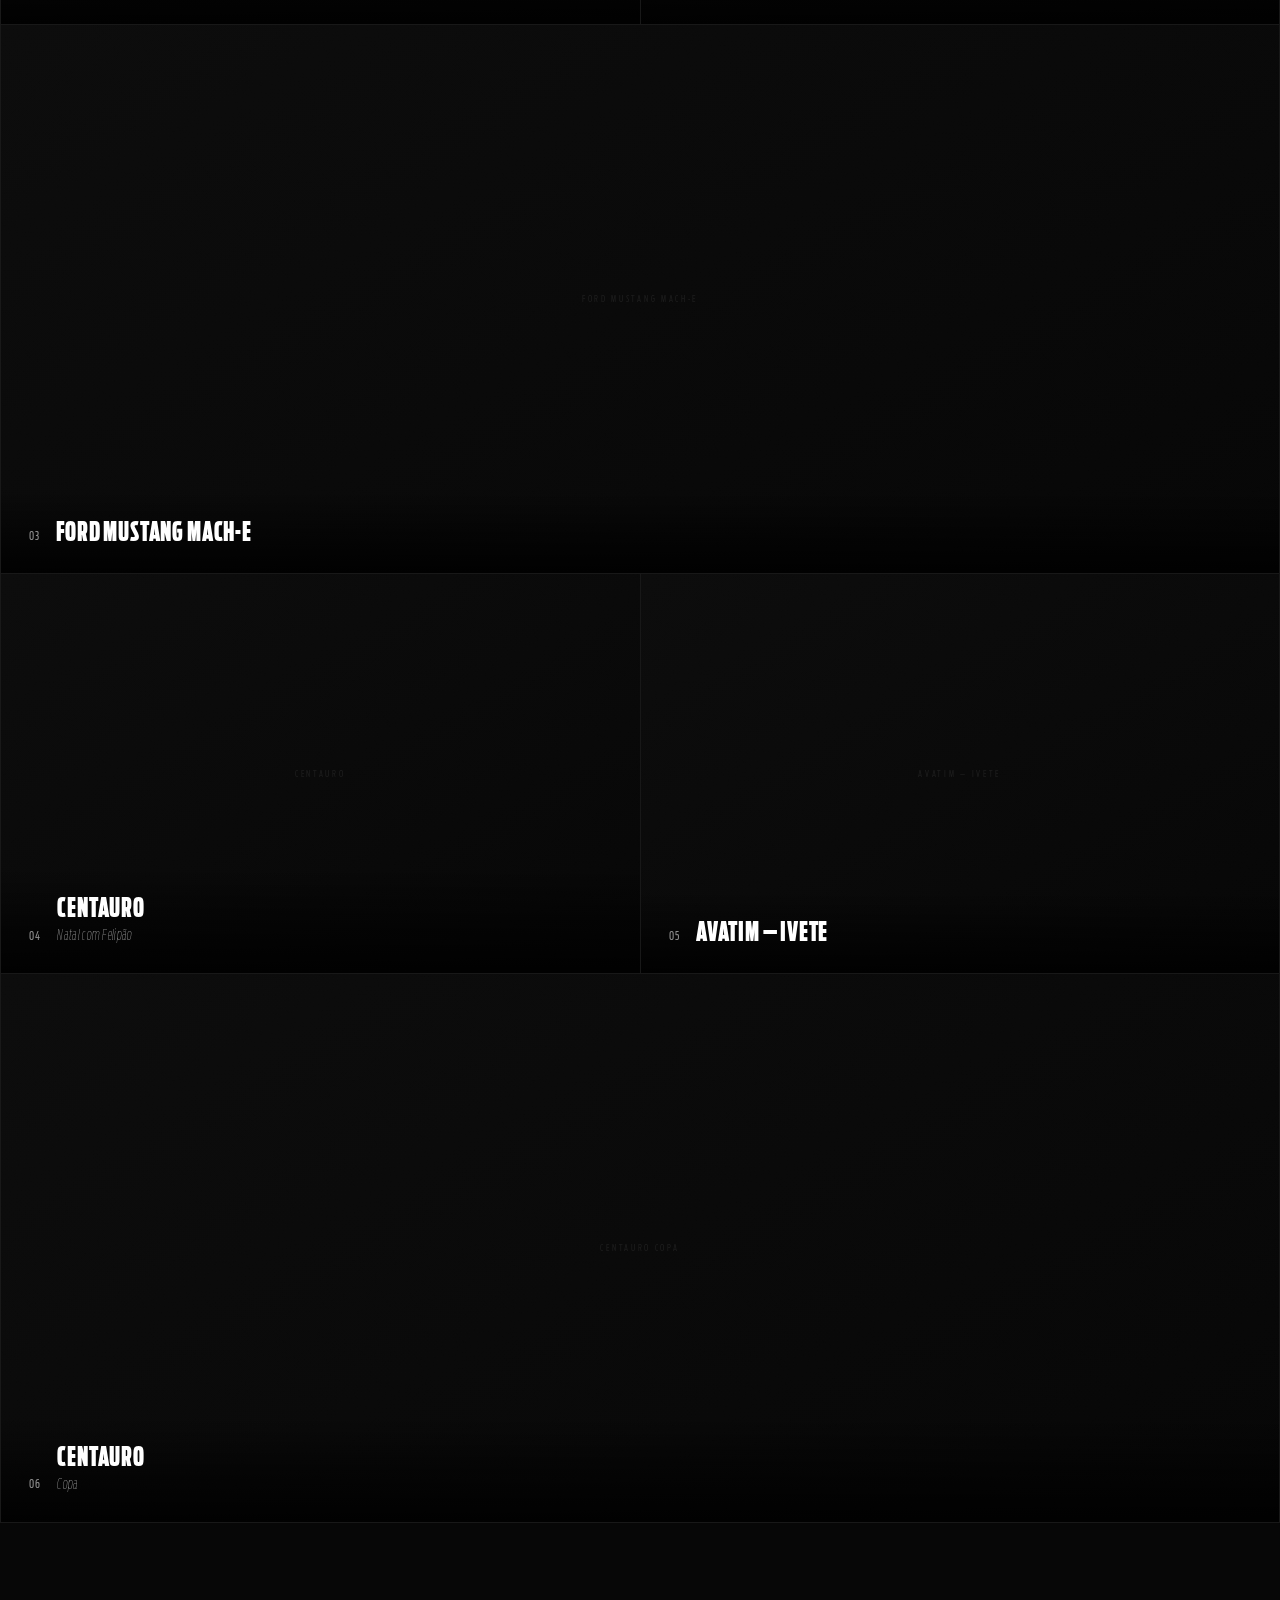
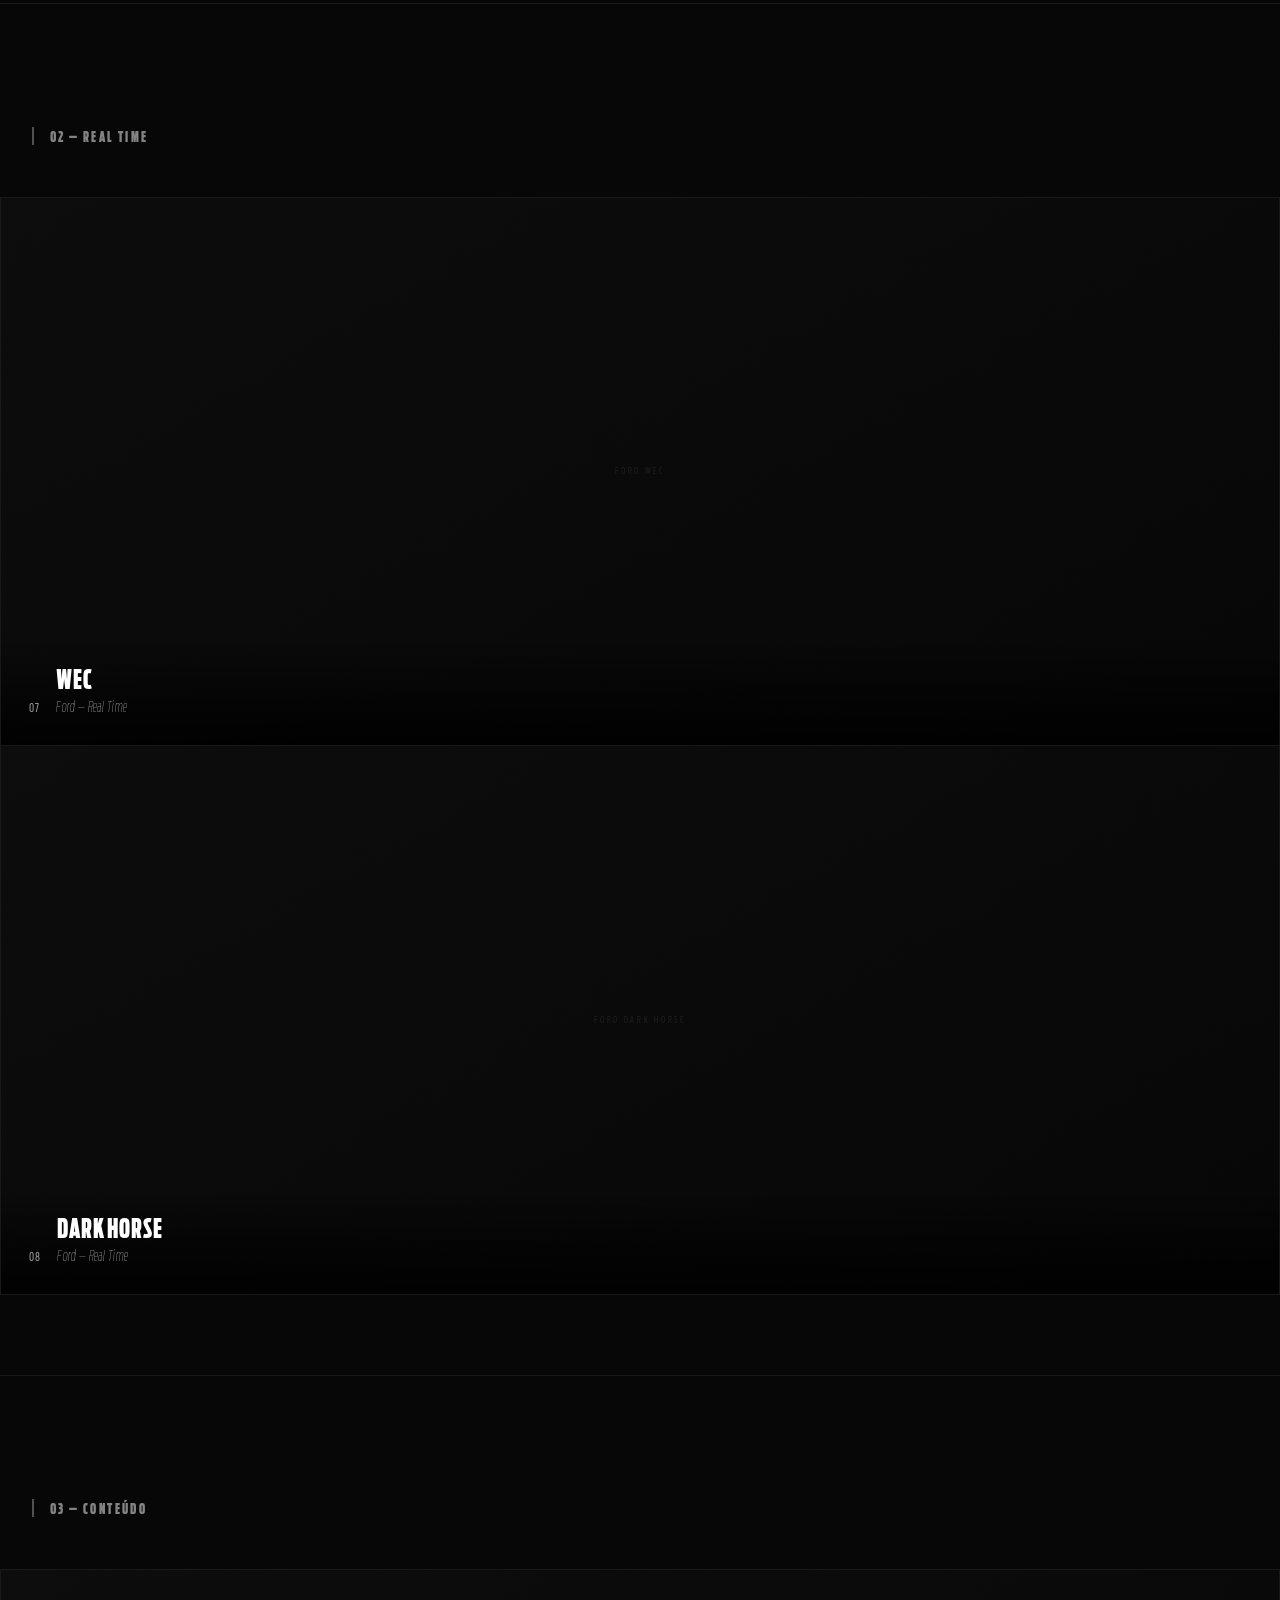
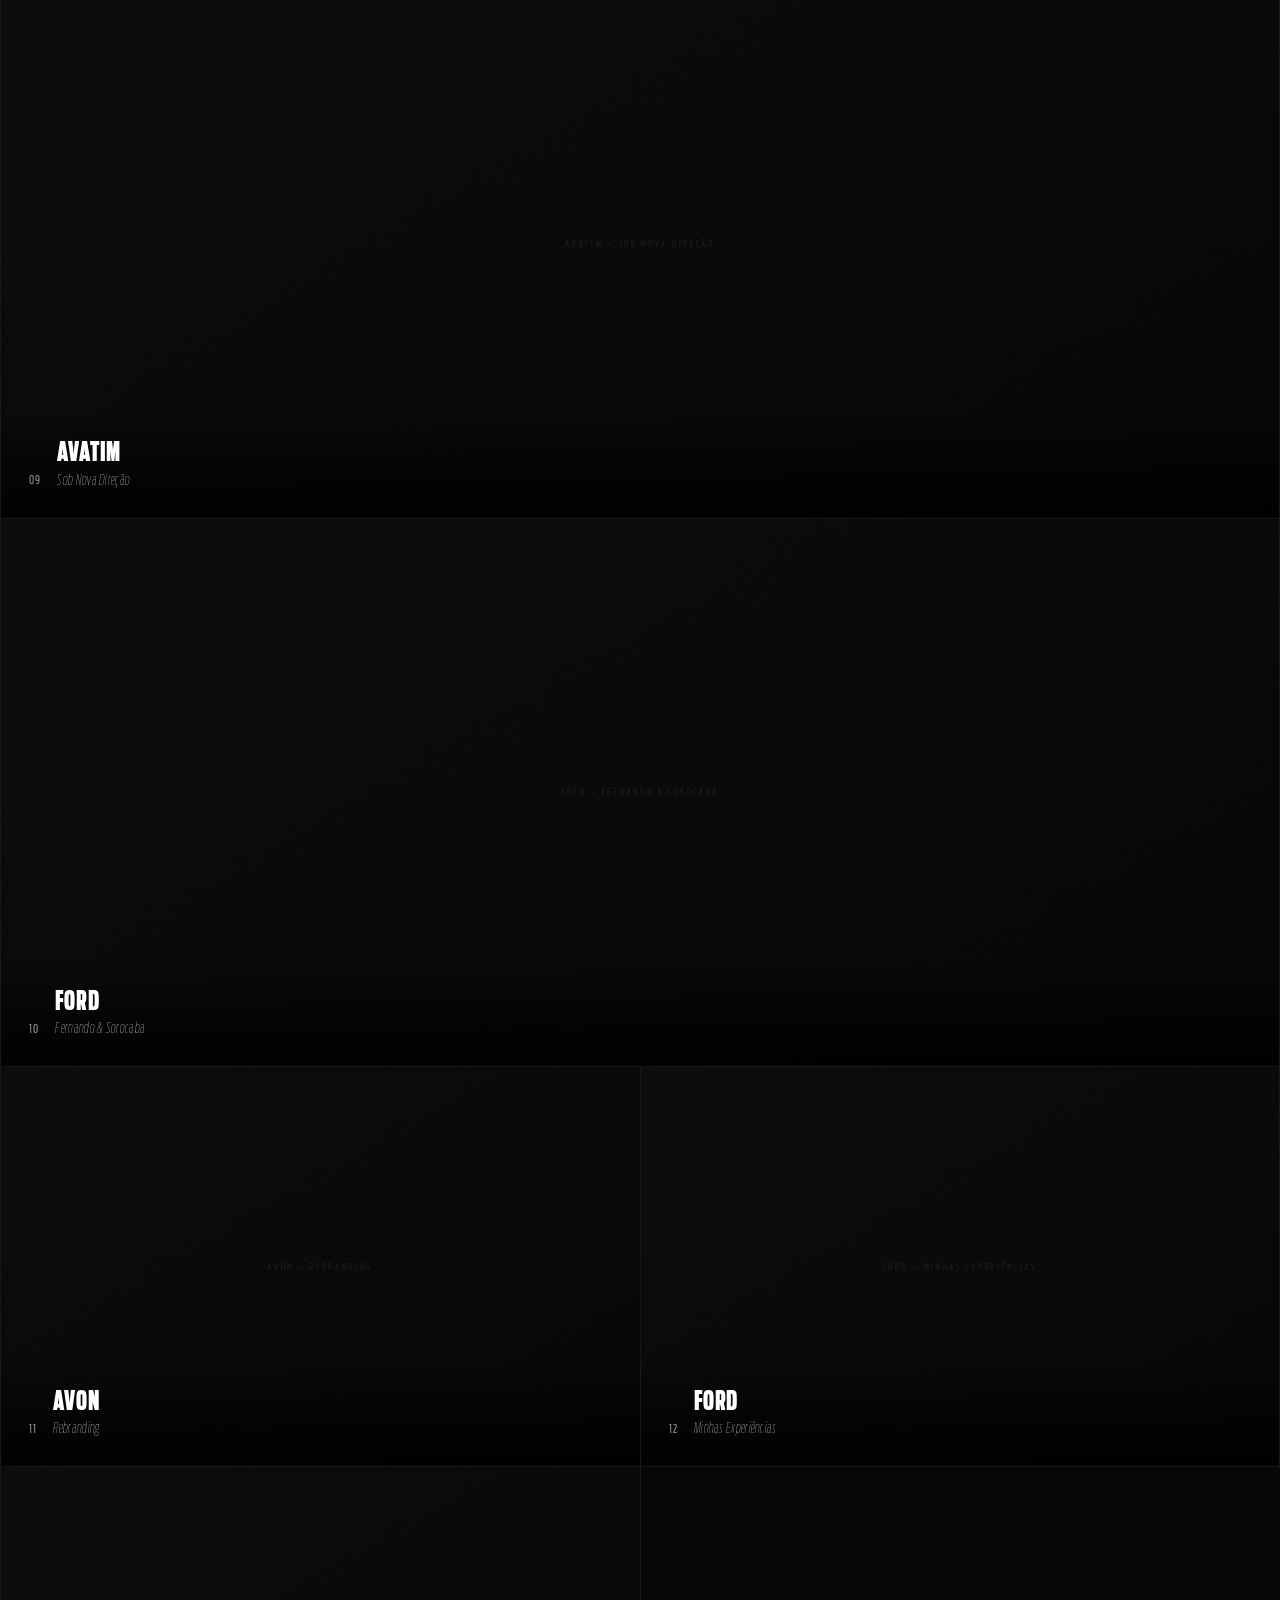
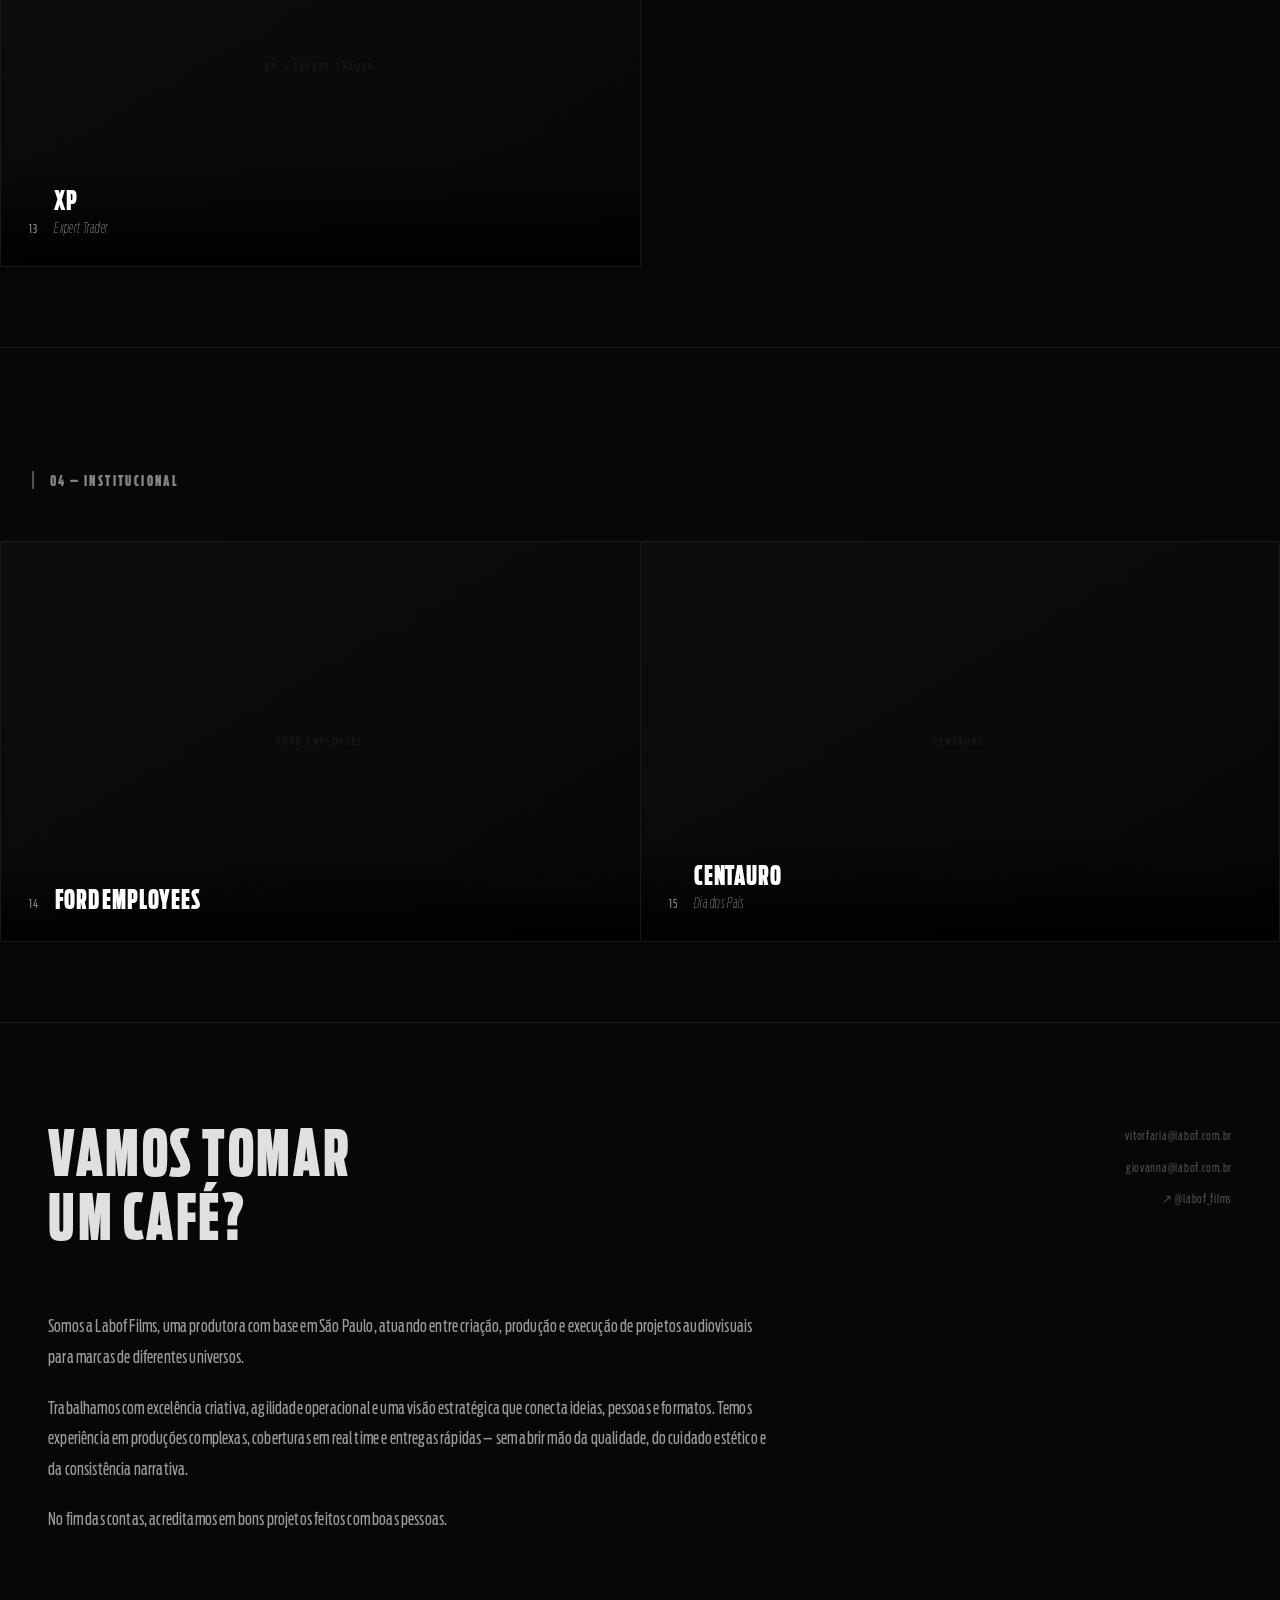
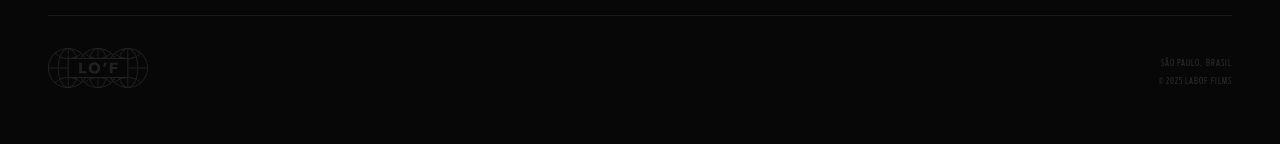
==== commit 63784bdd: "Dark Horse: corrige layout de tall para wide Co-Authored-By: Claude Sonnet 4.6 <noreply@anthropic.co" ====
--- a/index.html
+++ b/index.html
@@ -274,7 +274,7 @@
           </div>
         </article>
 
-        <article class="project project--tall" data-id="ford-darkhorse" data-vimeo="1202701389" data-title="Dark Horse" data-sub="Ford — Real Time">
+        <article class="project project--wide" data-id="ford-darkhorse" data-vimeo="1202701389" data-title="Dark Horse" data-sub="Ford — Real Time">
           <div class="project-thumb">
             <div class="thumb-inner">
               <div class="thumb-placeholder">FORD DARK HORSE</div>
